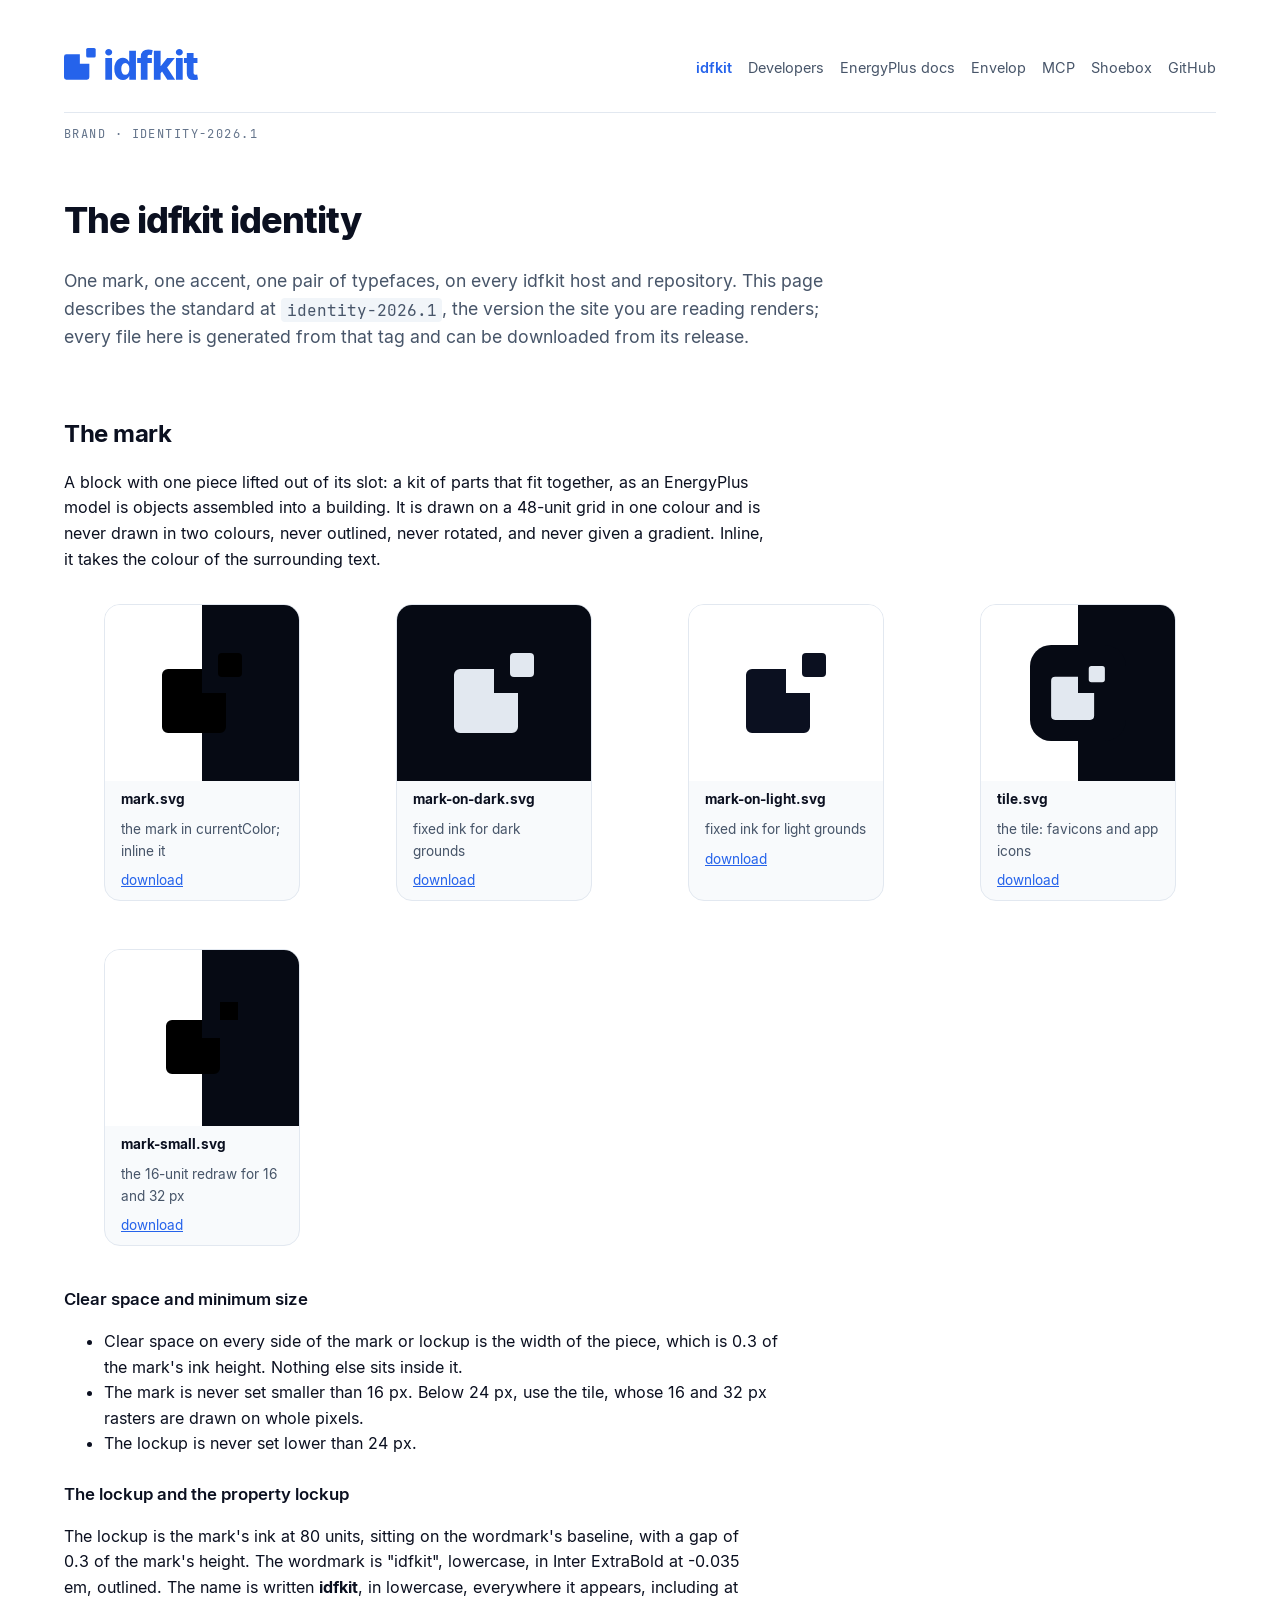
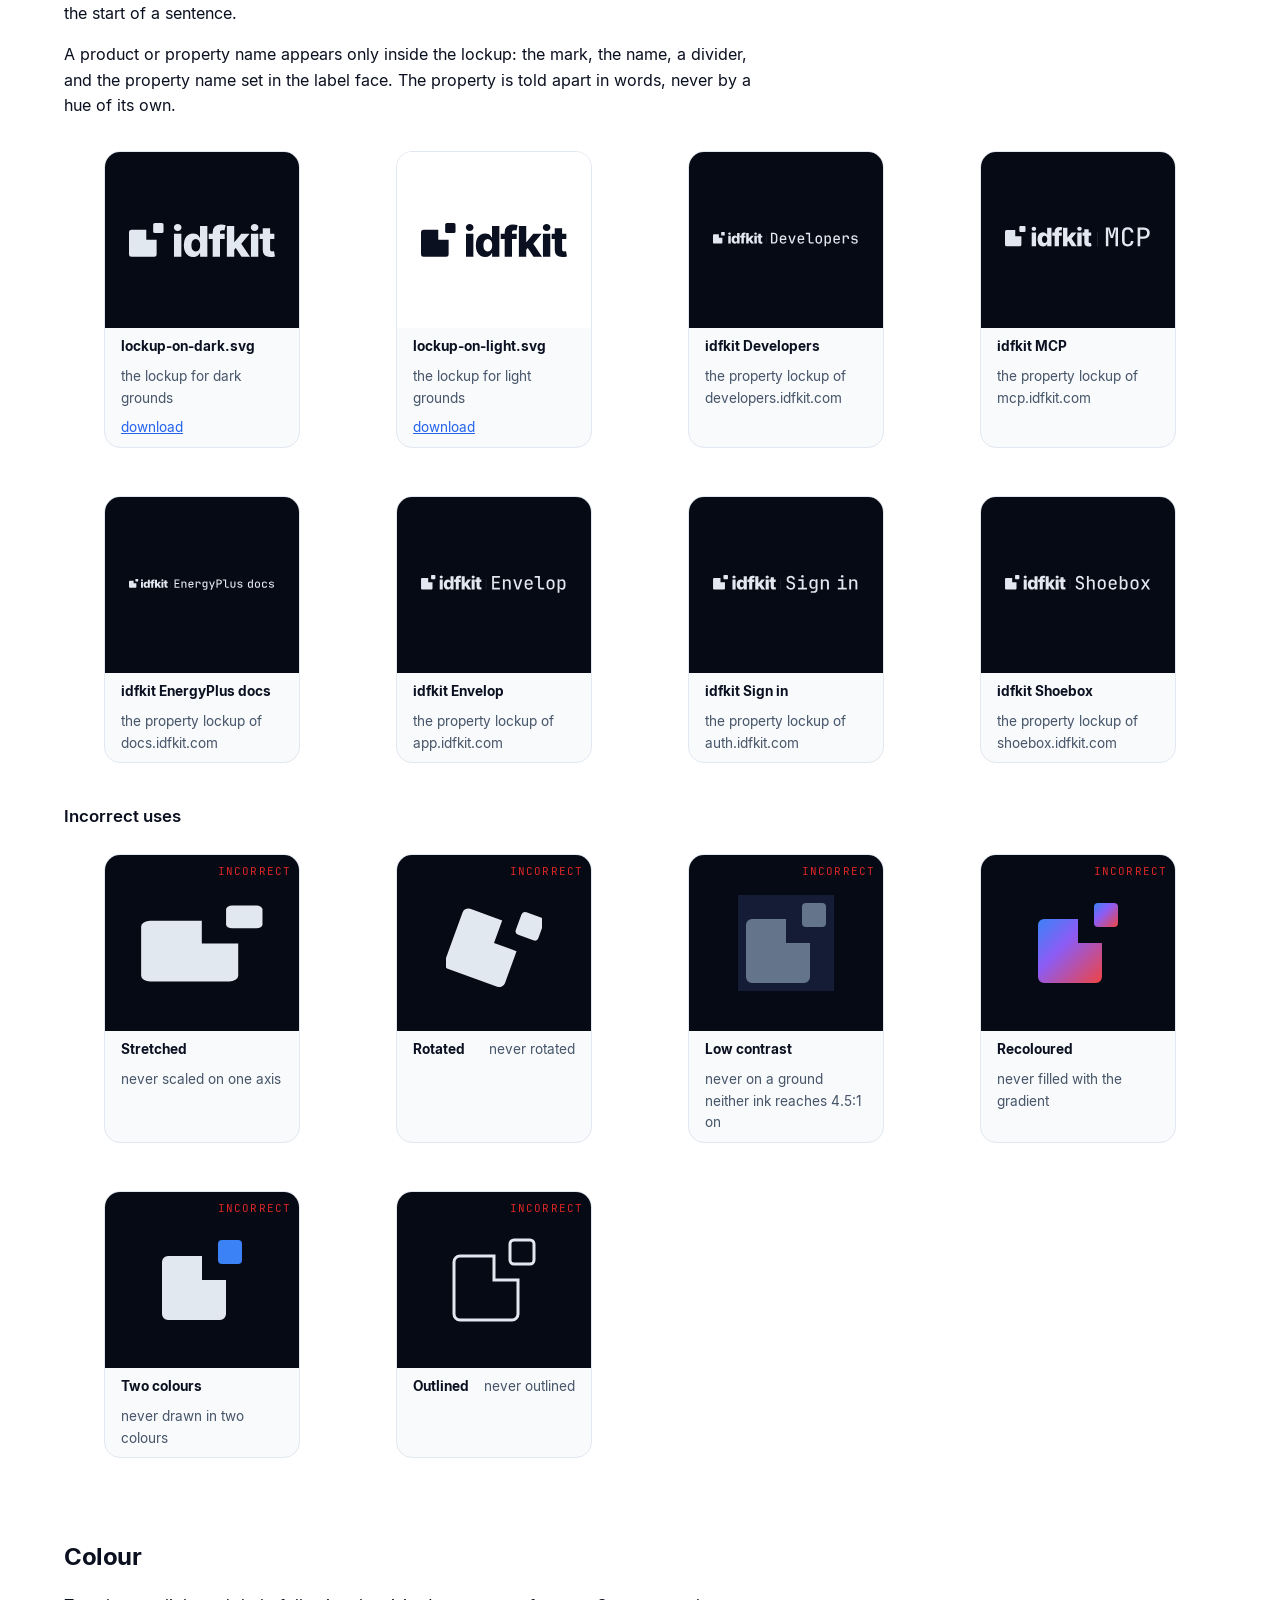
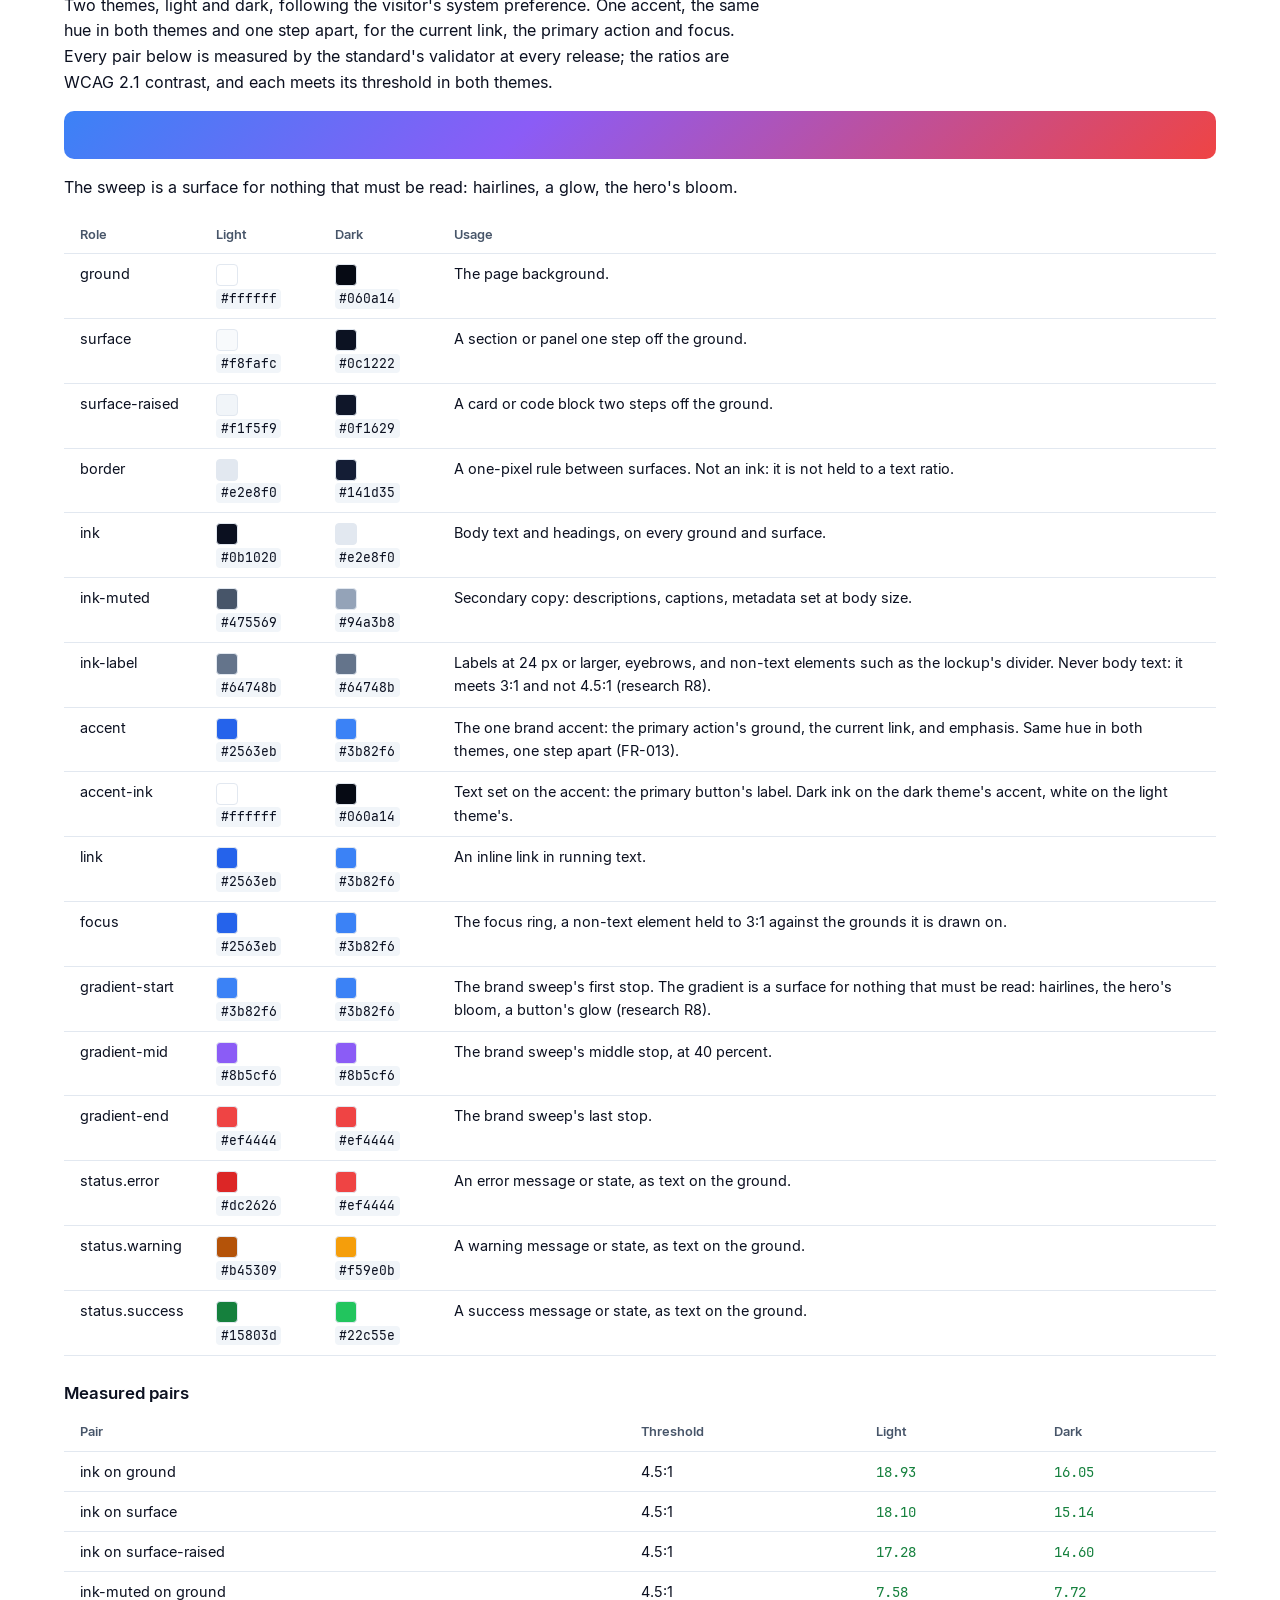
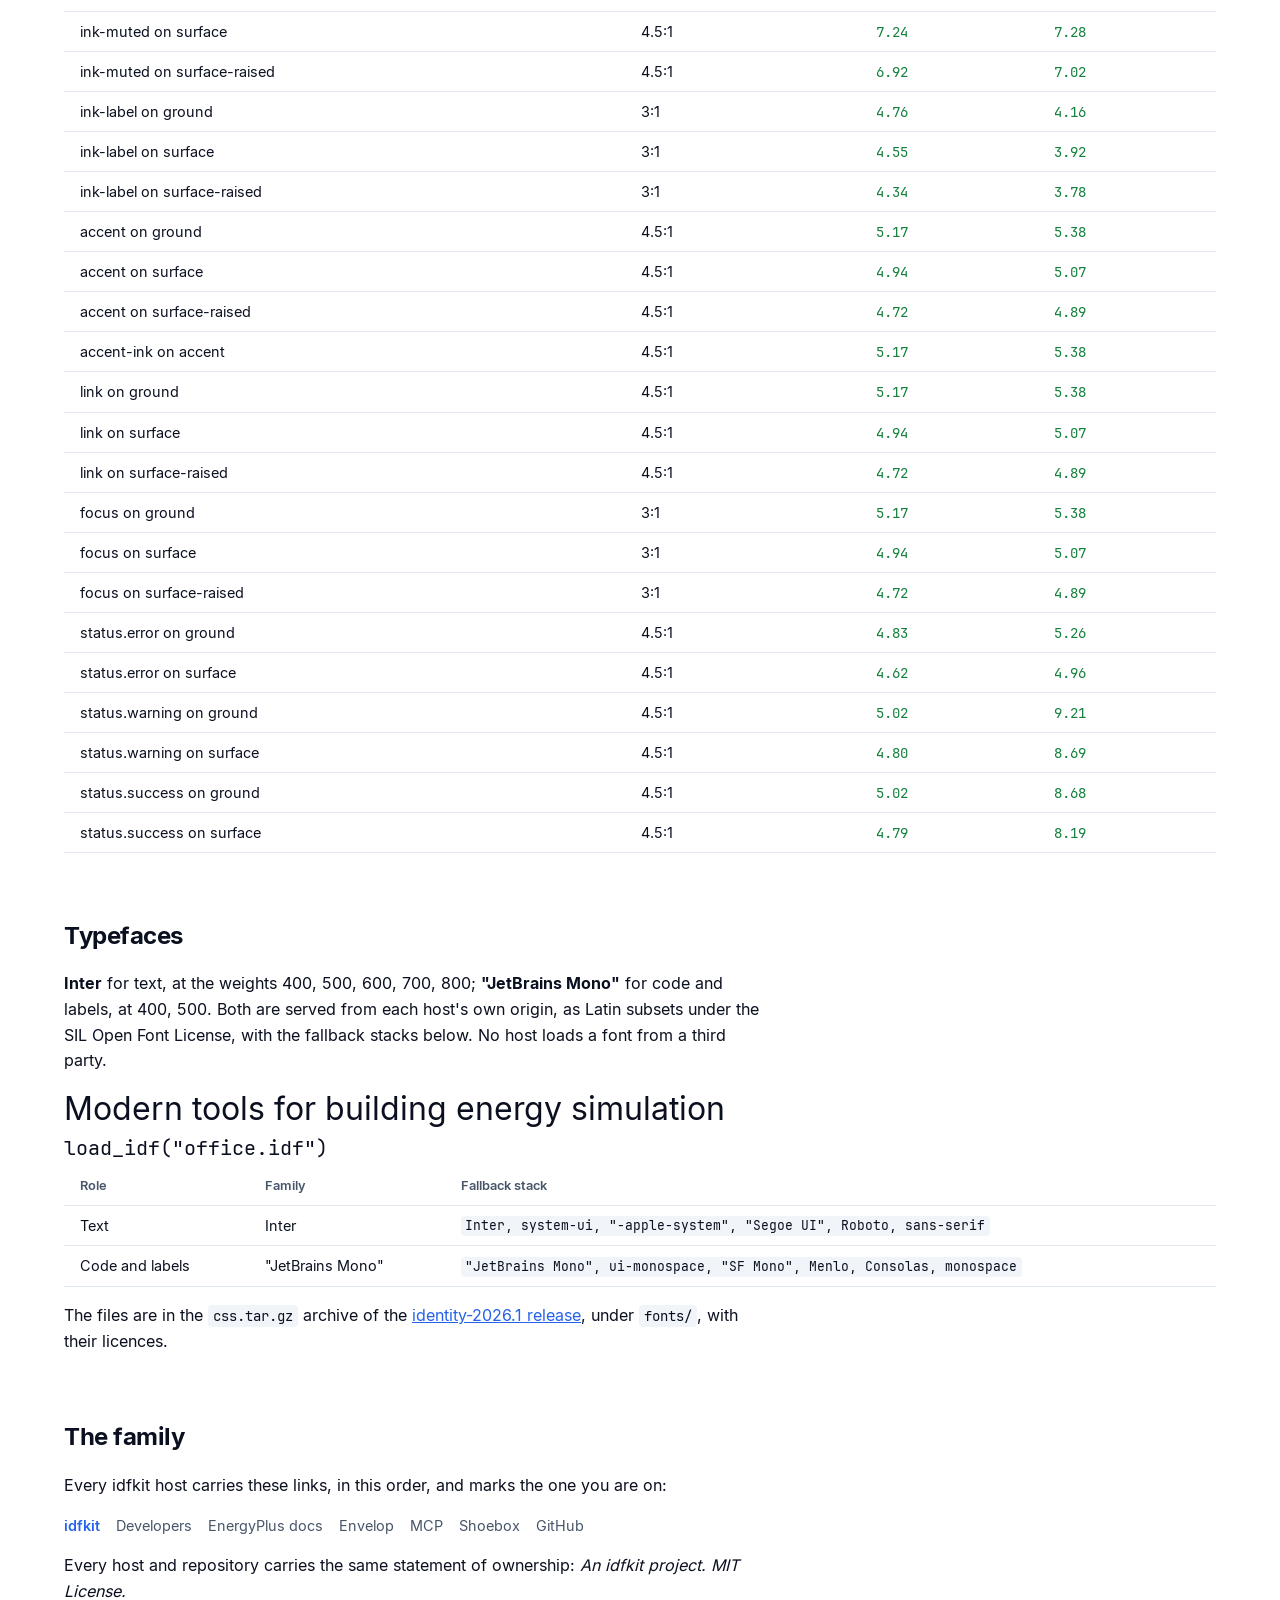
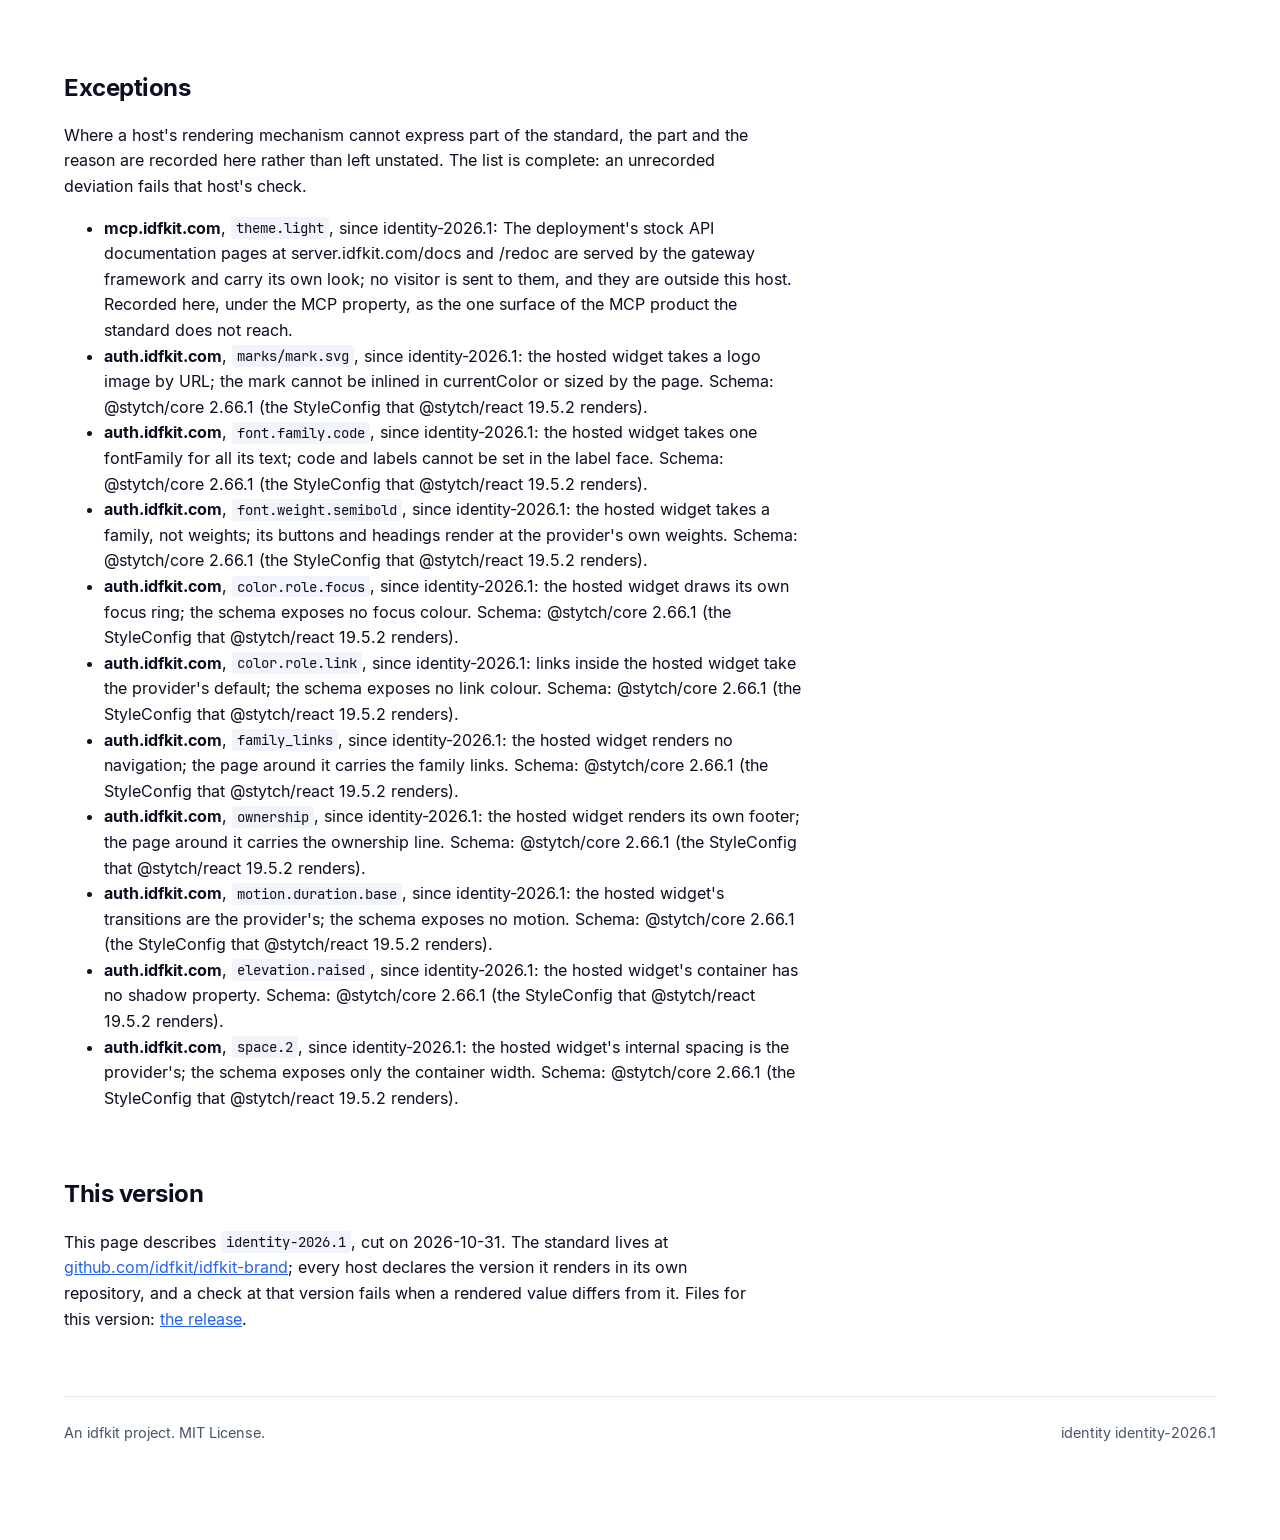
==== brand/index.html @ dd36b599 "Adopt the idfkit visual identity at identity-2026.1 Vendor the css, hero, hosts and brand-page deriv" ====
<!doctype html>
<html lang="en">
<head>
<meta charset="utf-8">
<meta name="viewport" content="width=device-width, initial-scale=1">
<title>idfkit brand</title>
<meta name="description" content="The idfkit visual identity: the mark, its rules, the colours in both themes, the typefaces, and the exceptions, at identity-2026.1.">
<!--
  The brand page (FR-034, research R16). build.py renders it from the standard at the tag; the
  marketing site vendors it unchanged and serves it at /brand/. It expects the css derivation
  beside it at css/ and its own images at brand-page/assets/, which is where the identity-adopt
  skill places them on idfkit.com. Every value here is a token name or a build variable.
-->
<link rel="stylesheet" href="css/tokens.css">
<link rel="stylesheet" href="css/fonts.css">
<link rel="stylesheet" href="css/motion.css">
<link rel="stylesheet" href="css/forced-colors.css">
<!-- idfkit identity identity-2026.1: the favicon set, both theme colours and the social image of https://idfkit.com. Paths are relative to the host's root; the identity-adopt skill rewrites the prefix where a host serves this directory elsewhere. -->
<link rel="icon" href="/brand/hosts/idfkit.com/favicon.svg" type="image/svg+xml">
<link rel="icon" href="/brand/hosts/idfkit.com/favicon.ico" sizes="16x16 32x32 48x48">
<link rel="apple-touch-icon" href="/brand/hosts/idfkit.com/apple-touch-icon.png">
<link rel="manifest" href="/brand/hosts/idfkit.com/manifest.webmanifest">
<meta name="theme-color" media="(prefers-color-scheme: light)" content="#ffffff">
<meta name="theme-color" media="(prefers-color-scheme: dark)" content="#060a14">
<meta property="og:image" content="https://idfkit.com/brand/hosts/idfkit.com/og.png">
<meta property="og:image:width" content="1200">
<meta property="og:image:height" content="630">
<meta name="twitter:card" content="summary_large_image">
<meta name="twitter:image" content="https://idfkit.com/brand/hosts/idfkit.com/og.png">

<style>
  body { margin: 0; background: var(--idfkit-color-ground); color: var(--idfkit-color-ink); font-family: var(--idfkit-font-text); line-height: 1.6; }
  main { max-width: 72rem; margin: 0 auto; padding: var(--idfkit-space-6) var(--idfkit-space-3) var(--idfkit-space-12); }
  header.page { display: flex; align-items: center; justify-content: space-between; gap: var(--idfkit-space-3); flex-wrap: wrap; padding-bottom: var(--idfkit-space-3); border-bottom: 1px solid var(--idfkit-color-border); }
  header.page svg { height: 2rem; width: auto; }
  h1 { font-size: 2.25rem; font-weight: var(--idfkit-font-weight-extrabold); letter-spacing: -0.03em; margin: var(--idfkit-space-6) 0 var(--idfkit-space-1); }
  h2 { font-size: 1.5rem; font-weight: var(--idfkit-font-weight-bold); letter-spacing: -0.02em; margin: var(--idfkit-space-8) 0 var(--idfkit-space-2); }
  h3 { font-size: 1.05rem; font-weight: var(--idfkit-font-weight-semibold); margin: var(--idfkit-space-3) 0 var(--idfkit-space-1); }
  p, li { max-width: 70ch; }
  .lede { color: var(--idfkit-color-ink-muted); font-size: 1.1rem; }
  .eyebrow { font-family: var(--idfkit-font-code); font-size: 0.75rem; letter-spacing: 0.12em; text-transform: uppercase; color: var(--idfkit-color-ink-label); }
  a { color: var(--idfkit-color-link); }
  a:focus-visible { outline: 2px solid var(--idfkit-color-focus); outline-offset: 2px; border-radius: var(--idfkit-radius-sm); }
  code { font-family: var(--idfkit-font-code); font-size: 0.9em; background: var(--idfkit-color-surface-raised); padding: 0.1em 0.35em; border-radius: var(--idfkit-radius-sm); }
  .grid { display: grid; grid-template-columns: repeat(auto-fill, minmax(14rem, 1fr)); gap: var(--idfkit-space-2); }
  .specimen { border: 1px solid var(--idfkit-color-border); border-radius: var(--idfkit-radius-lg); overflow: hidden; background: var(--idfkit-color-surface); }
  .specimen .ground { display: flex; align-items: center; justify-content: center; height: 9rem; padding: var(--idfkit-space-2); }
  .specimen .ground.dark { background: var(--idfkit-color-primitive-navy-950); }
  .specimen .ground.light { background: var(--idfkit-color-primitive-white); }
  .specimen .ground.split { background: linear-gradient(90deg, var(--idfkit-color-primitive-white) 50%, var(--idfkit-color-primitive-navy-950) 50%); }
  .specimen img, .specimen svg { max-height: 6rem; max-width: 90%; }
  .specimen .caption { padding: var(--idfkit-space-1) var(--idfkit-space-2); font-size: 0.85rem; display: flex; justify-content: space-between; gap: var(--idfkit-space-1); flex-wrap: wrap; }
  .specimen .caption span { color: var(--idfkit-color-ink-muted); }
  .no { position: relative; }
  .no .ground::after { content: "incorrect"; position: absolute; top: var(--idfkit-space-1); right: var(--idfkit-space-1); font-family: var(--idfkit-font-code); font-size: 0.7rem; letter-spacing: 0.1em; text-transform: uppercase; color: var(--idfkit-color-status-error); }
  table { border-collapse: collapse; width: 100%; font-size: 0.9rem; }
  th, td { text-align: left; padding: var(--idfkit-space-1) var(--idfkit-space-2); border-bottom: 1px solid var(--idfkit-color-border); vertical-align: top; }
  th { font-weight: var(--idfkit-font-weight-semibold); color: var(--idfkit-color-ink-muted); font-size: 0.8rem; }
  .swatch { display: inline-block; width: 1.25rem; height: 1.25rem; border-radius: var(--idfkit-radius-sm); border: 1px solid var(--idfkit-color-border); vertical-align: middle; margin-right: var(--idfkit-space-1); }
  .type-specimen { font-size: 2rem; line-height: 1.2; margin: var(--idfkit-space-1) 0; }
  .type-specimen.code { font-family: var(--idfkit-font-code); font-size: 1.25rem; }
  .idfkit-family { display: flex; gap: var(--idfkit-space-2); flex-wrap: wrap; font-size: 0.9rem; }
  .idfkit-family a { color: var(--idfkit-color-ink-muted); text-decoration: none; }
  .idfkit-family a[aria-current="page"] { color: var(--idfkit-color-accent); font-weight: var(--idfkit-font-weight-semibold); }
  footer.page { margin-top: var(--idfkit-space-8); padding-top: var(--idfkit-space-3); border-top: 1px solid var(--idfkit-color-border); display: flex; flex-wrap: wrap; gap: var(--idfkit-space-2); justify-content: space-between; color: var(--idfkit-color-ink-muted); font-size: 0.9rem; }
  .gradient { height: 3rem; border-radius: var(--idfkit-radius-md); background: linear-gradient(135deg, var(--idfkit-color-gradient-start) 0%, var(--idfkit-color-gradient-mid) 40%, var(--idfkit-color-gradient-end) 100%); }
  .ratio-pass { color: var(--idfkit-color-status-success); font-family: var(--idfkit-font-code); }
</style>
</head>
<body>
<main>
  <header class="page">
    <a href="/" aria-label="idfkit"><svg class="idfkit-mark" xmlns="http://www.w3.org/2000/svg" viewBox="0 0 338.36 80.78" role="img" aria-label="idfkit"><g transform="translate(-8.00 -8.00) scale(2.0000)"><path fill="currentColor" d="M4 15a3 3 0 0 1 3-3h17v12h12v17a3 3 0 0 1-3 3H7a3 3 0 0 1-3-3Z"/><path fill="currentColor" d="M34 4h8a2 2 0 0 1 2 2v8a2 2 0 0 1-2 2h-8a2 2 0 0 1-2-2V6a2 2 0 0 1 2-2Z"/></g><g transform="translate(104.00 2.61)"><path fill="currentColor" transform="translate(-5.32 77.39)" d="M5.62 0.00V-54.59H22.66V0.00ZM14.11 -60.99Q10.50 -60.99 7.91 -63.38Q5.32 -65.77 5.32 -69.19Q5.32 -72.61 7.91 -75.00Q10.50 -77.39 14.11 -77.39Q17.77 -77.39 20.36 -75.00Q22.95 -72.61 22.95 -69.19Q22.95 -65.77 20.36 -63.38Q17.77 -60.99 14.11 -60.99ZM50.21 0.78Q44.16 0.78 39.18 -2.37Q34.20 -5.52 31.27 -11.74Q28.34 -17.97 28.34 -27.25Q28.34 -36.82 31.39 -43.02Q34.44 -49.22 39.40 -52.25Q44.35 -55.27 50.06 -55.27Q54.41 -55.27 57.49 -53.78Q60.56 -52.29 62.54 -49.98Q64.52 -47.66 65.54 -45.21H65.93V-72.75H82.93V0.00H66.13V-8.84H65.54Q63.93 -5.13 60.20 -2.17Q56.46 0.78 50.21 0.78ZM56.02 -12.50Q60.86 -12.50 63.59 -16.53Q66.32 -20.56 66.32 -27.25Q66.32 -34.03 63.61 -37.99Q60.90 -41.94 56.02 -41.94Q51.09 -41.94 48.48 -37.92Q45.87 -33.89 45.87 -27.25Q45.87 -20.61 48.48 -16.55Q51.09 -12.50 56.02 -12.50ZM123.13 -54.59V-41.94H112.19V0.00H95.25V-41.94H86.07V-54.59H95.25V-57.52Q95.25 -66.89 100.42 -71.53Q105.60 -76.17 113.80 -76.17Q117.41 -76.17 120.59 -75.61Q123.76 -75.05 125.28 -74.61L122.54 -62.16Q121.56 -62.40 120.25 -62.62Q118.93 -62.84 117.61 -62.84Q114.58 -62.84 113.39 -61.45Q112.19 -60.06 112.19 -57.67V-54.59ZM128.17 0.00V-72.75H145.21V-34.86H145.99L161.62 -54.59H181.00L161.52 -30.76L181.79 0.00H162.11L148.83 -20.85L145.21 -16.55V0.00ZM183.95 0.00V-54.59H200.99V0.00ZM192.45 -60.99Q188.83 -60.99 186.24 -63.38Q183.66 -65.77 183.66 -69.19Q183.66 -72.61 186.24 -75.00Q188.83 -77.39 192.45 -77.39Q196.11 -77.39 198.70 -75.00Q201.28 -72.61 201.28 -69.19Q201.28 -65.77 198.70 -63.38Q196.11 -60.99 192.45 -60.99ZM238.21 -54.59V-41.94H228.40V-16.70Q228.40 -12.45 232.74 -12.45Q233.62 -12.45 235.21 -12.67Q236.80 -12.89 237.48 -13.04L239.68 -0.63Q236.80 0.20 234.11 0.49Q231.43 0.78 229.03 0.78Q220.34 0.78 215.85 -3.30Q211.36 -7.37 211.36 -15.19V-41.94H204.13V-54.59H211.36V-67.58H228.40V-54.59Z"/></g></svg></a>
    <nav aria-label="idfkit" class="idfkit-family">
    <a href="https://idfkit.com" aria-current="page">idfkit</a>
    <a href="https://developers.idfkit.com">Developers</a>
    <a href="https://docs.idfkit.com">EnergyPlus docs</a>
    <a href="https://app.idfkit.com">Envelop</a>
    <a href="https://mcp.idfkit.com">MCP</a>
    <a href="https://shoebox.idfkit.com">Shoebox</a>
    <a href="https://github.com/idfkit">GitHub</a>
  </nav>
  </header>

  <p class="eyebrow">Brand · identity-2026.1</p>
  <h1>The idfkit identity</h1>
  <p class="lede">One mark, one accent, one pair of typefaces, on every idfkit host and repository. This page describes the standard at <code>identity-2026.1</code>, the version the site you are reading renders; every file here is generated from that tag and can be downloaded from its release.</p>

  <h2 id="mark">The mark</h2>
  <p>A block with one piece lifted out of its slot: a kit of parts that fit together, as an EnergyPlus model is objects assembled into a building. It is drawn on a 48-unit grid in one colour and is never drawn in two colours, never outlined, never rotated, and never given a gradient. Inline, it takes the colour of the surrounding text.</p>
  <div class="grid">
    <figure class="specimen"><div class="ground split"><img src="brand-page/assets/mark.svg" alt="mark.svg"></div><figcaption class="caption"><strong>mark.svg</strong><span>the mark in currentColor; inline it</span><a href="brand-page/assets/mark.svg" download>download</a></figcaption></figure>
    <figure class="specimen"><div class="ground dark"><img src="brand-page/assets/mark-on-dark.svg" alt="mark-on-dark.svg"></div><figcaption class="caption"><strong>mark-on-dark.svg</strong><span>fixed ink for dark grounds</span><a href="https://github.com/idfkit/idfkit-brand/releases/download/identity-2026.1/mark-on-dark.svg" download>download</a></figcaption></figure>
    <figure class="specimen"><div class="ground light"><img src="brand-page/assets/mark-on-light.svg" alt="mark-on-light.svg"></div><figcaption class="caption"><strong>mark-on-light.svg</strong><span>fixed ink for light grounds</span><a href="https://github.com/idfkit/idfkit-brand/releases/download/identity-2026.1/mark-on-light.svg" download>download</a></figcaption></figure>
    <figure class="specimen"><div class="ground split"><img src="brand-page/assets/tile.svg" alt="tile.svg"></div><figcaption class="caption"><strong>tile.svg</strong><span>the tile: favicons and app icons</span><a href="https://github.com/idfkit/idfkit-brand/releases/download/identity-2026.1/tile.svg" download>download</a></figcaption></figure>
    <figure class="specimen"><div class="ground split"><img src="brand-page/assets/mark-small.svg" alt="mark-small.svg"></div><figcaption class="caption"><strong>mark-small.svg</strong><span>the 16-unit redraw for 16 and 32 px</span><a href="brand-page/assets/mark-small.svg" download>download</a></figcaption></figure>
  </div>

  <h3>Clear space and minimum size</h3>
  <ul>
    <li>Clear space on every side of the mark or lockup is the width of the piece, which is 0.3 of the mark's ink height. Nothing else sits inside it.</li>
    <li>The mark is never set smaller than 16 px. Below 24 px, use the tile, whose 16 and 32 px rasters are drawn on whole pixels.</li>
    <li>The lockup is never set lower than 24 px.</li>
  </ul>

  <h3>The lockup and the property lockup</h3>
  <p>The lockup is the mark's ink at 80 units, sitting on the wordmark's baseline, with a gap of 0.3 of the mark's height. The wordmark is "idfkit", lowercase, in Inter ExtraBold at -0.035 em, outlined. The name is written <strong>idfkit</strong>, in lowercase, everywhere it appears, including at the start of a sentence.</p>
  <p>A product or property name appears only inside the lockup: the mark, the name, a divider, and the property name set in the label face. The property is told apart in words, never by a hue of its own.</p>
  <div class="grid">
    <figure class="specimen"><div class="ground dark"><img src="brand-page/assets/lockup-on-dark.svg" alt="lockup-on-dark.svg"></div><figcaption class="caption"><strong>lockup-on-dark.svg</strong><span>the lockup for dark grounds</span><a href="https://github.com/idfkit/idfkit-brand/releases/download/identity-2026.1/lockup-on-dark.svg" download>download</a></figcaption></figure>
    <figure class="specimen"><div class="ground light"><img src="brand-page/assets/lockup-on-light.svg" alt="lockup-on-light.svg"></div><figcaption class="caption"><strong>lockup-on-light.svg</strong><span>the lockup for light grounds</span><a href="https://github.com/idfkit/idfkit-brand/releases/download/identity-2026.1/lockup-on-light.svg" download>download</a></figcaption></figure>
    <figure class="specimen"><div class="ground dark"><img src="brand-page/assets/lockup-developers.svg" alt="idfkit Developers"></div><figcaption class="caption"><strong>idfkit Developers</strong><span>the property lockup of developers.idfkit.com</span></figcaption></figure>
    <figure class="specimen"><div class="ground dark"><img src="brand-page/assets/lockup-mcp.svg" alt="idfkit MCP"></div><figcaption class="caption"><strong>idfkit MCP</strong><span>the property lockup of mcp.idfkit.com</span></figcaption></figure>
    <figure class="specimen"><div class="ground dark"><img src="brand-page/assets/lockup-docs.svg" alt="idfkit EnergyPlus docs"></div><figcaption class="caption"><strong>idfkit EnergyPlus docs</strong><span>the property lockup of docs.idfkit.com</span></figcaption></figure>
    <figure class="specimen"><div class="ground dark"><img src="brand-page/assets/lockup-app.svg" alt="idfkit Envelop"></div><figcaption class="caption"><strong>idfkit Envelop</strong><span>the property lockup of app.idfkit.com</span></figcaption></figure>
    <figure class="specimen"><div class="ground dark"><img src="brand-page/assets/lockup-auth.svg" alt="idfkit Sign in"></div><figcaption class="caption"><strong>idfkit Sign in</strong><span>the property lockup of auth.idfkit.com</span></figcaption></figure>
    <figure class="specimen"><div class="ground dark"><img src="brand-page/assets/lockup-shoebox.svg" alt="idfkit Shoebox"></div><figcaption class="caption"><strong>idfkit Shoebox</strong><span>the property lockup of shoebox.idfkit.com</span></figcaption></figure>
  </div>

  <h3>Incorrect uses</h3>
  <div class="grid">
    <figure class="specimen no"><div class="ground dark"><img src="brand-page/assets/incorrect-stretched.svg" alt="Stretched"></div><figcaption class="caption"><strong>Stretched</strong><span>never scaled on one axis</span></figcaption></figure>
    <figure class="specimen no"><div class="ground dark"><img src="brand-page/assets/incorrect-rotated.svg" alt="Rotated"></div><figcaption class="caption"><strong>Rotated</strong><span>never rotated</span></figcaption></figure>
    <figure class="specimen no"><div class="ground dark"><img src="brand-page/assets/incorrect-low-contrast.svg" alt="Low contrast"></div><figcaption class="caption"><strong>Low contrast</strong><span>never on a ground neither ink reaches 4.5:1 on</span></figcaption></figure>
    <figure class="specimen no"><div class="ground dark"><img src="brand-page/assets/incorrect-gradient.svg" alt="Recoloured"></div><figcaption class="caption"><strong>Recoloured</strong><span>never filled with the gradient</span></figcaption></figure>
    <figure class="specimen no"><div class="ground dark"><img src="brand-page/assets/incorrect-two-tone.svg" alt="Two colours"></div><figcaption class="caption"><strong>Two colours</strong><span>never drawn in two colours</span></figcaption></figure>
    <figure class="specimen no"><div class="ground dark"><img src="brand-page/assets/incorrect-outlined.svg" alt="Outlined"></div><figcaption class="caption"><strong>Outlined</strong><span>never outlined</span></figcaption></figure>
  </div>

  <h2 id="colour">Colour</h2>
  <p>Two themes, light and dark, following the visitor's system preference. One accent, the same hue in both themes and one step apart, for the current link, the primary action and focus. Every pair below is measured by the standard's validator at every release; the ratios are WCAG 2.1 contrast, and each meets its threshold in both themes.</p>
  <div class="gradient" role="img" aria-label="The brand sweep, blue to violet to red"></div>
  <p>The sweep is a surface for nothing that must be read: hairlines, a glow, the hero's bloom.</p>
  <table>
    <thead><tr><th>Role</th><th>Light</th><th>Dark</th><th>Usage</th></tr></thead>
    <tbody>
      <tr><td>ground</td><td><span class="swatch" style="background:#ffffff"></span><code>#ffffff</code></td><td><span class="swatch" style="background:#060a14"></span><code>#060a14</code></td><td>The page background.</td></tr>
      <tr><td>surface</td><td><span class="swatch" style="background:#f8fafc"></span><code>#f8fafc</code></td><td><span class="swatch" style="background:#0c1222"></span><code>#0c1222</code></td><td>A section or panel one step off the ground.</td></tr>
      <tr><td>surface-raised</td><td><span class="swatch" style="background:#f1f5f9"></span><code>#f1f5f9</code></td><td><span class="swatch" style="background:#0f1629"></span><code>#0f1629</code></td><td>A card or code block two steps off the ground.</td></tr>
      <tr><td>border</td><td><span class="swatch" style="background:#e2e8f0"></span><code>#e2e8f0</code></td><td><span class="swatch" style="background:#141d35"></span><code>#141d35</code></td><td>A one-pixel rule between surfaces. Not an ink: it is not held to a text ratio.</td></tr>
      <tr><td>ink</td><td><span class="swatch" style="background:#0b1020"></span><code>#0b1020</code></td><td><span class="swatch" style="background:#e2e8f0"></span><code>#e2e8f0</code></td><td>Body text and headings, on every ground and surface.</td></tr>
      <tr><td>ink-muted</td><td><span class="swatch" style="background:#475569"></span><code>#475569</code></td><td><span class="swatch" style="background:#94a3b8"></span><code>#94a3b8</code></td><td>Secondary copy: descriptions, captions, metadata set at body size.</td></tr>
      <tr><td>ink-label</td><td><span class="swatch" style="background:#64748b"></span><code>#64748b</code></td><td><span class="swatch" style="background:#64748b"></span><code>#64748b</code></td><td>Labels at 24 px or larger, eyebrows, and non-text elements such as the lockup&#x27;s divider. Never body text: it meets 3:1 and not 4.5:1 (research R8).</td></tr>
      <tr><td>accent</td><td><span class="swatch" style="background:#2563eb"></span><code>#2563eb</code></td><td><span class="swatch" style="background:#3b82f6"></span><code>#3b82f6</code></td><td>The one brand accent: the primary action&#x27;s ground, the current link, and emphasis. Same hue in both themes, one step apart (FR-013).</td></tr>
      <tr><td>accent-ink</td><td><span class="swatch" style="background:#ffffff"></span><code>#ffffff</code></td><td><span class="swatch" style="background:#060a14"></span><code>#060a14</code></td><td>Text set on the accent: the primary button&#x27;s label. Dark ink on the dark theme&#x27;s accent, white on the light theme&#x27;s.</td></tr>
      <tr><td>link</td><td><span class="swatch" style="background:#2563eb"></span><code>#2563eb</code></td><td><span class="swatch" style="background:#3b82f6"></span><code>#3b82f6</code></td><td>An inline link in running text.</td></tr>
      <tr><td>focus</td><td><span class="swatch" style="background:#2563eb"></span><code>#2563eb</code></td><td><span class="swatch" style="background:#3b82f6"></span><code>#3b82f6</code></td><td>The focus ring, a non-text element held to 3:1 against the grounds it is drawn on.</td></tr>
      <tr><td>gradient-start</td><td><span class="swatch" style="background:#3b82f6"></span><code>#3b82f6</code></td><td><span class="swatch" style="background:#3b82f6"></span><code>#3b82f6</code></td><td>The brand sweep&#x27;s first stop. The gradient is a surface for nothing that must be read: hairlines, the hero&#x27;s bloom, a button&#x27;s glow (research R8).</td></tr>
      <tr><td>gradient-mid</td><td><span class="swatch" style="background:#8b5cf6"></span><code>#8b5cf6</code></td><td><span class="swatch" style="background:#8b5cf6"></span><code>#8b5cf6</code></td><td>The brand sweep&#x27;s middle stop, at 40 percent.</td></tr>
      <tr><td>gradient-end</td><td><span class="swatch" style="background:#ef4444"></span><code>#ef4444</code></td><td><span class="swatch" style="background:#ef4444"></span><code>#ef4444</code></td><td>The brand sweep&#x27;s last stop.</td></tr>
      <tr><td>status.error</td><td><span class="swatch" style="background:#dc2626"></span><code>#dc2626</code></td><td><span class="swatch" style="background:#ef4444"></span><code>#ef4444</code></td><td>An error message or state, as text on the ground.</td></tr>
      <tr><td>status.warning</td><td><span class="swatch" style="background:#b45309"></span><code>#b45309</code></td><td><span class="swatch" style="background:#f59e0b"></span><code>#f59e0b</code></td><td>A warning message or state, as text on the ground.</td></tr>
      <tr><td>status.success</td><td><span class="swatch" style="background:#15803d"></span><code>#15803d</code></td><td><span class="swatch" style="background:#22c55e"></span><code>#22c55e</code></td><td>A success message or state, as text on the ground.</td></tr>
    </tbody>
  </table>
  <h3>Measured pairs</h3>
  <table>
    <thead><tr><th>Pair</th><th>Threshold</th><th>Light</th><th>Dark</th></tr></thead>
    <tbody>
      <tr><td>ink on ground</td><td>4.5:1</td><td><span class="ratio-pass">18.93</span></td><td><span class="ratio-pass">16.05</span></td></tr>
      <tr><td>ink on surface</td><td>4.5:1</td><td><span class="ratio-pass">18.10</span></td><td><span class="ratio-pass">15.14</span></td></tr>
      <tr><td>ink on surface-raised</td><td>4.5:1</td><td><span class="ratio-pass">17.28</span></td><td><span class="ratio-pass">14.60</span></td></tr>
      <tr><td>ink-muted on ground</td><td>4.5:1</td><td><span class="ratio-pass">7.58</span></td><td><span class="ratio-pass">7.72</span></td></tr>
      <tr><td>ink-muted on surface</td><td>4.5:1</td><td><span class="ratio-pass">7.24</span></td><td><span class="ratio-pass">7.28</span></td></tr>
      <tr><td>ink-muted on surface-raised</td><td>4.5:1</td><td><span class="ratio-pass">6.92</span></td><td><span class="ratio-pass">7.02</span></td></tr>
      <tr><td>ink-label on ground</td><td>3:1</td><td><span class="ratio-pass">4.76</span></td><td><span class="ratio-pass">4.16</span></td></tr>
      <tr><td>ink-label on surface</td><td>3:1</td><td><span class="ratio-pass">4.55</span></td><td><span class="ratio-pass">3.92</span></td></tr>
      <tr><td>ink-label on surface-raised</td><td>3:1</td><td><span class="ratio-pass">4.34</span></td><td><span class="ratio-pass">3.78</span></td></tr>
      <tr><td>accent on ground</td><td>4.5:1</td><td><span class="ratio-pass">5.17</span></td><td><span class="ratio-pass">5.38</span></td></tr>
      <tr><td>accent on surface</td><td>4.5:1</td><td><span class="ratio-pass">4.94</span></td><td><span class="ratio-pass">5.07</span></td></tr>
      <tr><td>accent on surface-raised</td><td>4.5:1</td><td><span class="ratio-pass">4.72</span></td><td><span class="ratio-pass">4.89</span></td></tr>
      <tr><td>accent-ink on accent</td><td>4.5:1</td><td><span class="ratio-pass">5.17</span></td><td><span class="ratio-pass">5.38</span></td></tr>
      <tr><td>link on ground</td><td>4.5:1</td><td><span class="ratio-pass">5.17</span></td><td><span class="ratio-pass">5.38</span></td></tr>
      <tr><td>link on surface</td><td>4.5:1</td><td><span class="ratio-pass">4.94</span></td><td><span class="ratio-pass">5.07</span></td></tr>
      <tr><td>link on surface-raised</td><td>4.5:1</td><td><span class="ratio-pass">4.72</span></td><td><span class="ratio-pass">4.89</span></td></tr>
      <tr><td>focus on ground</td><td>3:1</td><td><span class="ratio-pass">5.17</span></td><td><span class="ratio-pass">5.38</span></td></tr>
      <tr><td>focus on surface</td><td>3:1</td><td><span class="ratio-pass">4.94</span></td><td><span class="ratio-pass">5.07</span></td></tr>
      <tr><td>focus on surface-raised</td><td>3:1</td><td><span class="ratio-pass">4.72</span></td><td><span class="ratio-pass">4.89</span></td></tr>
      <tr><td>status.error on ground</td><td>4.5:1</td><td><span class="ratio-pass">4.83</span></td><td><span class="ratio-pass">5.26</span></td></tr>
      <tr><td>status.error on surface</td><td>4.5:1</td><td><span class="ratio-pass">4.62</span></td><td><span class="ratio-pass">4.96</span></td></tr>
      <tr><td>status.warning on ground</td><td>4.5:1</td><td><span class="ratio-pass">5.02</span></td><td><span class="ratio-pass">9.21</span></td></tr>
      <tr><td>status.warning on surface</td><td>4.5:1</td><td><span class="ratio-pass">4.80</span></td><td><span class="ratio-pass">8.69</span></td></tr>
      <tr><td>status.success on ground</td><td>4.5:1</td><td><span class="ratio-pass">5.02</span></td><td><span class="ratio-pass">8.68</span></td></tr>
      <tr><td>status.success on surface</td><td>4.5:1</td><td><span class="ratio-pass">4.79</span></td><td><span class="ratio-pass">8.19</span></td></tr>
    </tbody>
  </table>

  <h2 id="type">Typefaces</h2>
  <p><strong>Inter</strong> for text, at the weights 400, 500, 600, 700, 800; <strong>"JetBrains Mono"</strong> for code and labels, at 400, 500. Both are served from each host's own origin, as Latin subsets under the SIL Open Font License, with the fallback stacks below. No host loads a font from a third party.</p>
  <p class="type-specimen">Modern tools for building energy simulation</p>
  <p class="type-specimen code">load_idf("office.idf")</p>
  <table>
    <thead><tr><th>Role</th><th>Family</th><th>Fallback stack</th></tr></thead>
    <tbody>
      <tr><td>Text</td><td>Inter</td><td><code>Inter, system-ui, "-apple-system", "Segoe UI", Roboto, sans-serif</code></td></tr>
      <tr><td>Code and labels</td><td>"JetBrains Mono"</td><td><code>"JetBrains Mono", ui-monospace, "SF Mono", Menlo, Consolas, monospace</code></td></tr>
    </tbody>
  </table>
  <p>The files are in the <code>css.tar.gz</code> archive of the <a href="https://github.com/idfkit/idfkit-brand/releases/tag/identity-2026.1">identity-2026.1 release</a>, under <code>fonts/</code>, with their licences.</p>

  <h2 id="family">The family</h2>
  <p>Every idfkit host carries these links, in this order, and marks the one you are on:</p>
  <nav aria-label="idfkit" class="idfkit-family">
    <a href="https://idfkit.com" aria-current="page">idfkit</a>
    <a href="https://developers.idfkit.com">Developers</a>
    <a href="https://docs.idfkit.com">EnergyPlus docs</a>
    <a href="https://app.idfkit.com">Envelop</a>
    <a href="https://mcp.idfkit.com">MCP</a>
    <a href="https://shoebox.idfkit.com">Shoebox</a>
    <a href="https://github.com/idfkit">GitHub</a>
  </nav>
  <p>Every host and repository carries the same statement of ownership: <em>An idfkit project. MIT License.</em></p>

  <h2 id="exceptions">Exceptions</h2>
  <p>Where a host's rendering mechanism cannot express part of the standard, the part and the reason are recorded here rather than left unstated. The list is complete: an unrecorded deviation fails that host's check.</p>
  <ul>
    <li><strong>mcp.idfkit.com</strong>, <code>theme.light</code>, since identity-2026.1: The deployment&#x27;s stock API documentation pages at server.idfkit.com/docs and /redoc are served by the gateway framework and carry its own look; no visitor is sent to them, and they are outside this host. Recorded here, under the MCP property, as the one surface of the MCP product the standard does not reach.</li>
    <li><strong>auth.idfkit.com</strong>, <code>marks/mark.svg</code>, since identity-2026.1: the hosted widget takes a logo image by URL; the mark cannot be inlined in currentColor or sized by the page. Schema: @stytch/core 2.66.1 (the StyleConfig that @stytch/react 19.5.2 renders).</li>
    <li><strong>auth.idfkit.com</strong>, <code>font.family.code</code>, since identity-2026.1: the hosted widget takes one fontFamily for all its text; code and labels cannot be set in the label face. Schema: @stytch/core 2.66.1 (the StyleConfig that @stytch/react 19.5.2 renders).</li>
    <li><strong>auth.idfkit.com</strong>, <code>font.weight.semibold</code>, since identity-2026.1: the hosted widget takes a family, not weights; its buttons and headings render at the provider&#x27;s own weights. Schema: @stytch/core 2.66.1 (the StyleConfig that @stytch/react 19.5.2 renders).</li>
    <li><strong>auth.idfkit.com</strong>, <code>color.role.focus</code>, since identity-2026.1: the hosted widget draws its own focus ring; the schema exposes no focus colour. Schema: @stytch/core 2.66.1 (the StyleConfig that @stytch/react 19.5.2 renders).</li>
    <li><strong>auth.idfkit.com</strong>, <code>color.role.link</code>, since identity-2026.1: links inside the hosted widget take the provider&#x27;s default; the schema exposes no link colour. Schema: @stytch/core 2.66.1 (the StyleConfig that @stytch/react 19.5.2 renders).</li>
    <li><strong>auth.idfkit.com</strong>, <code>family_links</code>, since identity-2026.1: the hosted widget renders no navigation; the page around it carries the family links. Schema: @stytch/core 2.66.1 (the StyleConfig that @stytch/react 19.5.2 renders).</li>
    <li><strong>auth.idfkit.com</strong>, <code>ownership</code>, since identity-2026.1: the hosted widget renders its own footer; the page around it carries the ownership line. Schema: @stytch/core 2.66.1 (the StyleConfig that @stytch/react 19.5.2 renders).</li>
    <li><strong>auth.idfkit.com</strong>, <code>motion.duration.base</code>, since identity-2026.1: the hosted widget&#x27;s transitions are the provider&#x27;s; the schema exposes no motion. Schema: @stytch/core 2.66.1 (the StyleConfig that @stytch/react 19.5.2 renders).</li>
    <li><strong>auth.idfkit.com</strong>, <code>elevation.raised</code>, since identity-2026.1: the hosted widget&#x27;s container has no shadow property. Schema: @stytch/core 2.66.1 (the StyleConfig that @stytch/react 19.5.2 renders).</li>
    <li><strong>auth.idfkit.com</strong>, <code>space.2</code>, since identity-2026.1: the hosted widget&#x27;s internal spacing is the provider&#x27;s; the schema exposes only the container width. Schema: @stytch/core 2.66.1 (the StyleConfig that @stytch/react 19.5.2 renders).</li>
  </ul>

  <h2 id="version">This version</h2>
  <p>This page describes <code>identity-2026.1</code>, cut on 2026-10-31. The standard lives at <a href="https://github.com/idfkit/idfkit-brand">github.com/idfkit/idfkit-brand</a>; every host declares the version it renders in its own repository, and a check at that version fails when a rendered value differs from it. Files for this version: <a href="https://github.com/idfkit/idfkit-brand/releases/tag/identity-2026.1">the release</a>.</p>

  <footer class="page">
    <span>An idfkit project. MIT License.</span>
    <span>identity identity-2026.1</span>
  </footer>
</main>
</body>
</html>
---- brand/css/tokens.css ----
/* idfkit identity identity-2026.1. Generated by build.py from identity.tokens.json; do not edit. */

:root {
  color-scheme: light;
  --idfkit-color-primitive-navy-950: #060a14;
  --idfkit-color-primitive-navy-900: #0c1222;
  --idfkit-color-primitive-navy-850: #0f1629;
  --idfkit-color-primitive-navy-800: #141d35;
  --idfkit-color-primitive-slate-50: #f8fafc;
  --idfkit-color-primitive-slate-100: #f1f5f9;
  --idfkit-color-primitive-slate-200: #e2e8f0;
  --idfkit-color-primitive-slate-400: #94a3b8;
  --idfkit-color-primitive-slate-500: #64748b;
  --idfkit-color-primitive-slate-600: #475569;
  --idfkit-color-primitive-slate-950: #0b1020;
  --idfkit-color-primitive-white: #ffffff;
  --idfkit-color-primitive-blue-300: #93c5fd;
  --idfkit-color-primitive-blue-400: #60a5fa;
  --idfkit-color-primitive-blue-500: #3b82f6;
  --idfkit-color-primitive-blue-600: #2563eb;
  --idfkit-color-primitive-blue-700: #1d4ed8;
  --idfkit-color-primitive-violet-500: #8b5cf6;
  --idfkit-color-primitive-red-500: #ef4444;
  --idfkit-color-primitive-red-600: #dc2626;
  --idfkit-color-primitive-amber-500: #f59e0b;
  --idfkit-color-primitive-amber-700: #b45309;
  --idfkit-color-primitive-green-500: #22c55e;
  --idfkit-color-primitive-green-700: #15803d;
  --idfkit-color-ground: var(--idfkit-color-primitive-white);
  --idfkit-color-surface: var(--idfkit-color-primitive-slate-50);
  --idfkit-color-surface-raised: var(--idfkit-color-primitive-slate-100);
  --idfkit-color-border: var(--idfkit-color-primitive-slate-200);
  --idfkit-color-ink: var(--idfkit-color-primitive-slate-950);
  --idfkit-color-ink-muted: var(--idfkit-color-primitive-slate-600);
  --idfkit-color-ink-label: var(--idfkit-color-primitive-slate-500);
  --idfkit-color-accent: var(--idfkit-color-primitive-blue-600);
  --idfkit-color-accent-ink: var(--idfkit-color-primitive-white);
  --idfkit-color-link: var(--idfkit-color-primitive-blue-600);
  --idfkit-color-focus: var(--idfkit-color-primitive-blue-600);
  --idfkit-color-gradient-start: var(--idfkit-color-primitive-blue-500);
  --idfkit-color-gradient-mid: var(--idfkit-color-primitive-violet-500);
  --idfkit-color-gradient-end: var(--idfkit-color-primitive-red-500);
  --idfkit-color-status-error: var(--idfkit-color-primitive-red-600);
  --idfkit-color-status-warning: var(--idfkit-color-primitive-amber-700);
  --idfkit-color-status-success: var(--idfkit-color-primitive-green-700);
  --idfkit-font-family-text: Inter;
  --idfkit-font-family-code: "JetBrains Mono";
  --idfkit-font-stack-text: Inter, system-ui, "-apple-system", "Segoe UI", Roboto, sans-serif;
  --idfkit-font-stack-code: "JetBrains Mono", ui-monospace, "SF Mono", Menlo, Consolas, monospace;
  --idfkit-font-weight-regular: 400;
  --idfkit-font-weight-medium: 500;
  --idfkit-font-weight-semibold: 600;
  --idfkit-font-weight-bold: 700;
  --idfkit-font-weight-extrabold: 800;
  --idfkit-space-half: 4px;
  --idfkit-space-1: 8px;
  --idfkit-space-2: 16px;
  --idfkit-space-3: 24px;
  --idfkit-space-4: 32px;
  --idfkit-space-6: 48px;
  --idfkit-space-8: 64px;
  --idfkit-space-12: 96px;
  --idfkit-space-18: 144px;
  --idfkit-radius-sm: 4px;
  --idfkit-radius-md: 10px;
  --idfkit-radius-lg: 16px;
  --idfkit-radius-pill: 999px;
  --idfkit-elevation-raised: 0px 1px 2px 0px #0b102014;
  --idfkit-elevation-overlay: 0px 20px 60px 0px #0b102029;
  --idfkit-motion-ease-out-expo: cubic-bezier(0.16, 1, 0.3, 1);
  --idfkit-motion-ease-out-quart: cubic-bezier(0.25, 1, 0.5, 1);
  --idfkit-motion-duration-fast: 200ms;
  --idfkit-motion-duration-base: 350ms;
  --idfkit-motion-duration-slow: 700ms;
  --idfkit-gradient-brand: linear-gradient(135deg, var(--idfkit-color-gradient-start) 0%, var(--idfkit-color-gradient-mid) 40%, var(--idfkit-color-gradient-end) 100%);
}

@media (prefers-color-scheme: dark) {
  :root:not([data-theme="light"]) {
    color-scheme: dark;
    --idfkit-color-ground: var(--idfkit-color-primitive-navy-950);
    --idfkit-color-surface: var(--idfkit-color-primitive-navy-900);
    --idfkit-color-surface-raised: var(--idfkit-color-primitive-navy-850);
    --idfkit-color-border: var(--idfkit-color-primitive-navy-800);
    --idfkit-color-ink: var(--idfkit-color-primitive-slate-200);
    --idfkit-color-ink-muted: var(--idfkit-color-primitive-slate-400);
    --idfkit-color-ink-label: var(--idfkit-color-primitive-slate-500);
    --idfkit-color-accent: var(--idfkit-color-primitive-blue-500);
    --idfkit-color-accent-ink: var(--idfkit-color-primitive-navy-950);
    --idfkit-color-link: var(--idfkit-color-primitive-blue-500);
    --idfkit-color-focus: var(--idfkit-color-primitive-blue-500);
    --idfkit-color-gradient-start: var(--idfkit-color-primitive-blue-500);
    --idfkit-color-gradient-mid: var(--idfkit-color-primitive-violet-500);
    --idfkit-color-gradient-end: var(--idfkit-color-primitive-red-500);
    --idfkit-color-status-error: var(--idfkit-color-primitive-red-500);
    --idfkit-color-status-warning: var(--idfkit-color-primitive-amber-500);
    --idfkit-color-status-success: var(--idfkit-color-primitive-green-500);
    --idfkit-elevation-raised: 0px 1px 2px 0px #00000033;
    --idfkit-elevation-overlay: 0px 20px 60px 0px #0000004d;
  }
}

:root[data-theme="dark"] {
  color-scheme: dark;
  --idfkit-color-ground: var(--idfkit-color-primitive-navy-950);
  --idfkit-color-surface: var(--idfkit-color-primitive-navy-900);
  --idfkit-color-surface-raised: var(--idfkit-color-primitive-navy-850);
  --idfkit-color-border: var(--idfkit-color-primitive-navy-800);
  --idfkit-color-ink: var(--idfkit-color-primitive-slate-200);
  --idfkit-color-ink-muted: var(--idfkit-color-primitive-slate-400);
  --idfkit-color-ink-label: var(--idfkit-color-primitive-slate-500);
  --idfkit-color-accent: var(--idfkit-color-primitive-blue-500);
  --idfkit-color-accent-ink: var(--idfkit-color-primitive-navy-950);
  --idfkit-color-link: var(--idfkit-color-primitive-blue-500);
  --idfkit-color-focus: var(--idfkit-color-primitive-blue-500);
  --idfkit-color-gradient-start: var(--idfkit-color-primitive-blue-500);
  --idfkit-color-gradient-mid: var(--idfkit-color-primitive-violet-500);
  --idfkit-color-gradient-end: var(--idfkit-color-primitive-red-500);
  --idfkit-color-status-error: var(--idfkit-color-primitive-red-500);
  --idfkit-color-status-warning: var(--idfkit-color-primitive-amber-500);
  --idfkit-color-status-success: var(--idfkit-color-primitive-green-500);
  --idfkit-elevation-raised: 0px 1px 2px 0px #00000033;
  --idfkit-elevation-overlay: 0px 20px 60px 0px #0000004d;
}
---- brand/css/fonts.css ----
/* idfkit identity identity-2026.1. Generated by build.py from identity.tokens.json; do not edit. Self-hosted Latin subsets; the licences are beside the files. */

@font-face {
  font-family: "Inter";
  font-style: normal;
  font-weight: 400;
  font-display: swap;
  src: url("fonts/inter-400.woff2") format("woff2");
}

@font-face {
  font-family: "Inter";
  font-style: normal;
  font-weight: 500;
  font-display: swap;
  src: url("fonts/inter-500.woff2") format("woff2");
}

@font-face {
  font-family: "Inter";
  font-style: normal;
  font-weight: 600;
  font-display: swap;
  src: url("fonts/inter-600.woff2") format("woff2");
}

@font-face {
  font-family: "Inter";
  font-style: normal;
  font-weight: 700;
  font-display: swap;
  src: url("fonts/inter-700.woff2") format("woff2");
}

@font-face {
  font-family: "Inter";
  font-style: normal;
  font-weight: 800;
  font-display: swap;
  src: url("fonts/inter-800.woff2") format("woff2");
}

@font-face {
  font-family: "JetBrains Mono";
  font-style: normal;
  font-weight: 400;
  font-display: swap;
  src: url("fonts/jetbrains-mono-400.woff2") format("woff2");
}

@font-face {
  font-family: "JetBrains Mono";
  font-style: normal;
  font-weight: 500;
  font-display: swap;
  src: url("fonts/jetbrains-mono-500.woff2") format("woff2");
}

:root {
  --idfkit-font-text: Inter, system-ui, "-apple-system", "Segoe UI", Roboto, sans-serif;
  --idfkit-font-code: "JetBrains Mono", ui-monospace, "SF Mono", Menlo, Consolas, monospace;
}
---- brand/css/motion.css ----
/* idfkit identity identity-2026.1. Generated by build.py from identity.tokens.json; do not edit. Decorative motion stops when the visitor asks for reduced motion (FR-017). */

@media (prefers-reduced-motion: reduce) {
  :root {
    --idfkit-motion-duration-fast: 0ms;
    --idfkit-motion-duration-base: 0ms;
    --idfkit-motion-duration-slow: 0ms;
  }
  *, *::before, *::after {
    animation-duration: 0.01ms !important;
    animation-iteration-count: 1 !important;
    transition-duration: 0.01ms !important;
    scroll-behavior: auto !important;
  }
}
---- brand/css/forced-colors.css ----
/* idfkit identity identity-2026.1. Generated by build.py from identity.tokens.json; do not edit. The mark and the family links stay visible under forced colours (FR-018). */

@media (forced-colors: active) {
  .idfkit-mark, .idfkit-mark svg, svg.idfkit-mark {
    forced-color-adjust: auto;
    color: CanvasText;
    fill: CanvasText;
  }
  .idfkit-family a {
    forced-color-adjust: auto;
    color: LinkText;
    text-decoration: underline;
  }
  .idfkit-family a[aria-current="page"] {
    outline: 1px solid CanvasText;
    outline-offset: 2px;
  }
}
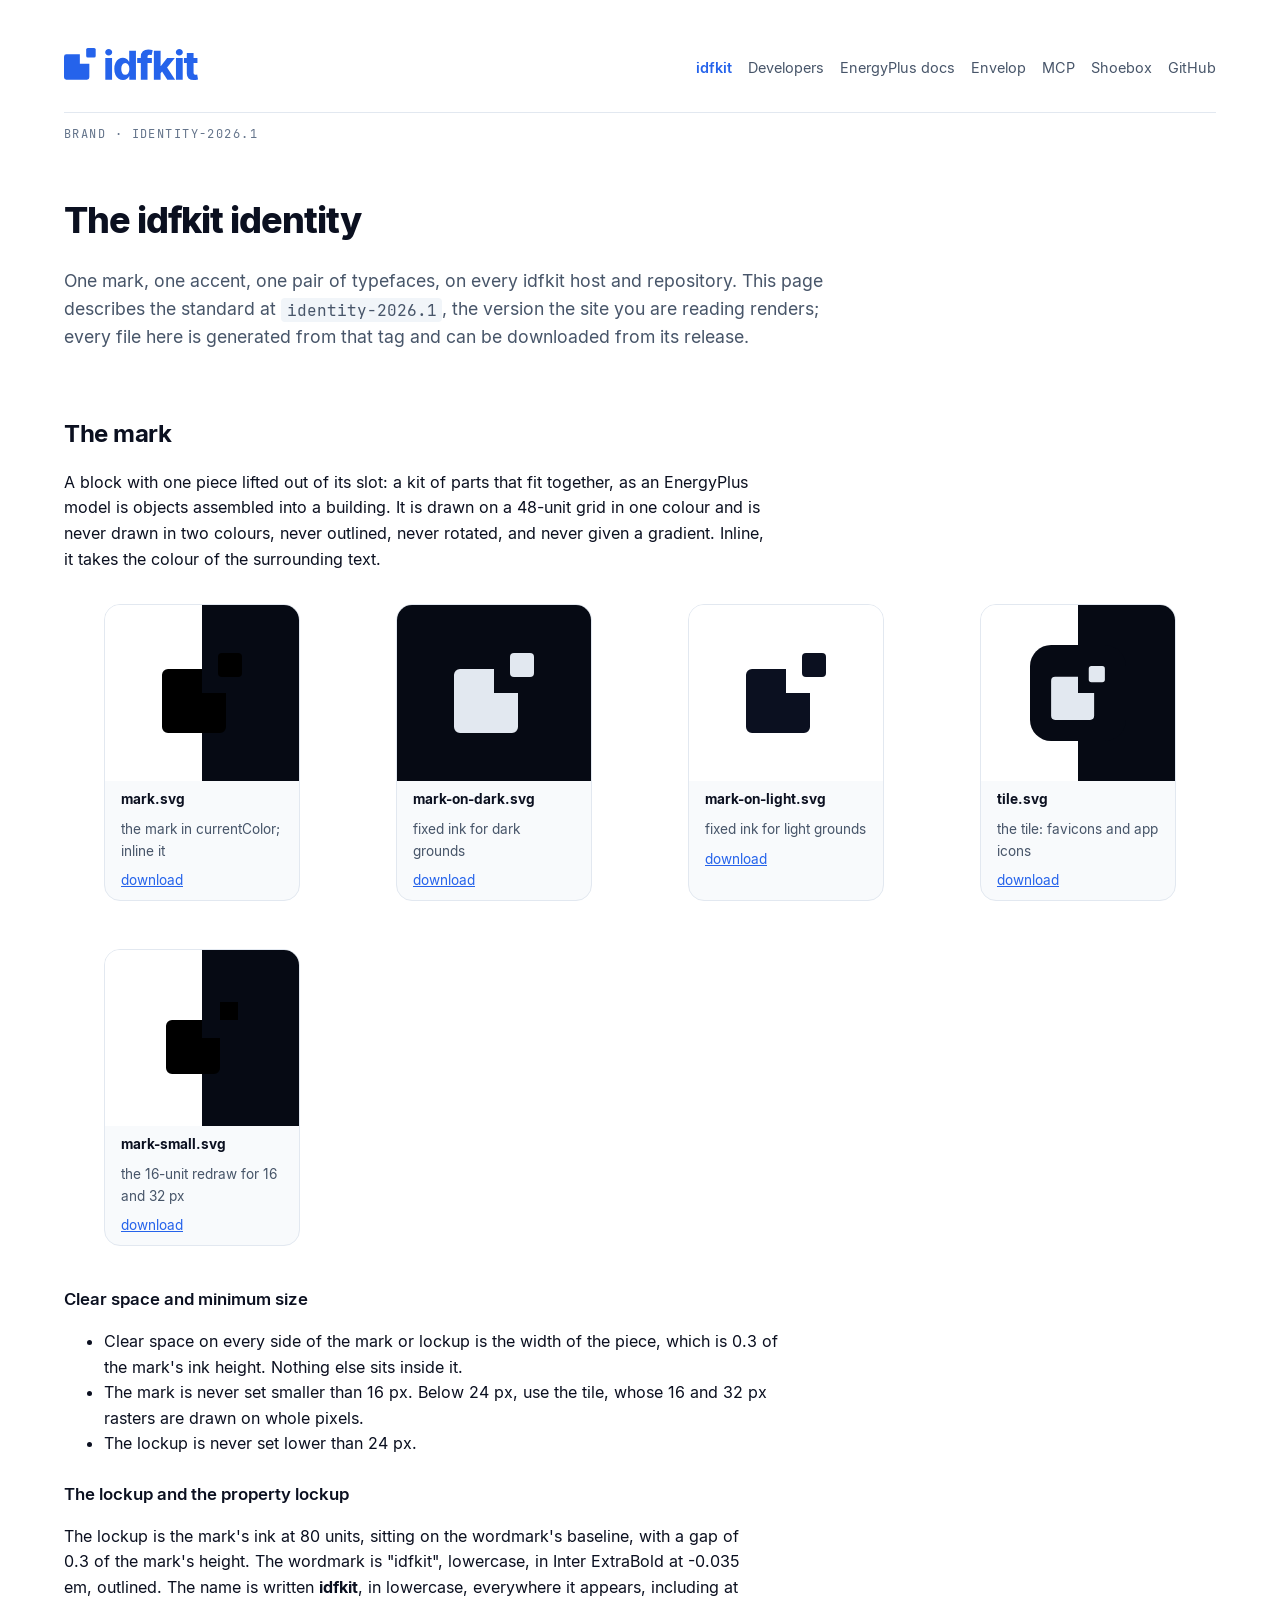
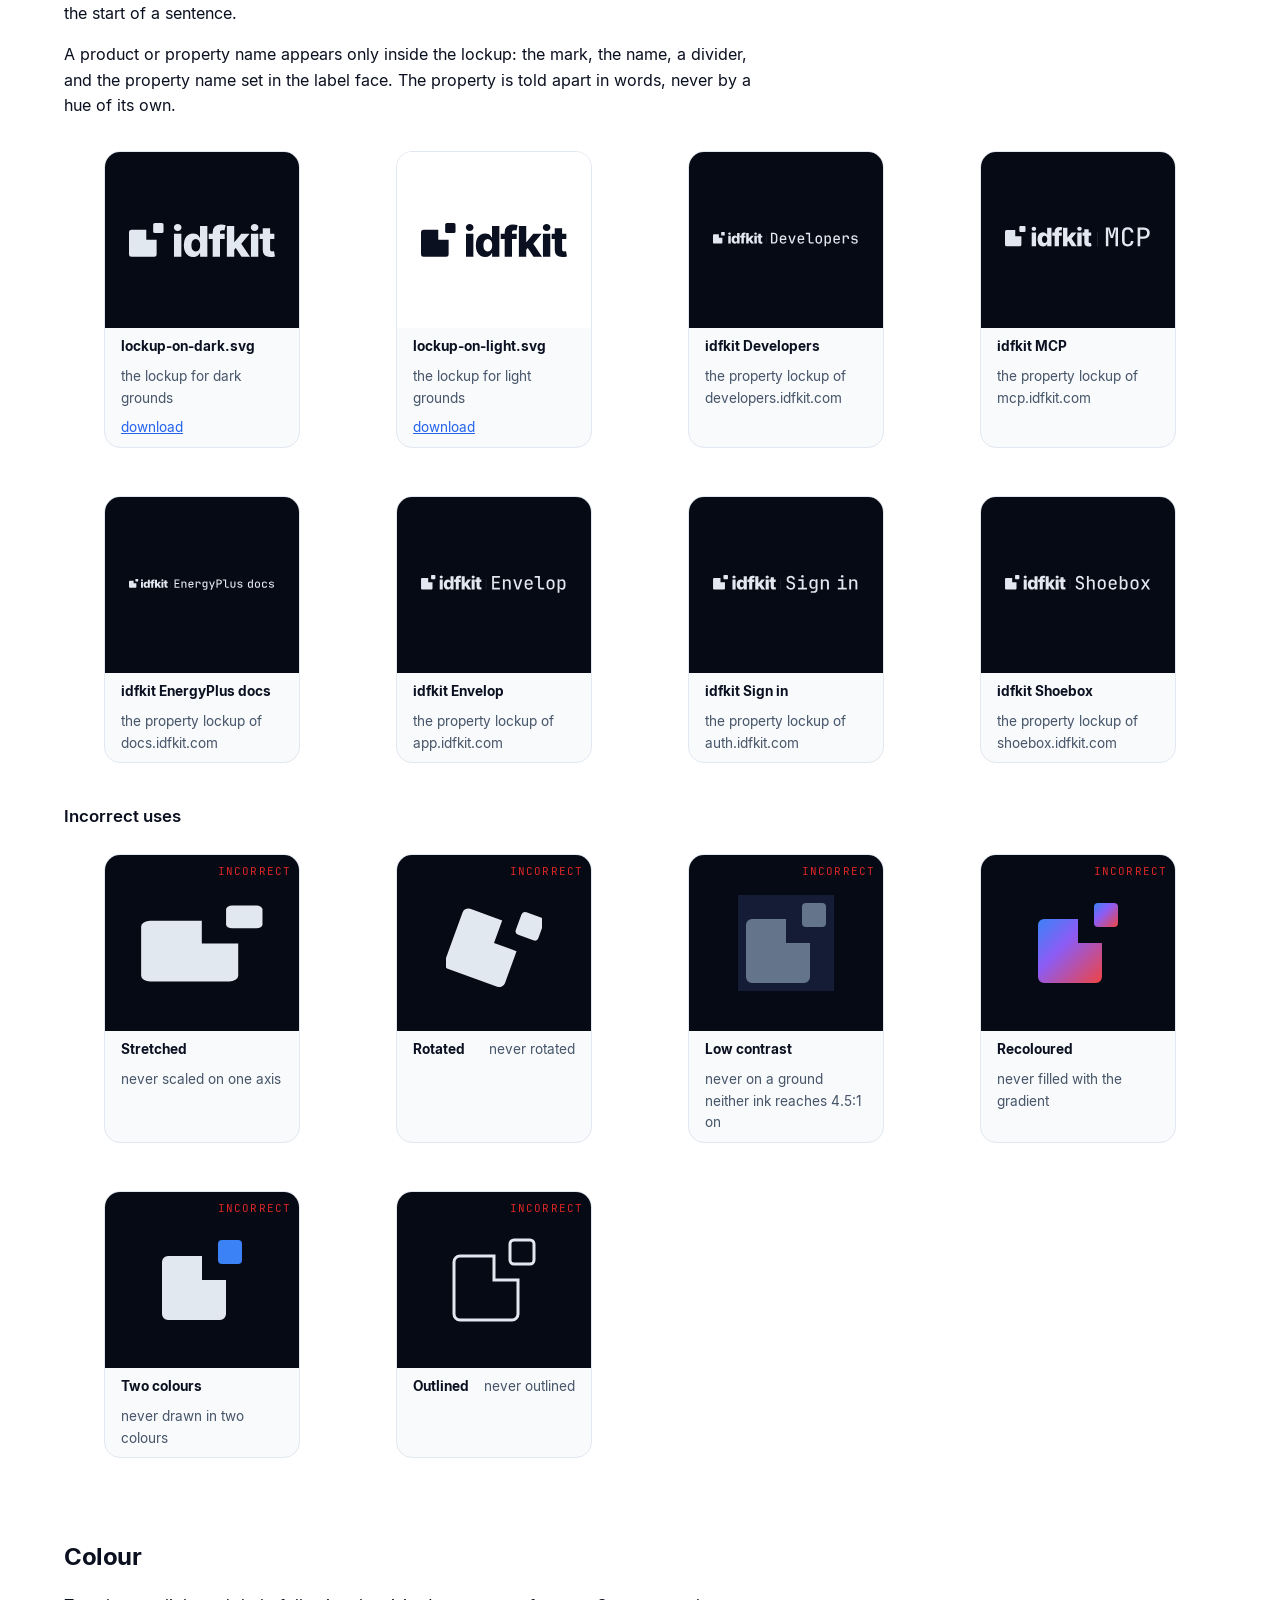
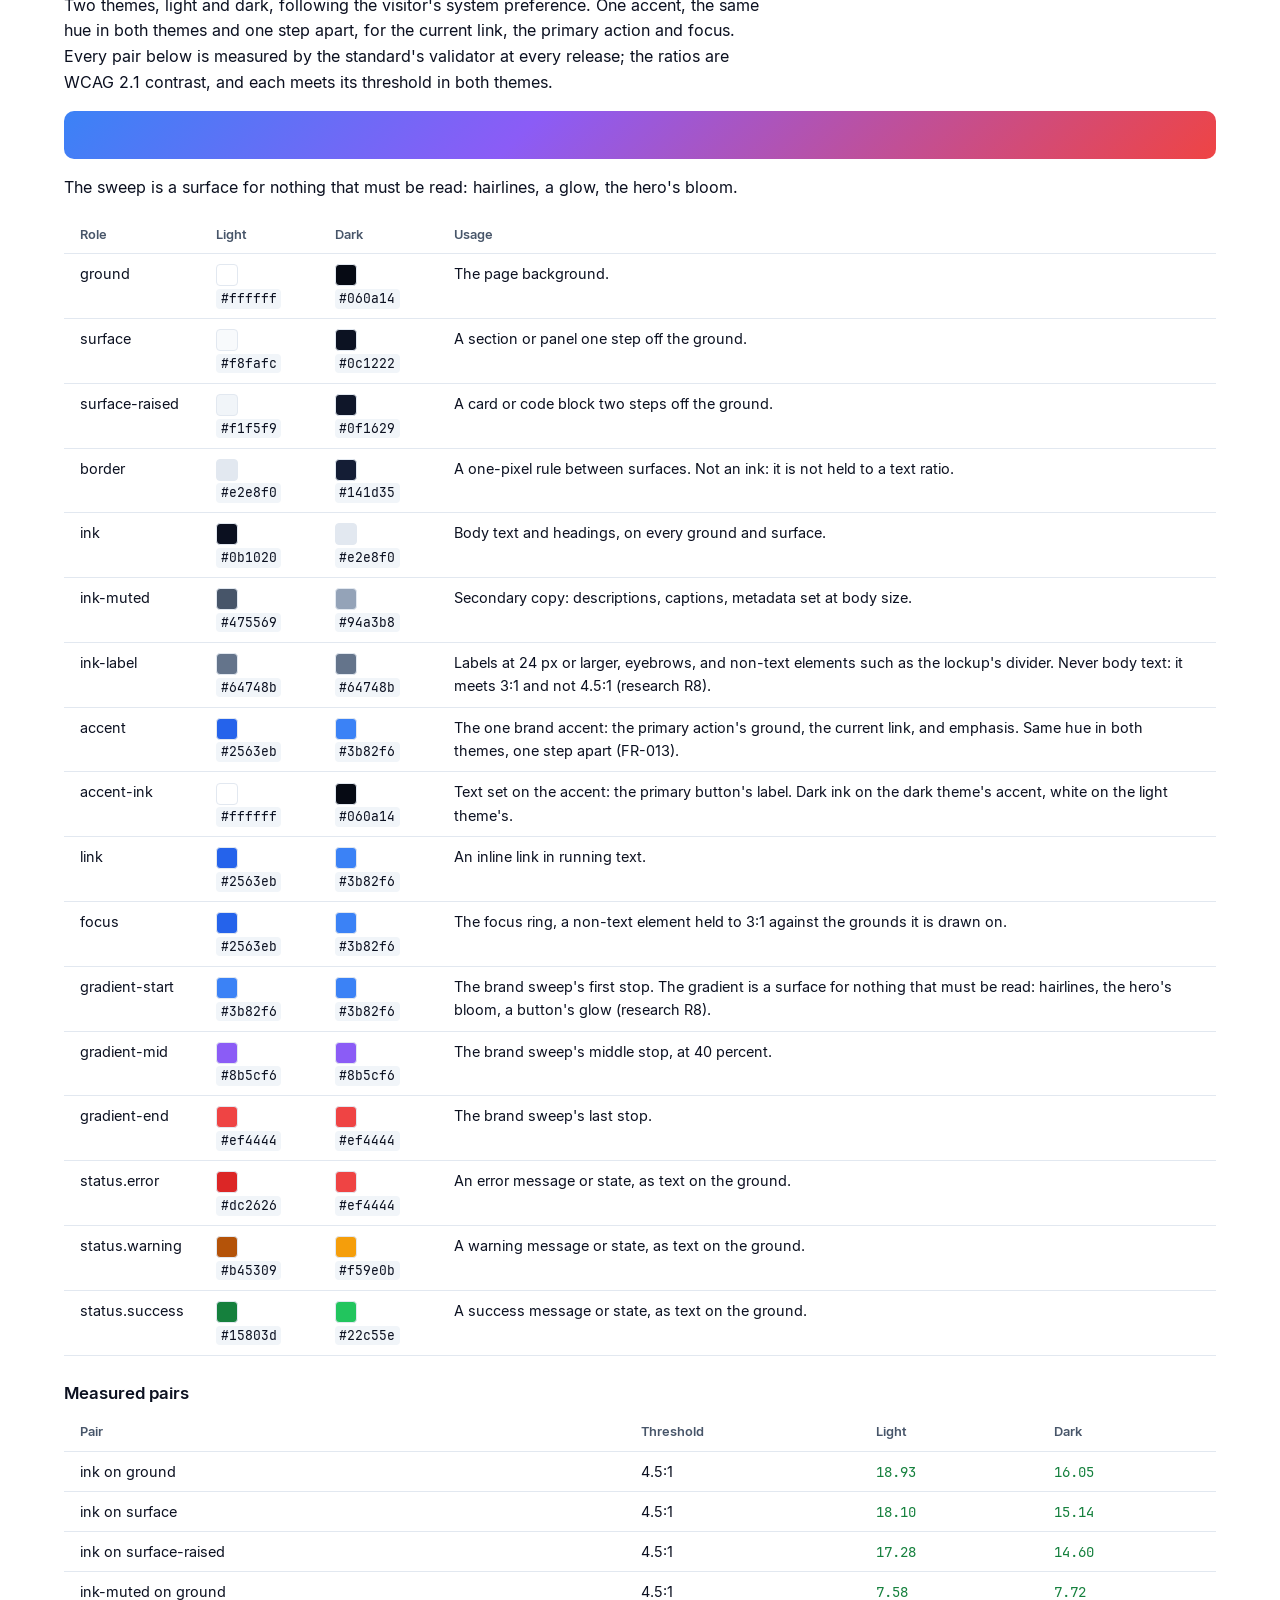
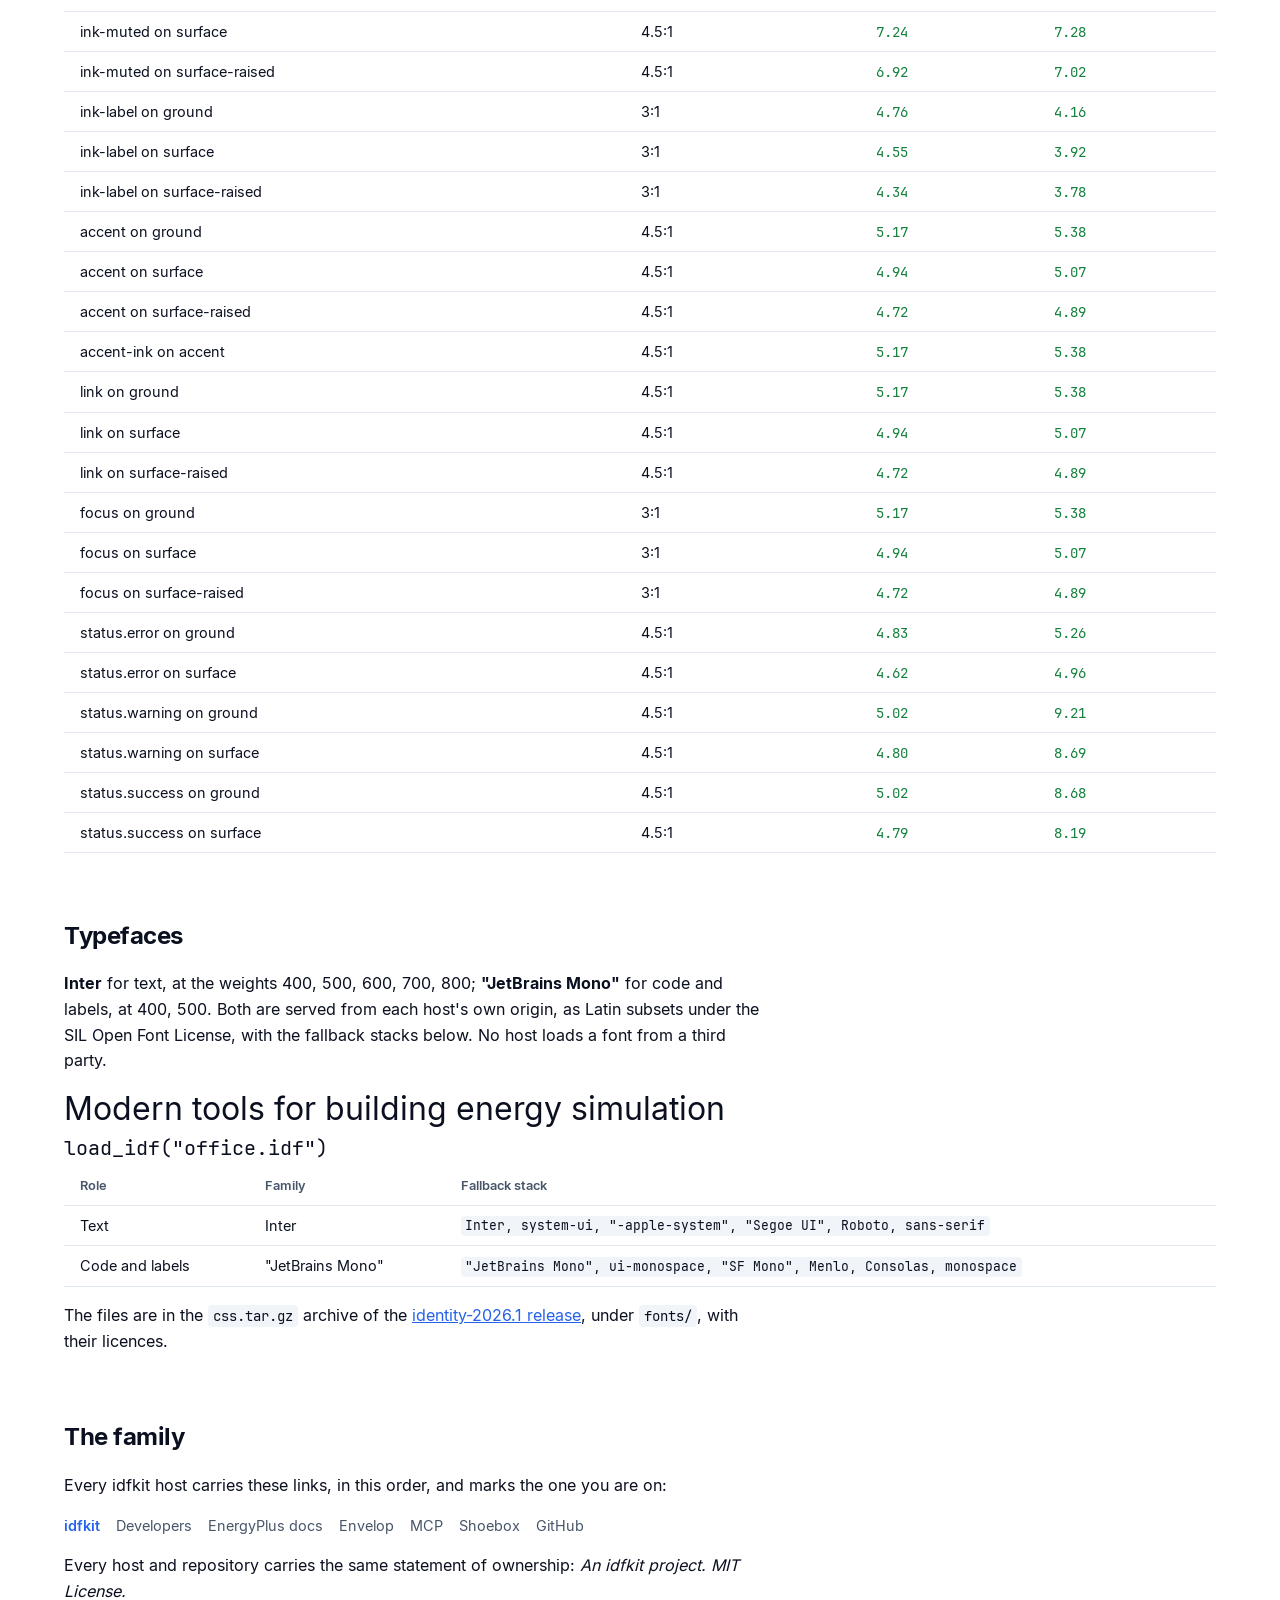
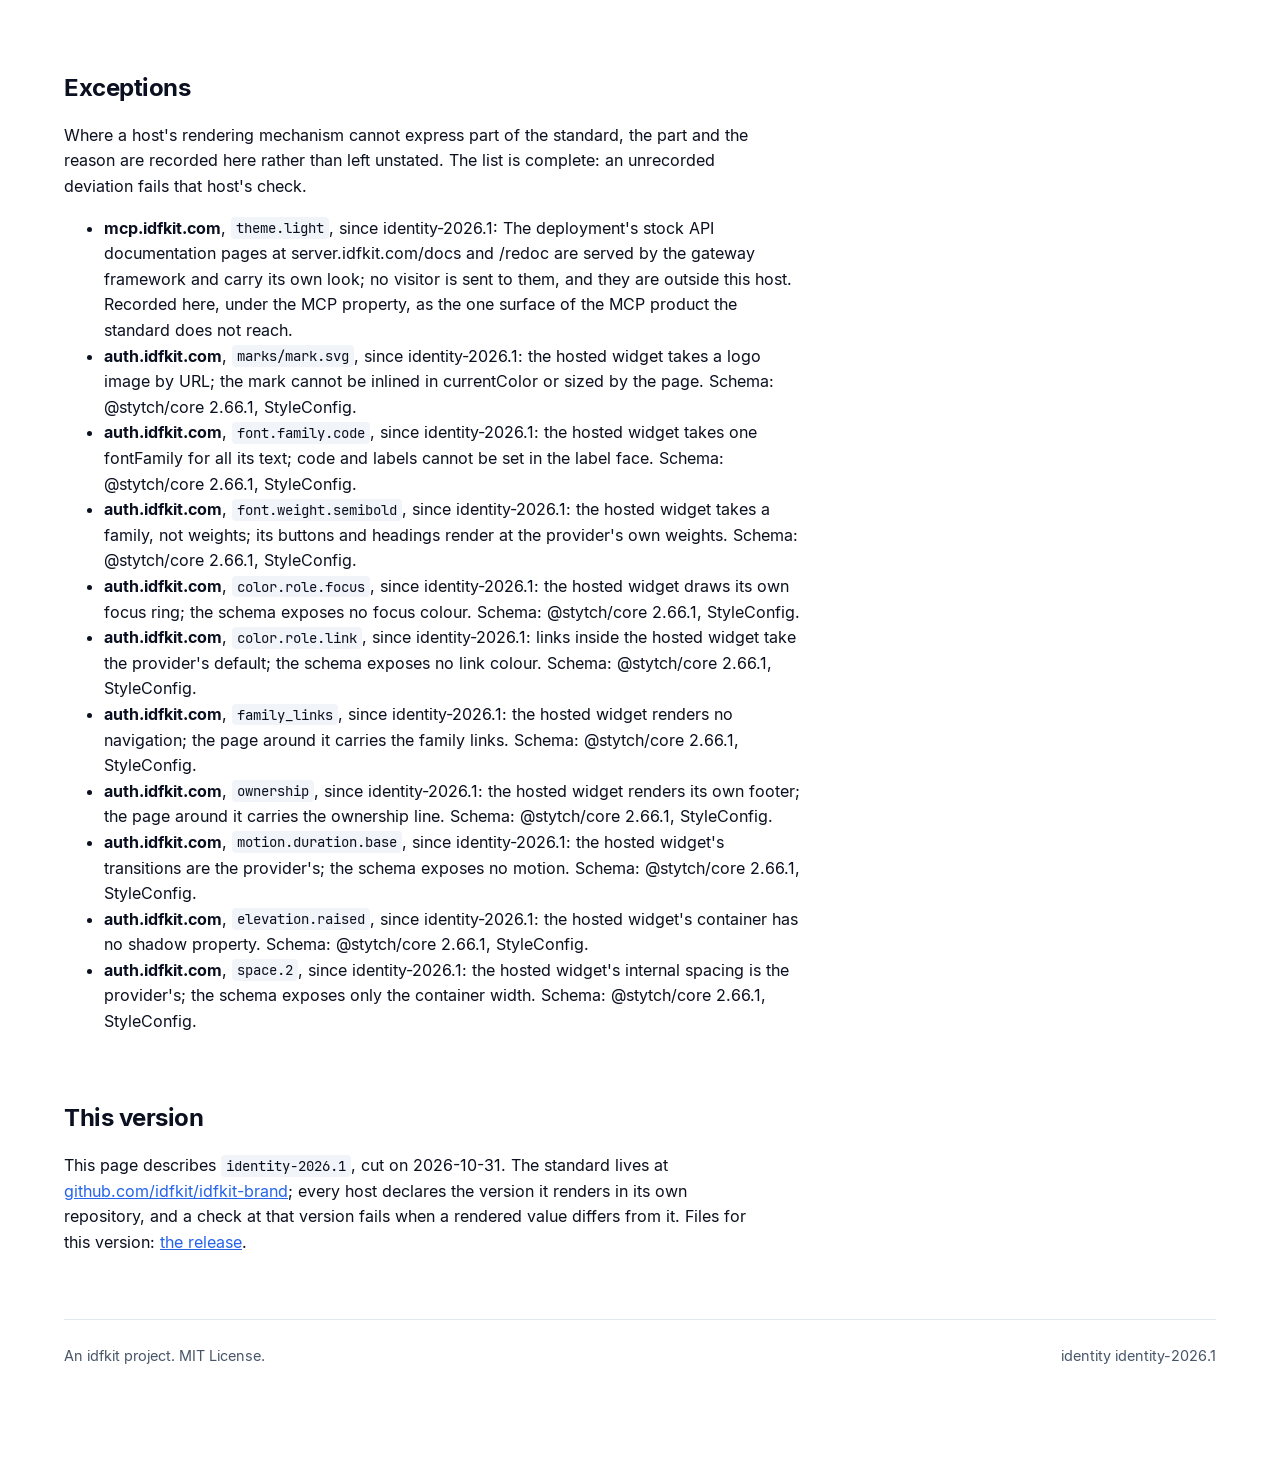
==== commit 2922da11: "Re-vendor identity-2026.1 after the standard's manifest and material logo corrections" ====
--- a/brand/index.html
+++ b/brand/index.html
@@ -215,16 +215,16 @@
   <p>Where a host's rendering mechanism cannot express part of the standard, the part and the reason are recorded here rather than left unstated. The list is complete: an unrecorded deviation fails that host's check.</p>
   <ul>
     <li><strong>mcp.idfkit.com</strong>, <code>theme.light</code>, since identity-2026.1: The deployment&#x27;s stock API documentation pages at server.idfkit.com/docs and /redoc are served by the gateway framework and carry its own look; no visitor is sent to them, and they are outside this host. Recorded here, under the MCP property, as the one surface of the MCP product the standard does not reach.</li>
-    <li><strong>auth.idfkit.com</strong>, <code>marks/mark.svg</code>, since identity-2026.1: the hosted widget takes a logo image by URL; the mark cannot be inlined in currentColor or sized by the page. Schema: @stytch/core 2.66.1 (the StyleConfig that @stytch/react 19.5.2 renders).</li>
-    <li><strong>auth.idfkit.com</strong>, <code>font.family.code</code>, since identity-2026.1: the hosted widget takes one fontFamily for all its text; code and labels cannot be set in the label face. Schema: @stytch/core 2.66.1 (the StyleConfig that @stytch/react 19.5.2 renders).</li>
-    <li><strong>auth.idfkit.com</strong>, <code>font.weight.semibold</code>, since identity-2026.1: the hosted widget takes a family, not weights; its buttons and headings render at the provider&#x27;s own weights. Schema: @stytch/core 2.66.1 (the StyleConfig that @stytch/react 19.5.2 renders).</li>
-    <li><strong>auth.idfkit.com</strong>, <code>color.role.focus</code>, since identity-2026.1: the hosted widget draws its own focus ring; the schema exposes no focus colour. Schema: @stytch/core 2.66.1 (the StyleConfig that @stytch/react 19.5.2 renders).</li>
-    <li><strong>auth.idfkit.com</strong>, <code>color.role.link</code>, since identity-2026.1: links inside the hosted widget take the provider&#x27;s default; the schema exposes no link colour. Schema: @stytch/core 2.66.1 (the StyleConfig that @stytch/react 19.5.2 renders).</li>
-    <li><strong>auth.idfkit.com</strong>, <code>family_links</code>, since identity-2026.1: the hosted widget renders no navigation; the page around it carries the family links. Schema: @stytch/core 2.66.1 (the StyleConfig that @stytch/react 19.5.2 renders).</li>
-    <li><strong>auth.idfkit.com</strong>, <code>ownership</code>, since identity-2026.1: the hosted widget renders its own footer; the page around it carries the ownership line. Schema: @stytch/core 2.66.1 (the StyleConfig that @stytch/react 19.5.2 renders).</li>
-    <li><strong>auth.idfkit.com</strong>, <code>motion.duration.base</code>, since identity-2026.1: the hosted widget&#x27;s transitions are the provider&#x27;s; the schema exposes no motion. Schema: @stytch/core 2.66.1 (the StyleConfig that @stytch/react 19.5.2 renders).</li>
-    <li><strong>auth.idfkit.com</strong>, <code>elevation.raised</code>, since identity-2026.1: the hosted widget&#x27;s container has no shadow property. Schema: @stytch/core 2.66.1 (the StyleConfig that @stytch/react 19.5.2 renders).</li>
-    <li><strong>auth.idfkit.com</strong>, <code>space.2</code>, since identity-2026.1: the hosted widget&#x27;s internal spacing is the provider&#x27;s; the schema exposes only the container width. Schema: @stytch/core 2.66.1 (the StyleConfig that @stytch/react 19.5.2 renders).</li>
+    <li><strong>auth.idfkit.com</strong>, <code>marks/mark.svg</code>, since identity-2026.1: the hosted widget takes a logo image by URL; the mark cannot be inlined in currentColor or sized by the page. Schema: @stytch/core 2.66.1, StyleConfig.</li>
+    <li><strong>auth.idfkit.com</strong>, <code>font.family.code</code>, since identity-2026.1: the hosted widget takes one fontFamily for all its text; code and labels cannot be set in the label face. Schema: @stytch/core 2.66.1, StyleConfig.</li>
+    <li><strong>auth.idfkit.com</strong>, <code>font.weight.semibold</code>, since identity-2026.1: the hosted widget takes a family, not weights; its buttons and headings render at the provider&#x27;s own weights. Schema: @stytch/core 2.66.1, StyleConfig.</li>
+    <li><strong>auth.idfkit.com</strong>, <code>color.role.focus</code>, since identity-2026.1: the hosted widget draws its own focus ring; the schema exposes no focus colour. Schema: @stytch/core 2.66.1, StyleConfig.</li>
+    <li><strong>auth.idfkit.com</strong>, <code>color.role.link</code>, since identity-2026.1: links inside the hosted widget take the provider&#x27;s default; the schema exposes no link colour. Schema: @stytch/core 2.66.1, StyleConfig.</li>
+    <li><strong>auth.idfkit.com</strong>, <code>family_links</code>, since identity-2026.1: the hosted widget renders no navigation; the page around it carries the family links. Schema: @stytch/core 2.66.1, StyleConfig.</li>
+    <li><strong>auth.idfkit.com</strong>, <code>ownership</code>, since identity-2026.1: the hosted widget renders its own footer; the page around it carries the ownership line. Schema: @stytch/core 2.66.1, StyleConfig.</li>
+    <li><strong>auth.idfkit.com</strong>, <code>motion.duration.base</code>, since identity-2026.1: the hosted widget&#x27;s transitions are the provider&#x27;s; the schema exposes no motion. Schema: @stytch/core 2.66.1, StyleConfig.</li>
+    <li><strong>auth.idfkit.com</strong>, <code>elevation.raised</code>, since identity-2026.1: the hosted widget&#x27;s container has no shadow property. Schema: @stytch/core 2.66.1, StyleConfig.</li>
+    <li><strong>auth.idfkit.com</strong>, <code>space.2</code>, since identity-2026.1: the hosted widget&#x27;s internal spacing is the provider&#x27;s; the schema exposes only the container width. Schema: @stytch/core 2.66.1, StyleConfig.</li>
   </ul>
 
   <h2 id="version">This version</h2>
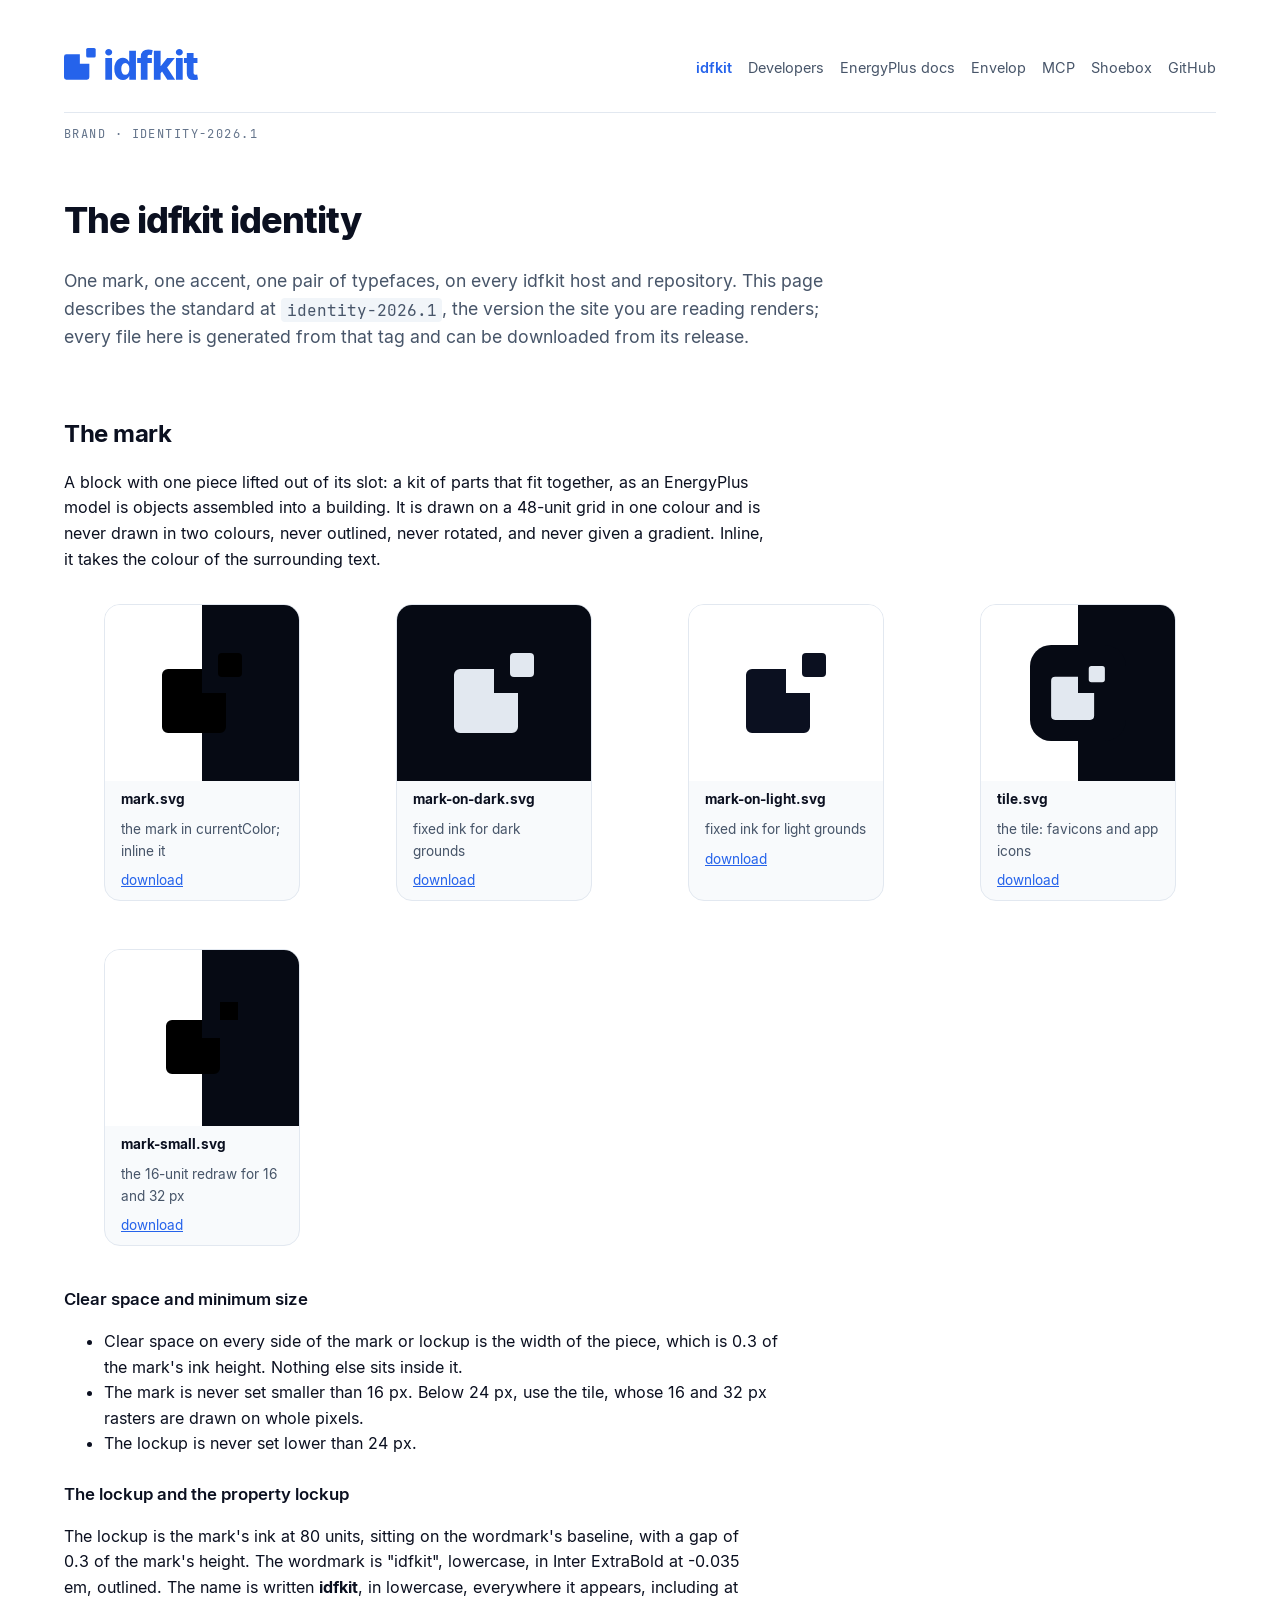
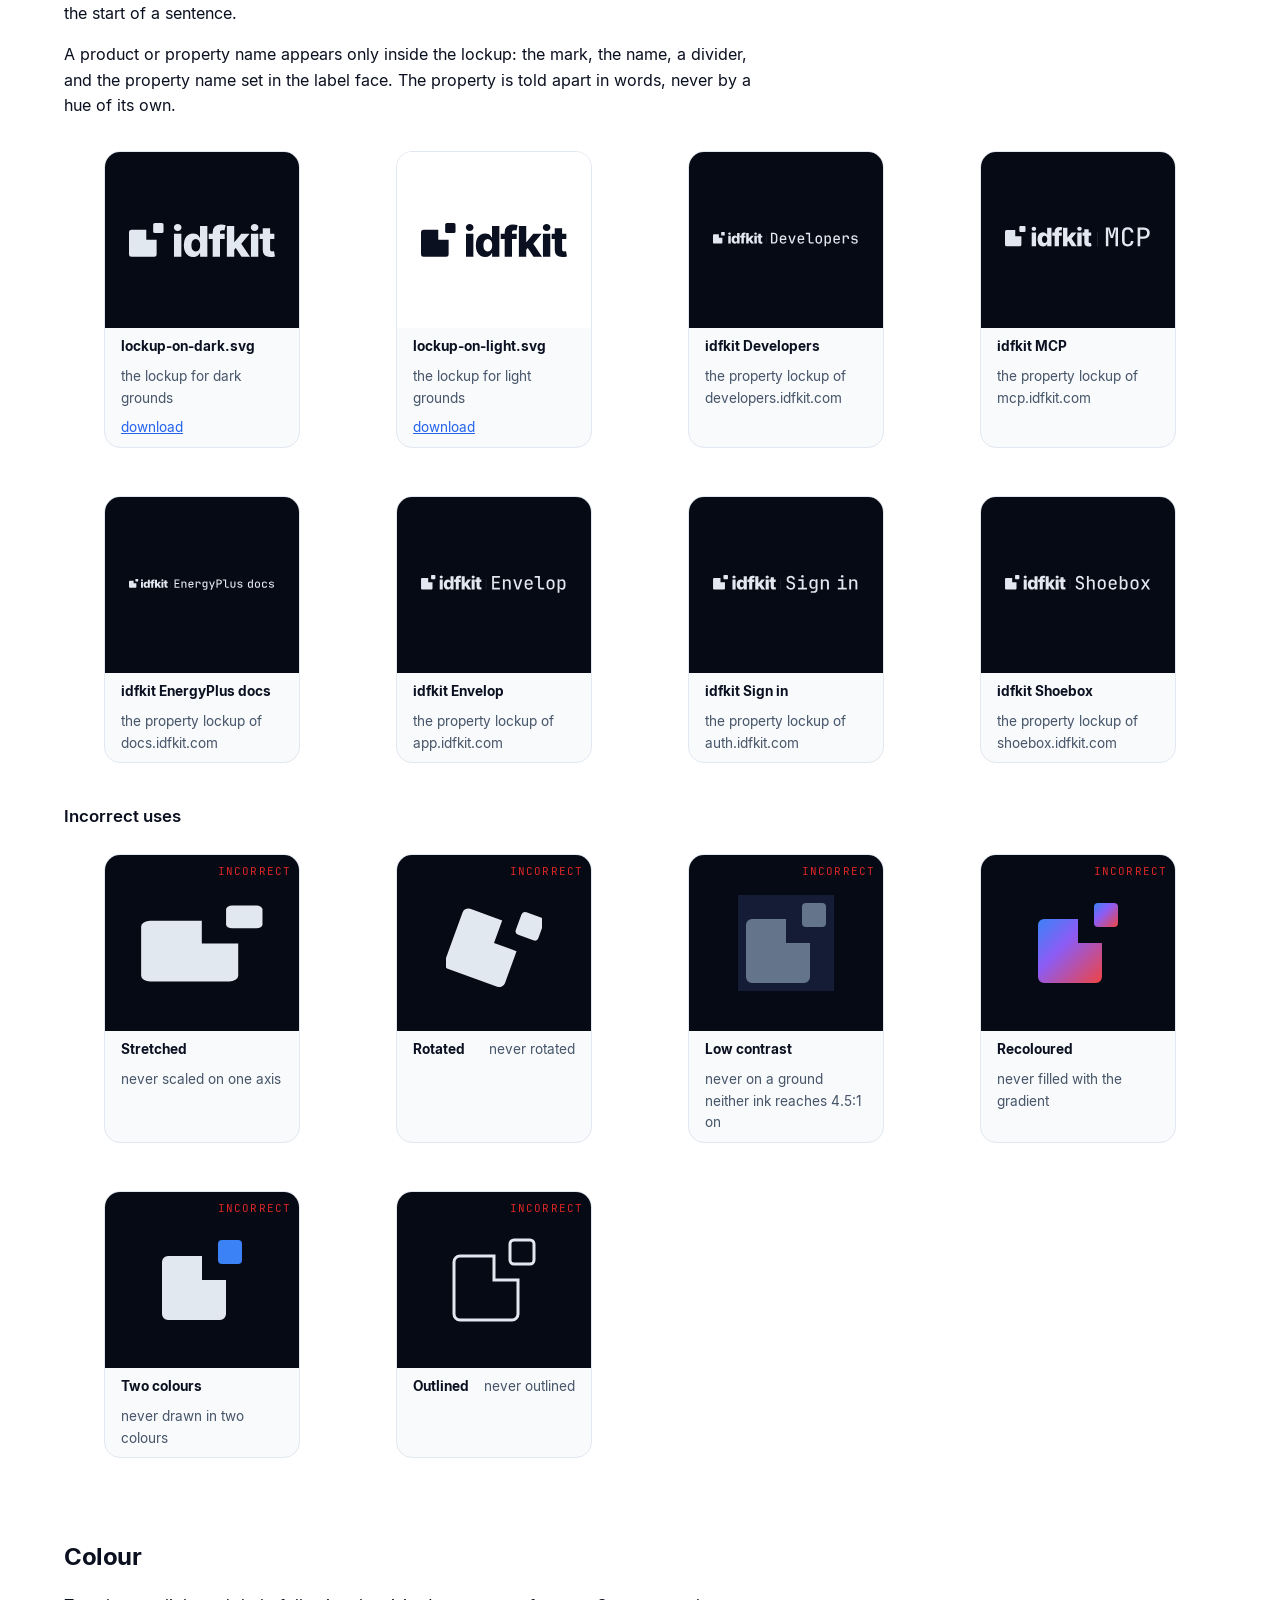
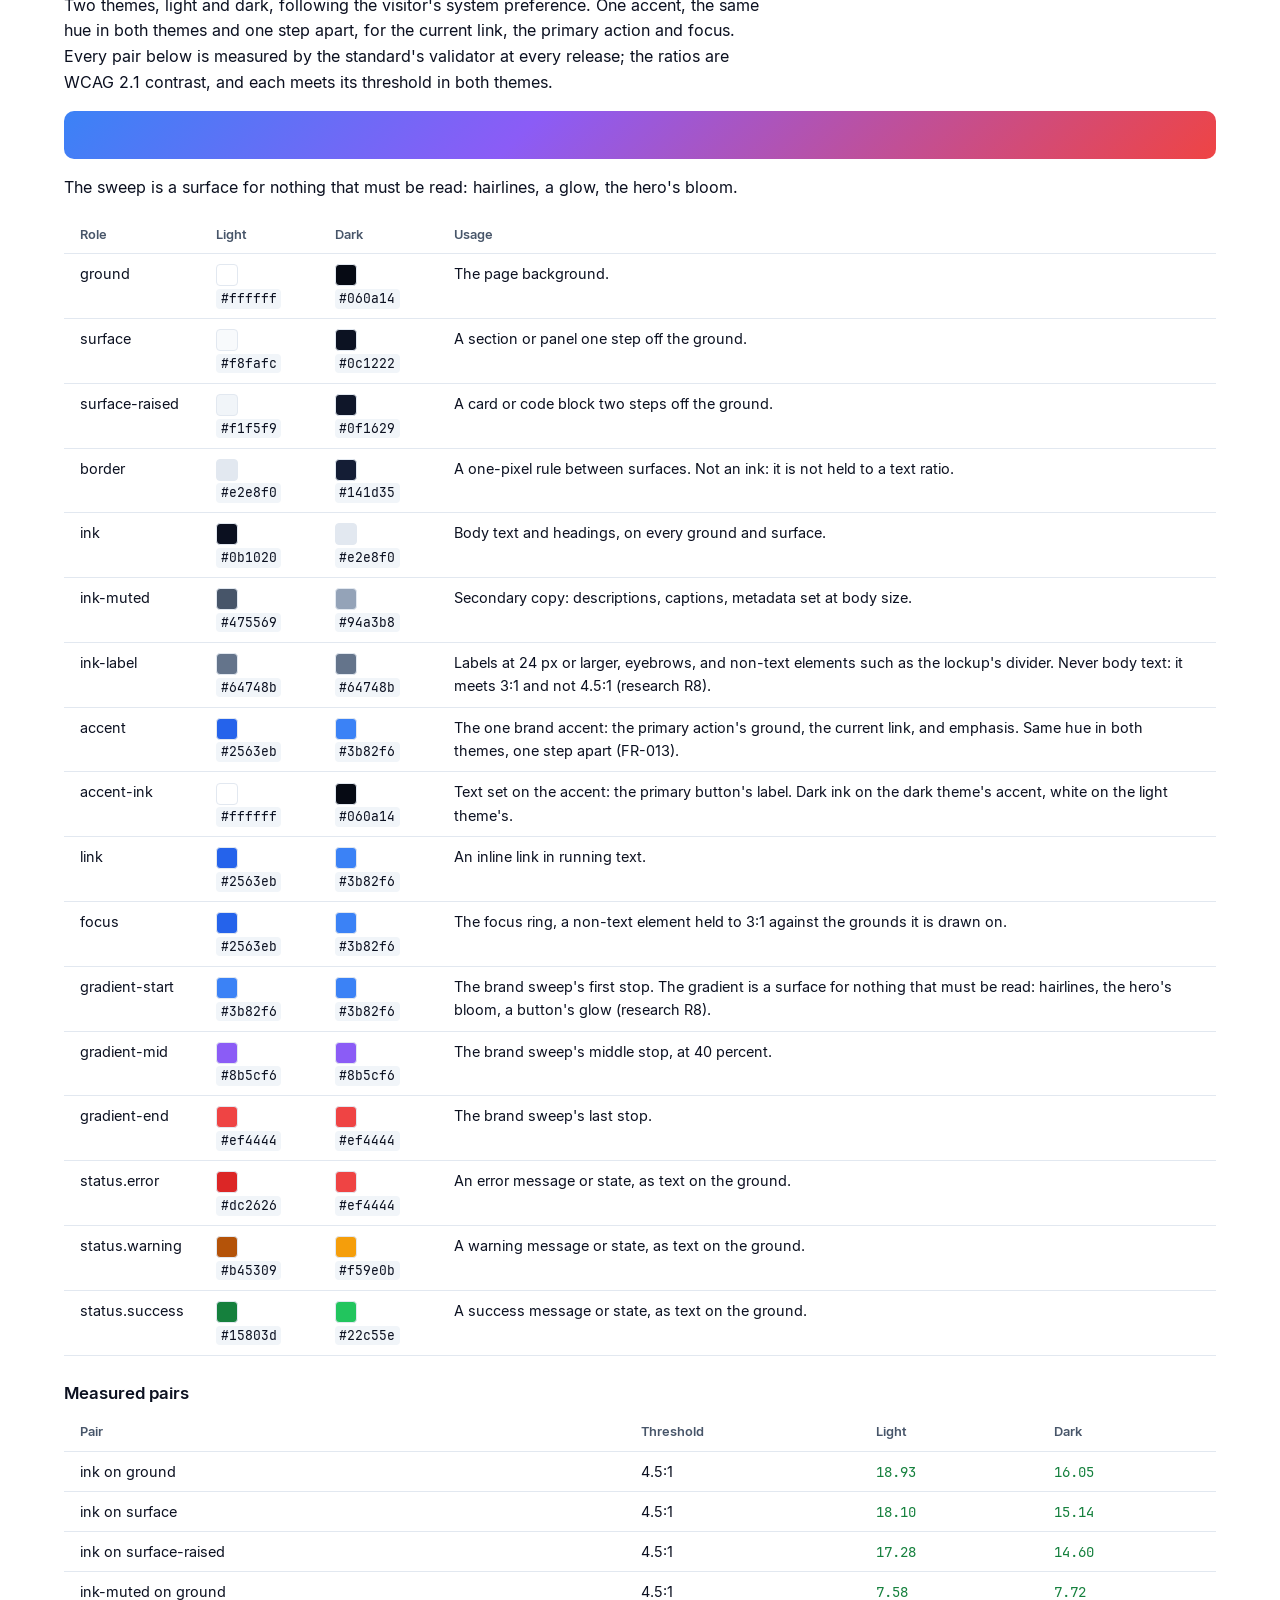
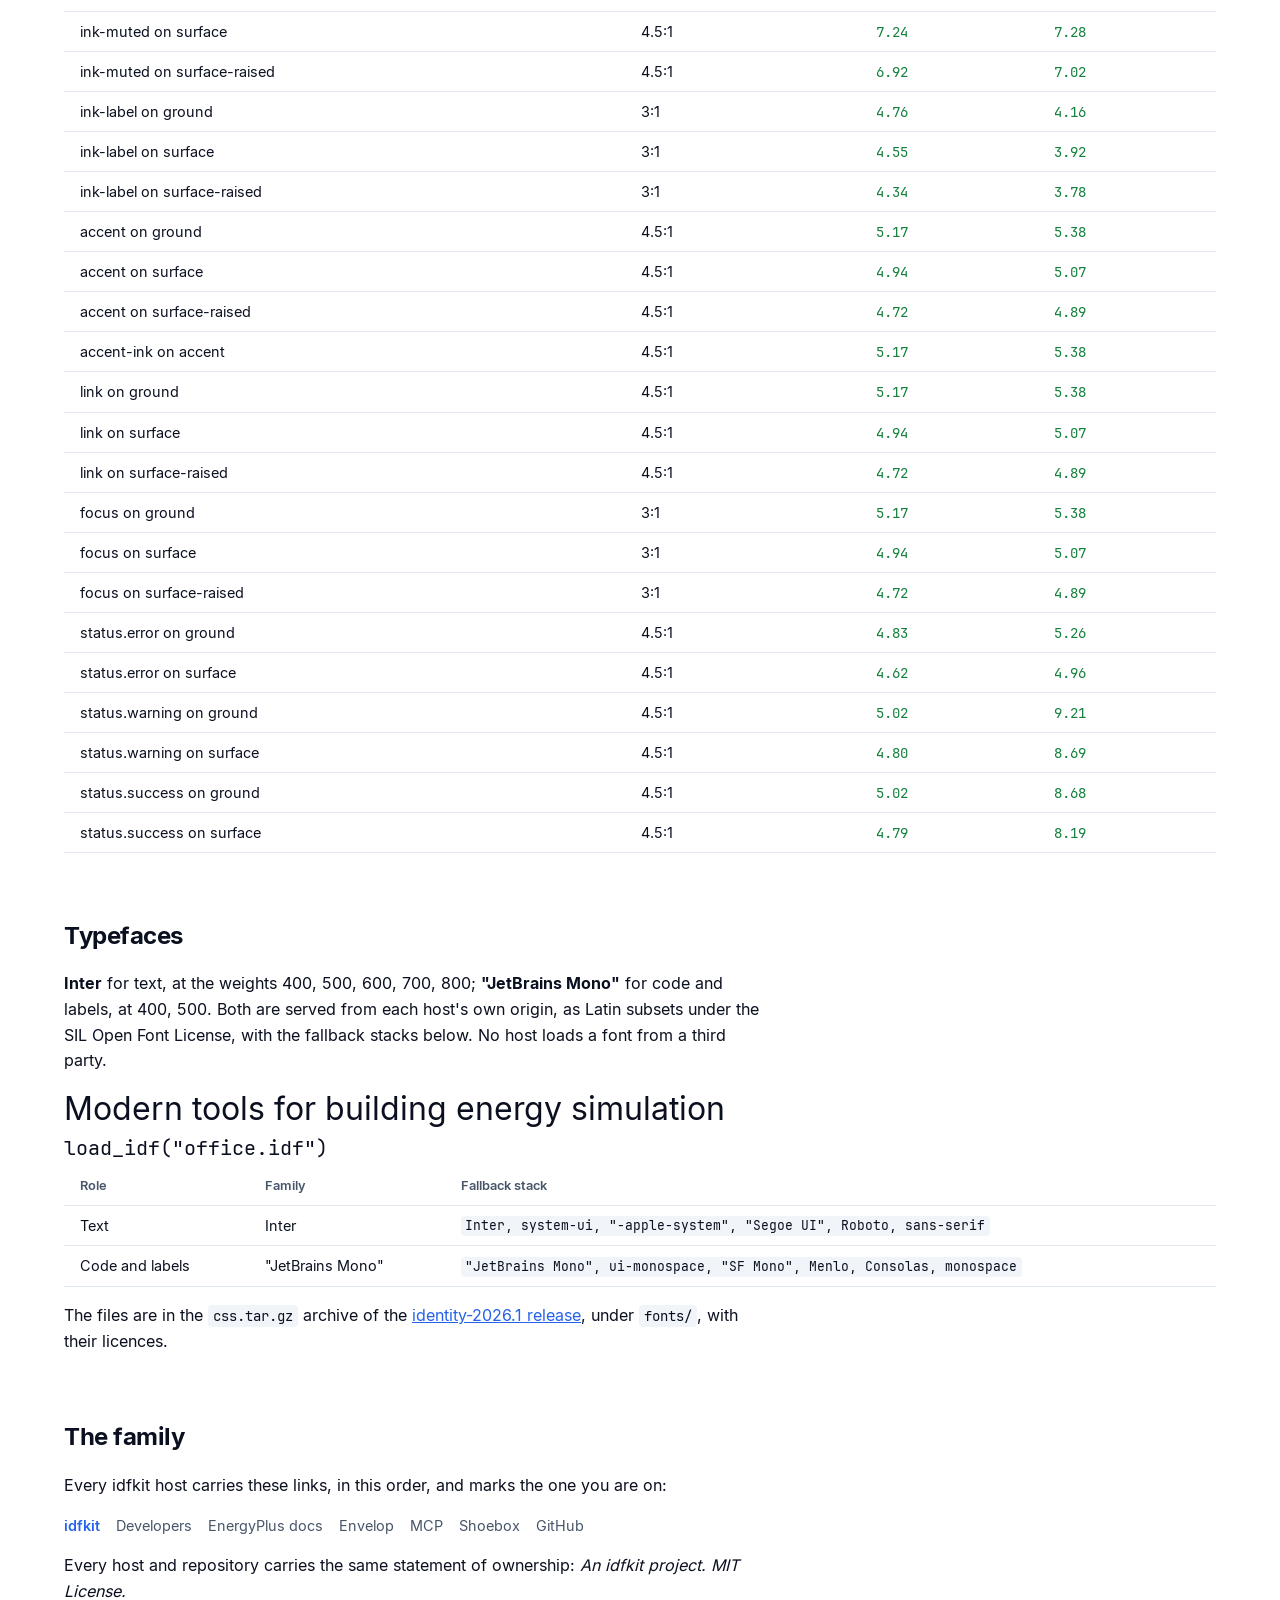
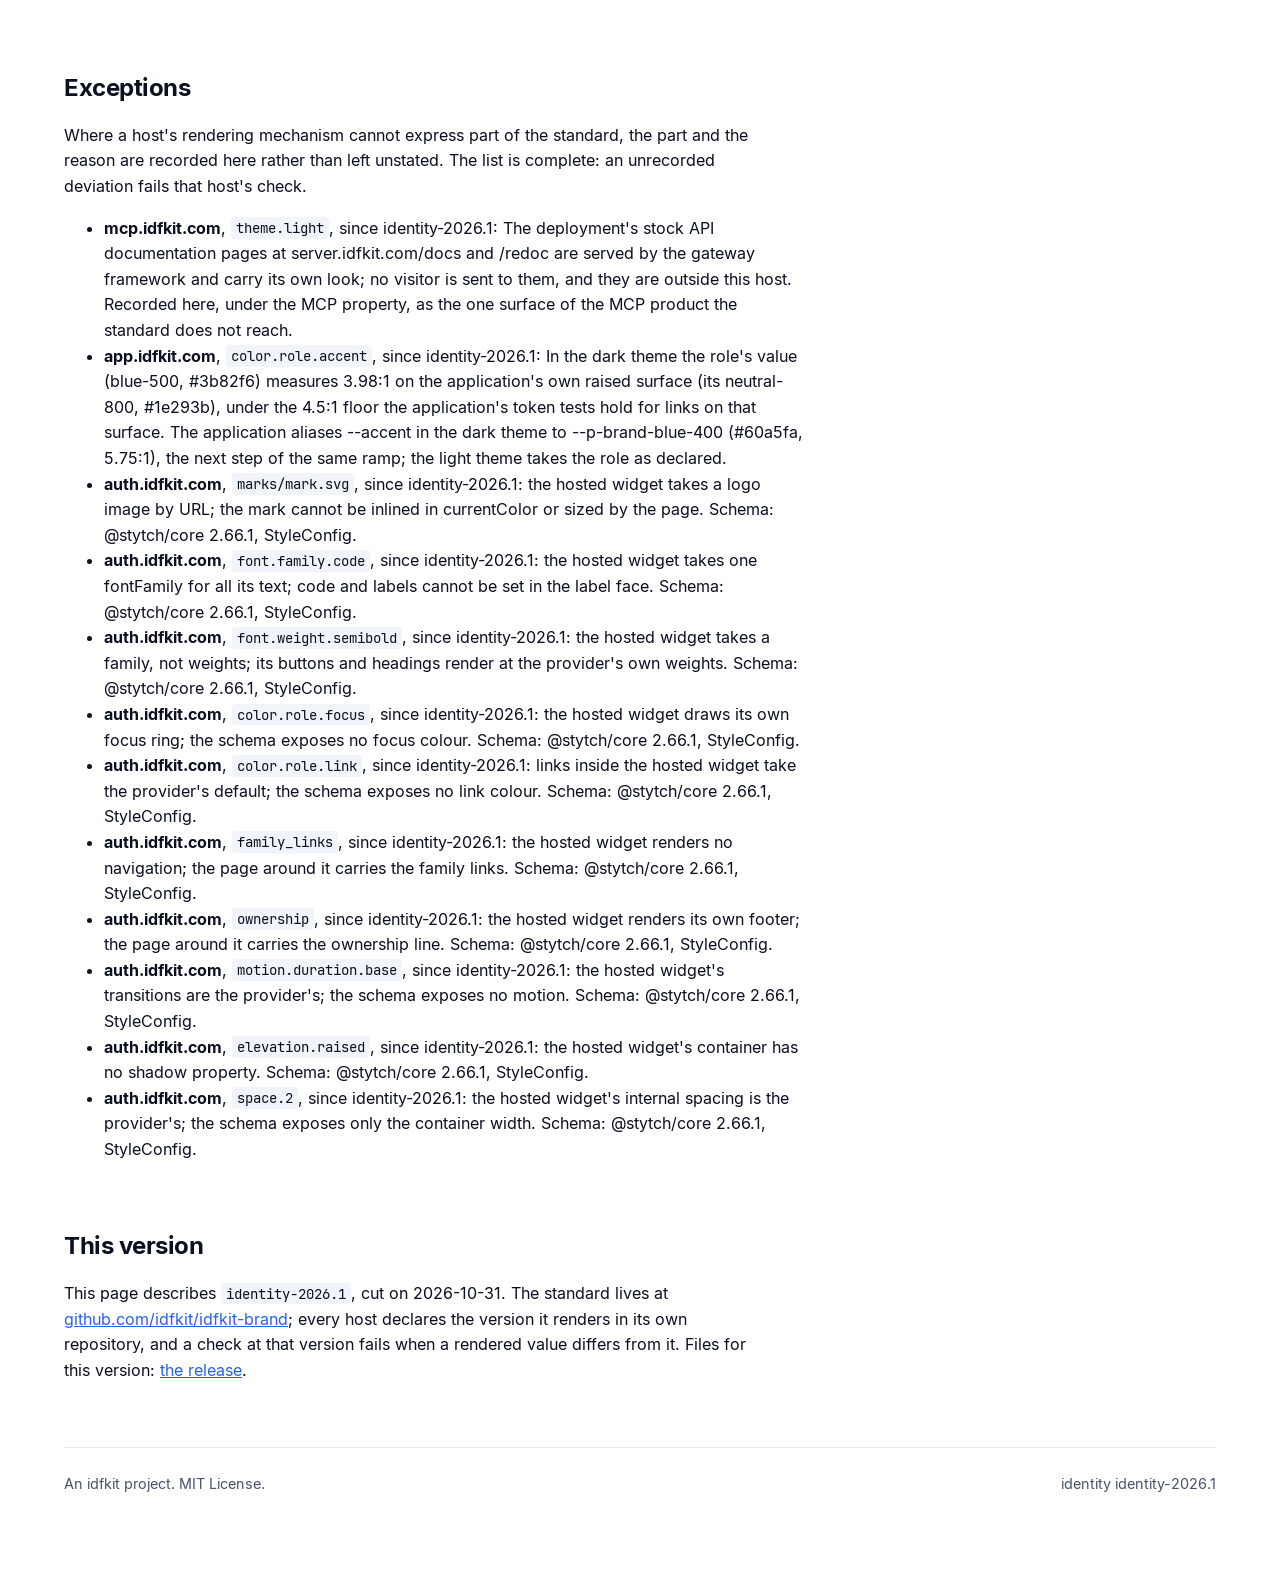
==== commit 3e0d4912: "Re-vendor the brand page: the roster records the application's dark accent exception" ====
--- a/brand/index.html
+++ b/brand/index.html
@@ -215,6 +215,7 @@
   <p>Where a host's rendering mechanism cannot express part of the standard, the part and the reason are recorded here rather than left unstated. The list is complete: an unrecorded deviation fails that host's check.</p>
   <ul>
     <li><strong>mcp.idfkit.com</strong>, <code>theme.light</code>, since identity-2026.1: The deployment&#x27;s stock API documentation pages at server.idfkit.com/docs and /redoc are served by the gateway framework and carry its own look; no visitor is sent to them, and they are outside this host. Recorded here, under the MCP property, as the one surface of the MCP product the standard does not reach.</li>
+    <li><strong>app.idfkit.com</strong>, <code>color.role.accent</code>, since identity-2026.1: In the dark theme the role&#x27;s value (blue-500, #3b82f6) measures 3.98:1 on the application&#x27;s own raised surface (its neutral-800, #1e293b), under the 4.5:1 floor the application&#x27;s token tests hold for links on that surface. The application aliases --accent in the dark theme to --p-brand-blue-400 (#60a5fa, 5.75:1), the next step of the same ramp; the light theme takes the role as declared.</li>
     <li><strong>auth.idfkit.com</strong>, <code>marks/mark.svg</code>, since identity-2026.1: the hosted widget takes a logo image by URL; the mark cannot be inlined in currentColor or sized by the page. Schema: @stytch/core 2.66.1, StyleConfig.</li>
     <li><strong>auth.idfkit.com</strong>, <code>font.family.code</code>, since identity-2026.1: the hosted widget takes one fontFamily for all its text; code and labels cannot be set in the label face. Schema: @stytch/core 2.66.1, StyleConfig.</li>
     <li><strong>auth.idfkit.com</strong>, <code>font.weight.semibold</code>, since identity-2026.1: the hosted widget takes a family, not weights; its buttons and headings render at the provider&#x27;s own weights. Schema: @stytch/core 2.66.1, StyleConfig.</li>
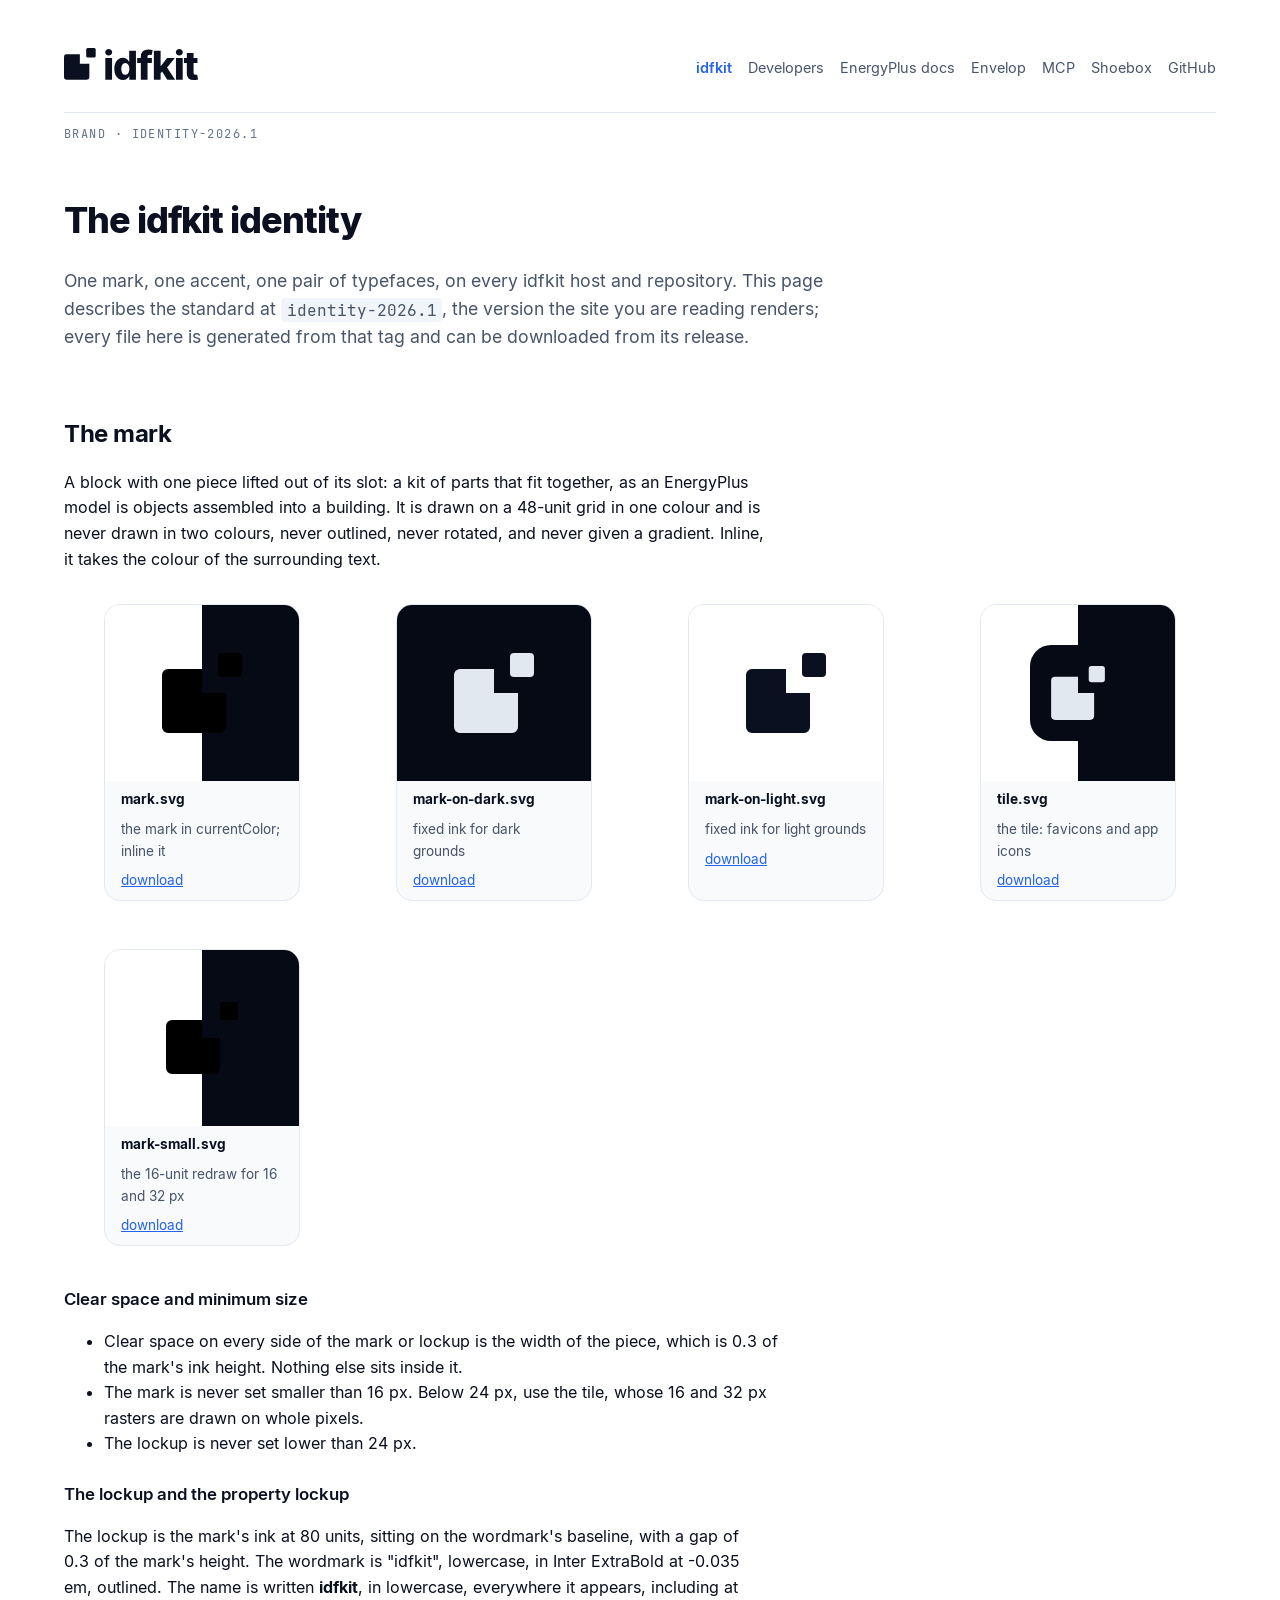
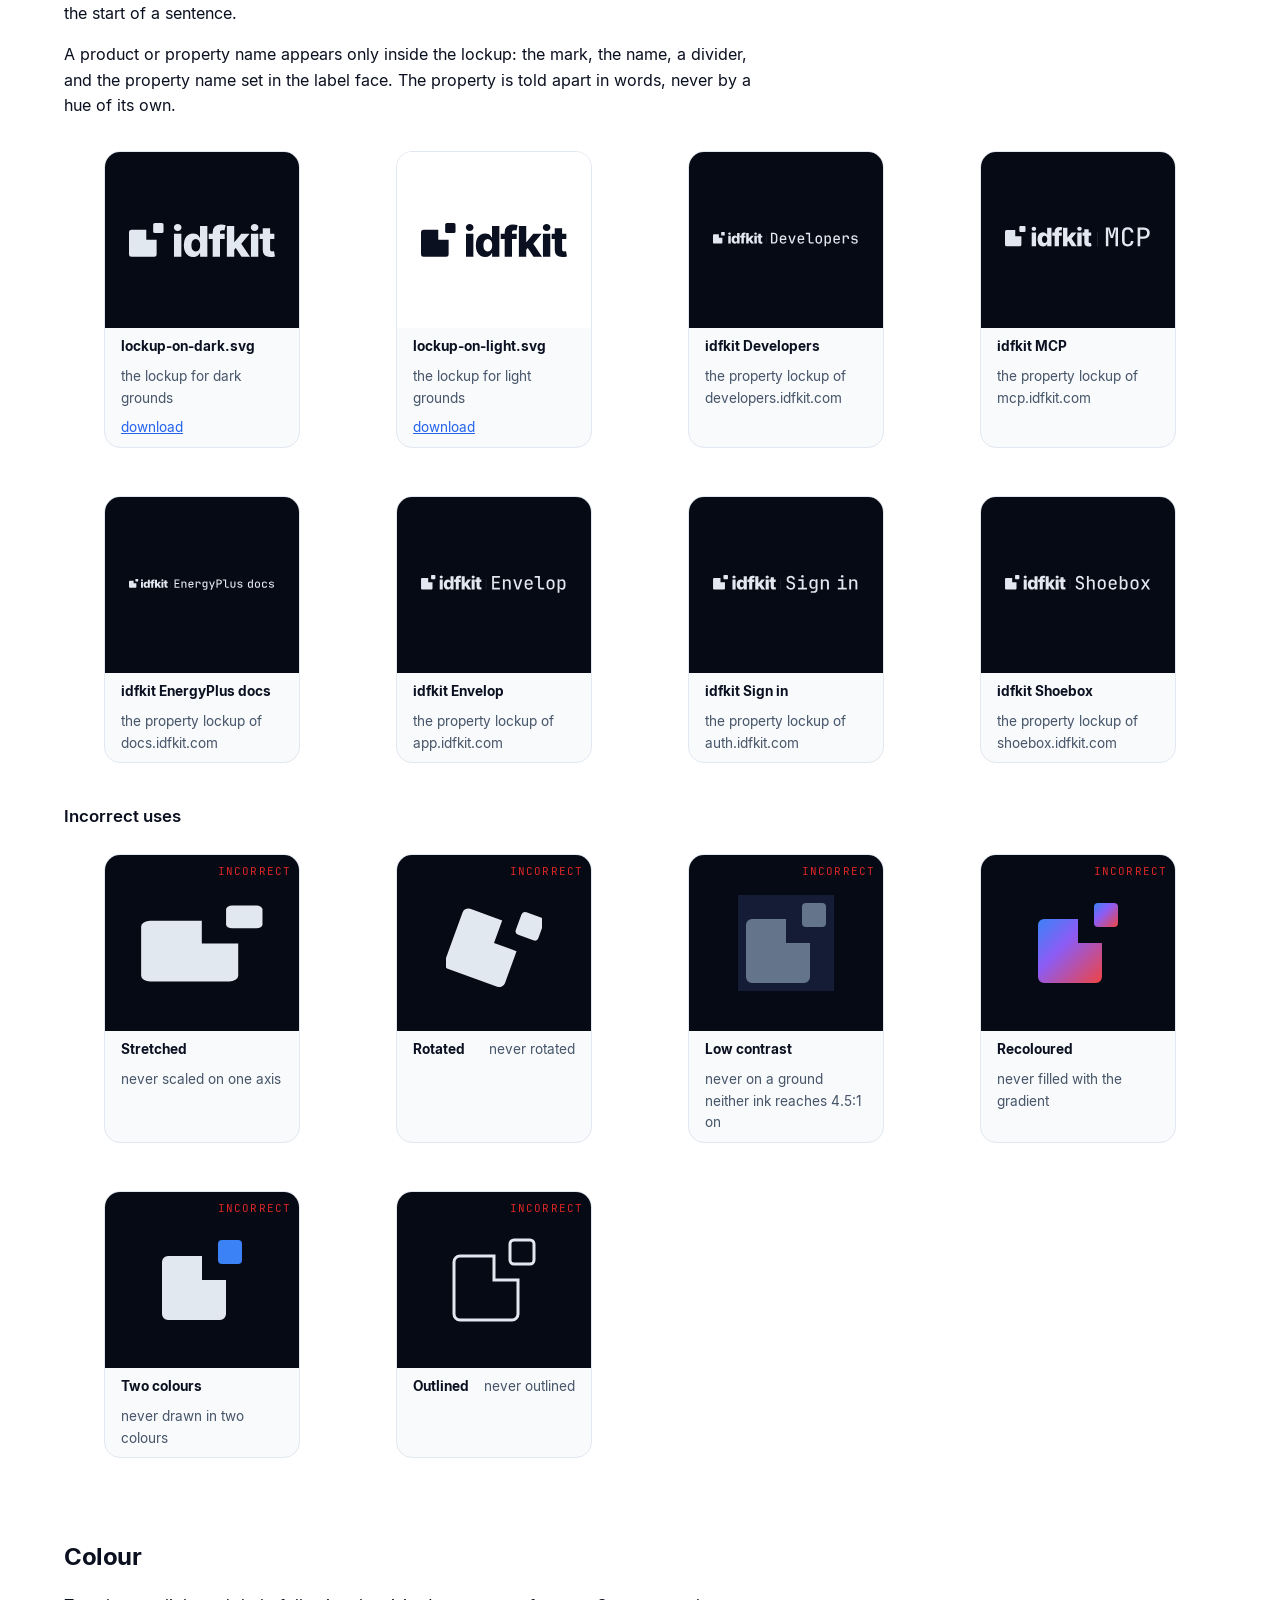
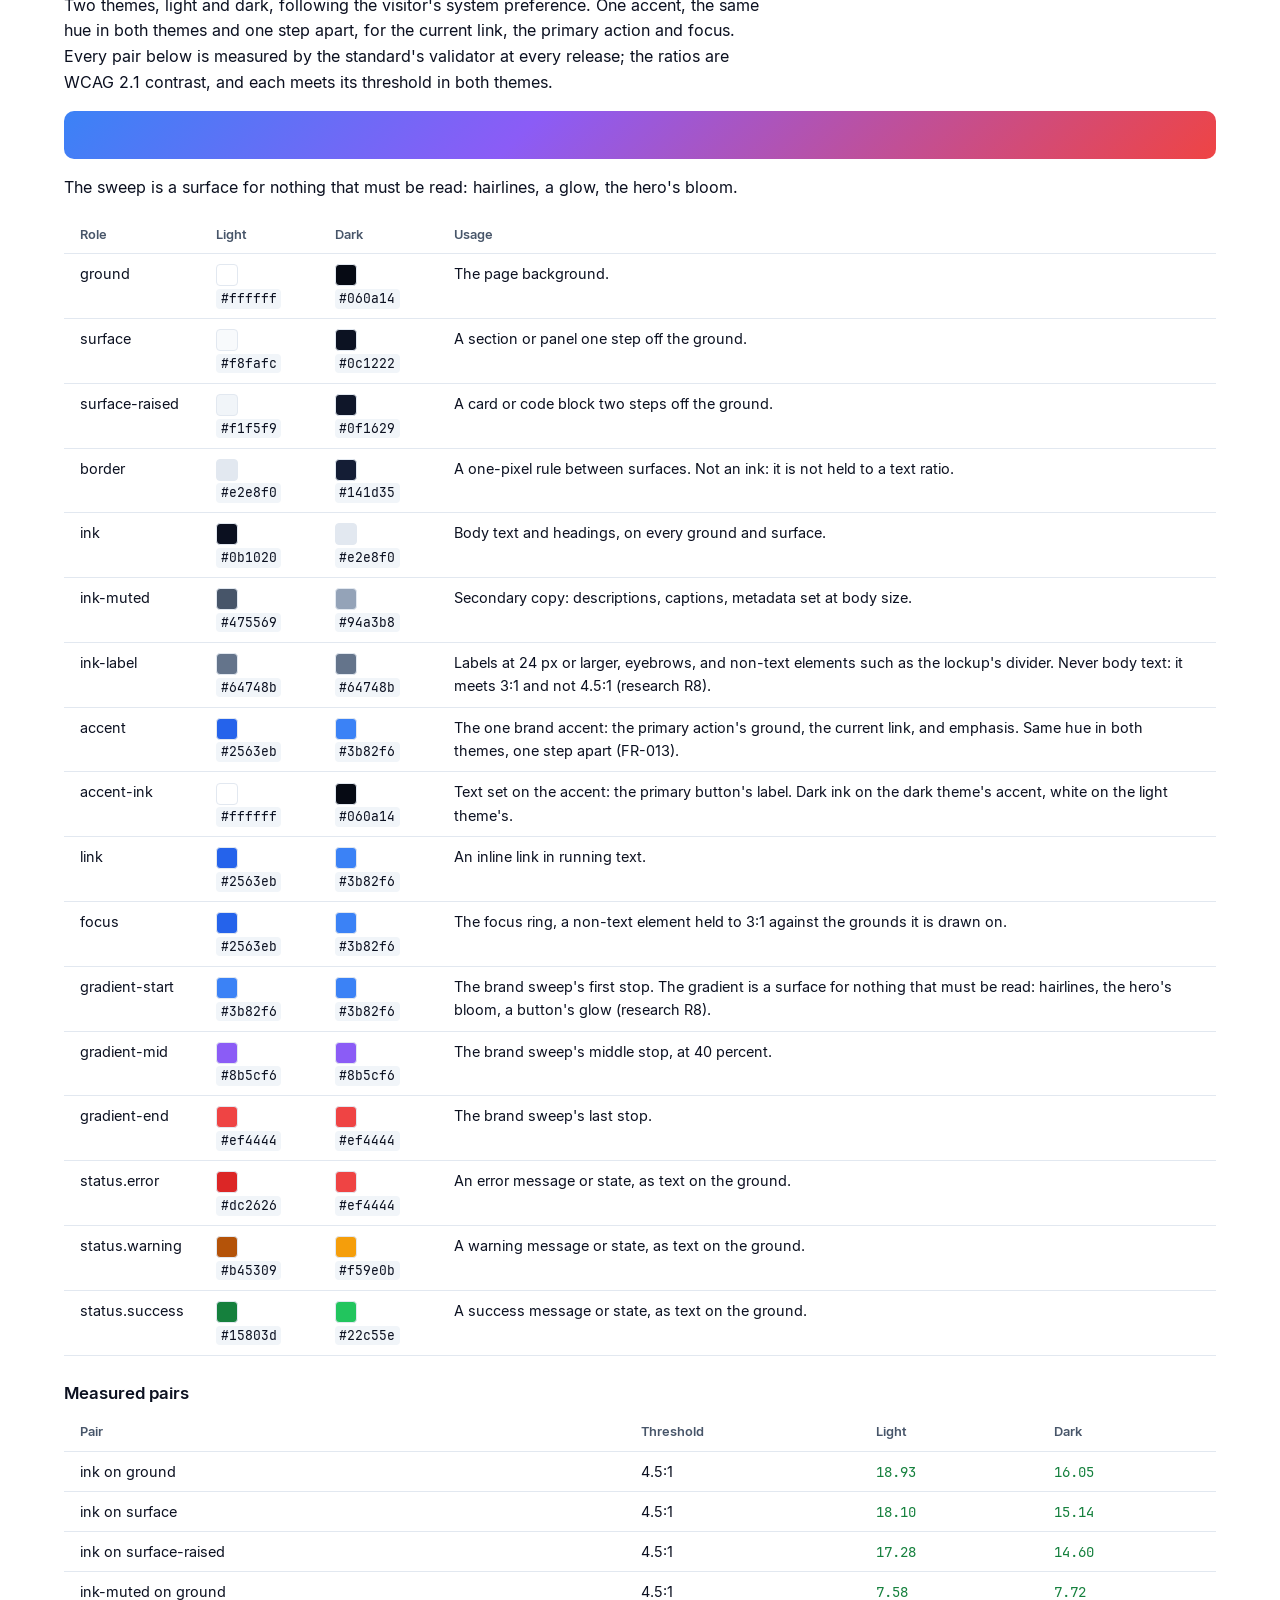
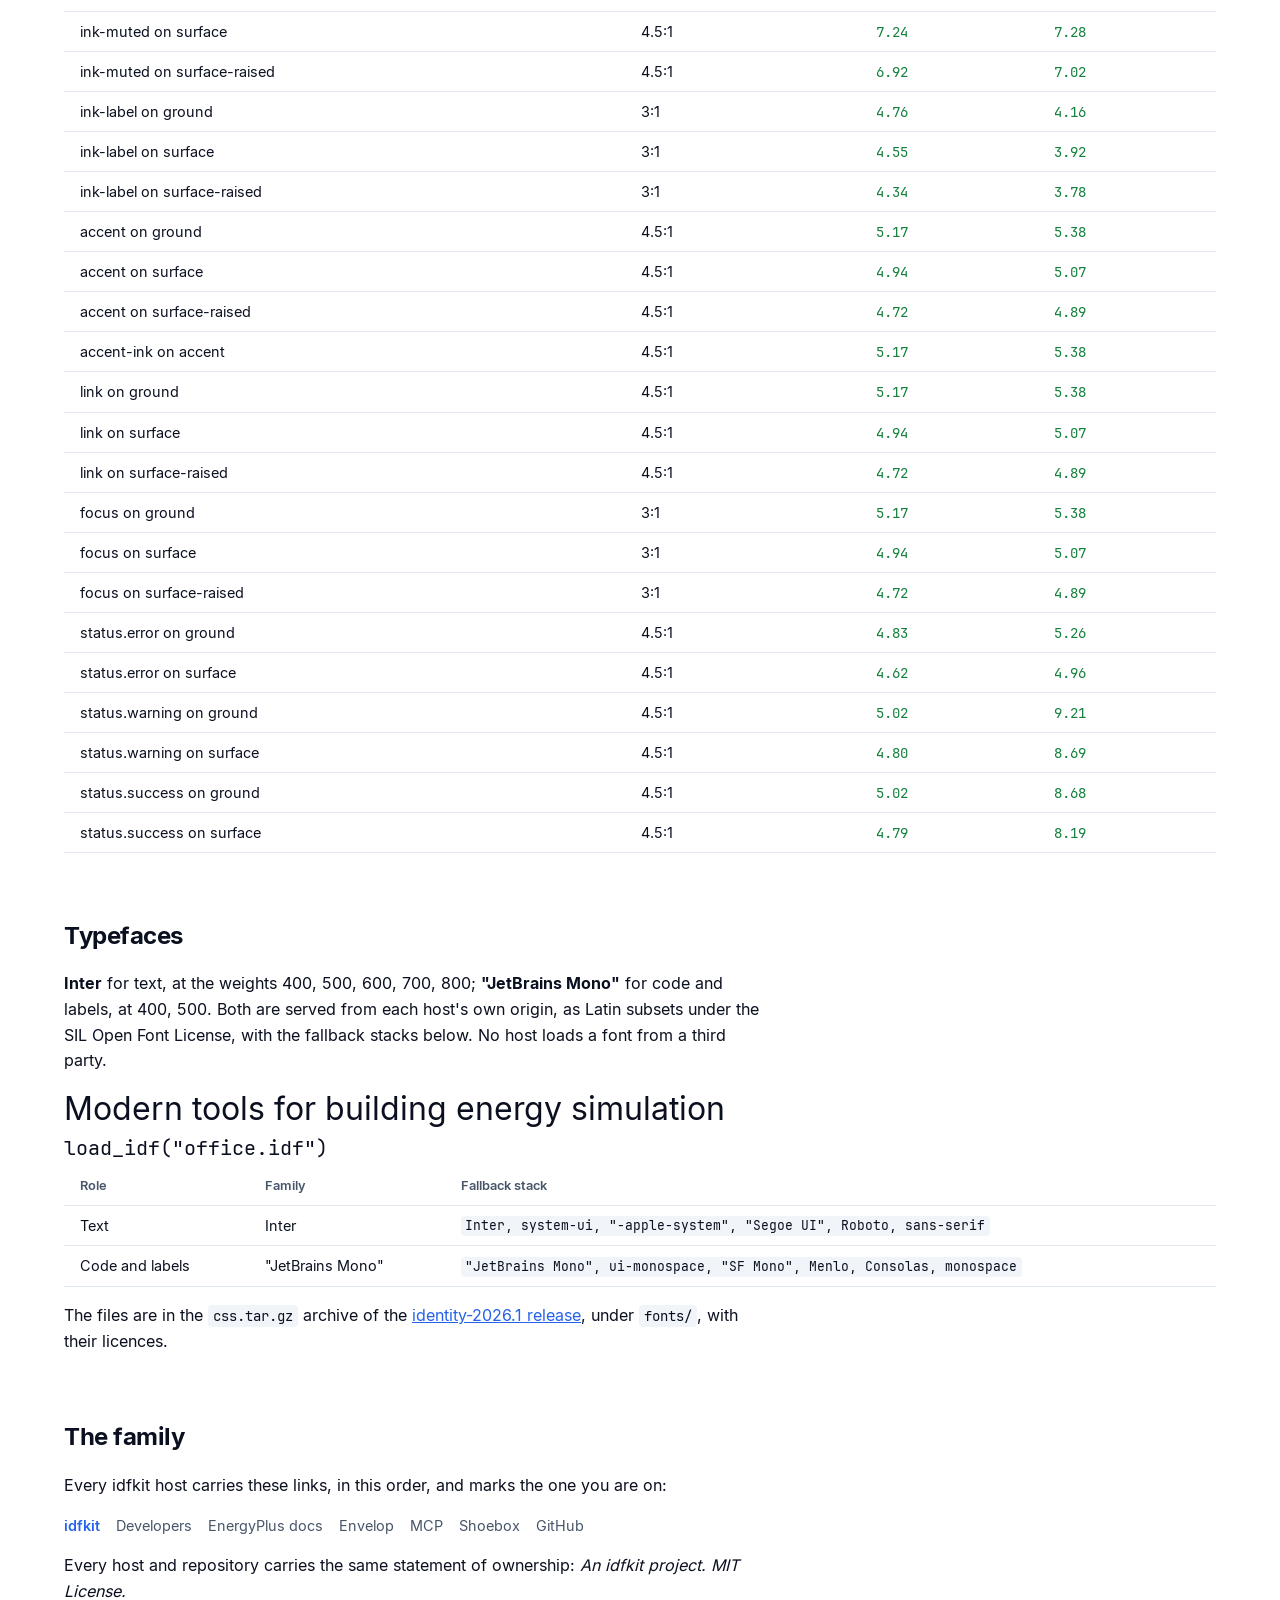
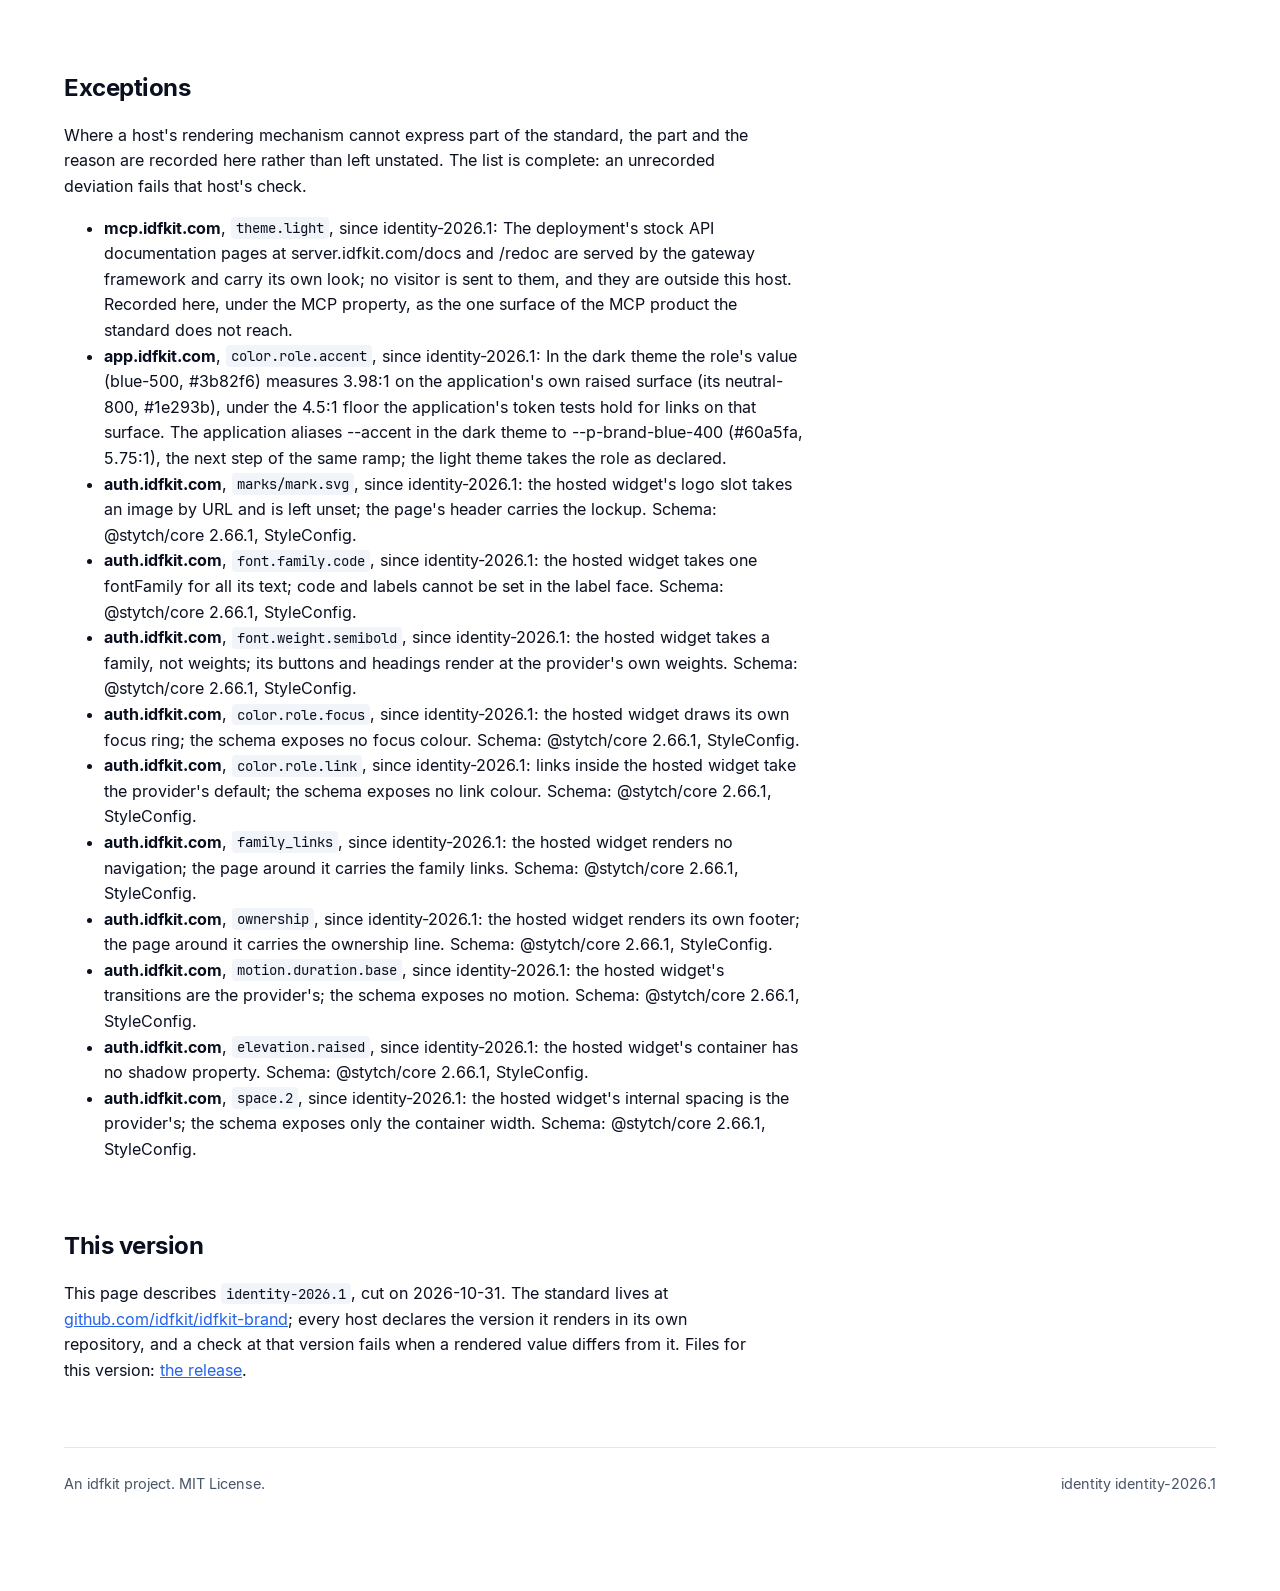
==== commit 2731572e: "Use the lockup the standard generates for this host" ====
--- a/brand/index.html
+++ b/brand/index.html
@@ -33,6 +33,7 @@
   main { max-width: 72rem; margin: 0 auto; padding: var(--idfkit-space-6) var(--idfkit-space-3) var(--idfkit-space-12); }
   header.page { display: flex; align-items: center; justify-content: space-between; gap: var(--idfkit-space-3); flex-wrap: wrap; padding-bottom: var(--idfkit-space-3); border-bottom: 1px solid var(--idfkit-color-border); }
   header.page svg { height: 2rem; width: auto; }
+  header.page > a { color: var(--idfkit-color-ink); }
   h1 { font-size: 2.25rem; font-weight: var(--idfkit-font-weight-extrabold); letter-spacing: -0.03em; margin: var(--idfkit-space-6) 0 var(--idfkit-space-1); }
   h2 { font-size: 1.5rem; font-weight: var(--idfkit-font-weight-bold); letter-spacing: -0.02em; margin: var(--idfkit-space-8) 0 var(--idfkit-space-2); }
   h3 { font-size: 1.05rem; font-weight: var(--idfkit-font-weight-semibold); margin: var(--idfkit-space-3) 0 var(--idfkit-space-1); }
@@ -216,7 +217,7 @@
   <ul>
     <li><strong>mcp.idfkit.com</strong>, <code>theme.light</code>, since identity-2026.1: The deployment&#x27;s stock API documentation pages at server.idfkit.com/docs and /redoc are served by the gateway framework and carry its own look; no visitor is sent to them, and they are outside this host. Recorded here, under the MCP property, as the one surface of the MCP product the standard does not reach.</li>
     <li><strong>app.idfkit.com</strong>, <code>color.role.accent</code>, since identity-2026.1: In the dark theme the role&#x27;s value (blue-500, #3b82f6) measures 3.98:1 on the application&#x27;s own raised surface (its neutral-800, #1e293b), under the 4.5:1 floor the application&#x27;s token tests hold for links on that surface. The application aliases --accent in the dark theme to --p-brand-blue-400 (#60a5fa, 5.75:1), the next step of the same ramp; the light theme takes the role as declared.</li>
-    <li><strong>auth.idfkit.com</strong>, <code>marks/mark.svg</code>, since identity-2026.1: the hosted widget takes a logo image by URL; the mark cannot be inlined in currentColor or sized by the page. Schema: @stytch/core 2.66.1, StyleConfig.</li>
+    <li><strong>auth.idfkit.com</strong>, <code>marks/mark.svg</code>, since identity-2026.1: the hosted widget&#x27;s logo slot takes an image by URL and is left unset; the page&#x27;s header carries the lockup. Schema: @stytch/core 2.66.1, StyleConfig.</li>
     <li><strong>auth.idfkit.com</strong>, <code>font.family.code</code>, since identity-2026.1: the hosted widget takes one fontFamily for all its text; code and labels cannot be set in the label face. Schema: @stytch/core 2.66.1, StyleConfig.</li>
     <li><strong>auth.idfkit.com</strong>, <code>font.weight.semibold</code>, since identity-2026.1: the hosted widget takes a family, not weights; its buttons and headings render at the provider&#x27;s own weights. Schema: @stytch/core 2.66.1, StyleConfig.</li>
     <li><strong>auth.idfkit.com</strong>, <code>color.role.focus</code>, since identity-2026.1: the hosted widget draws its own focus ring; the schema exposes no focus colour. Schema: @stytch/core 2.66.1, StyleConfig.</li>
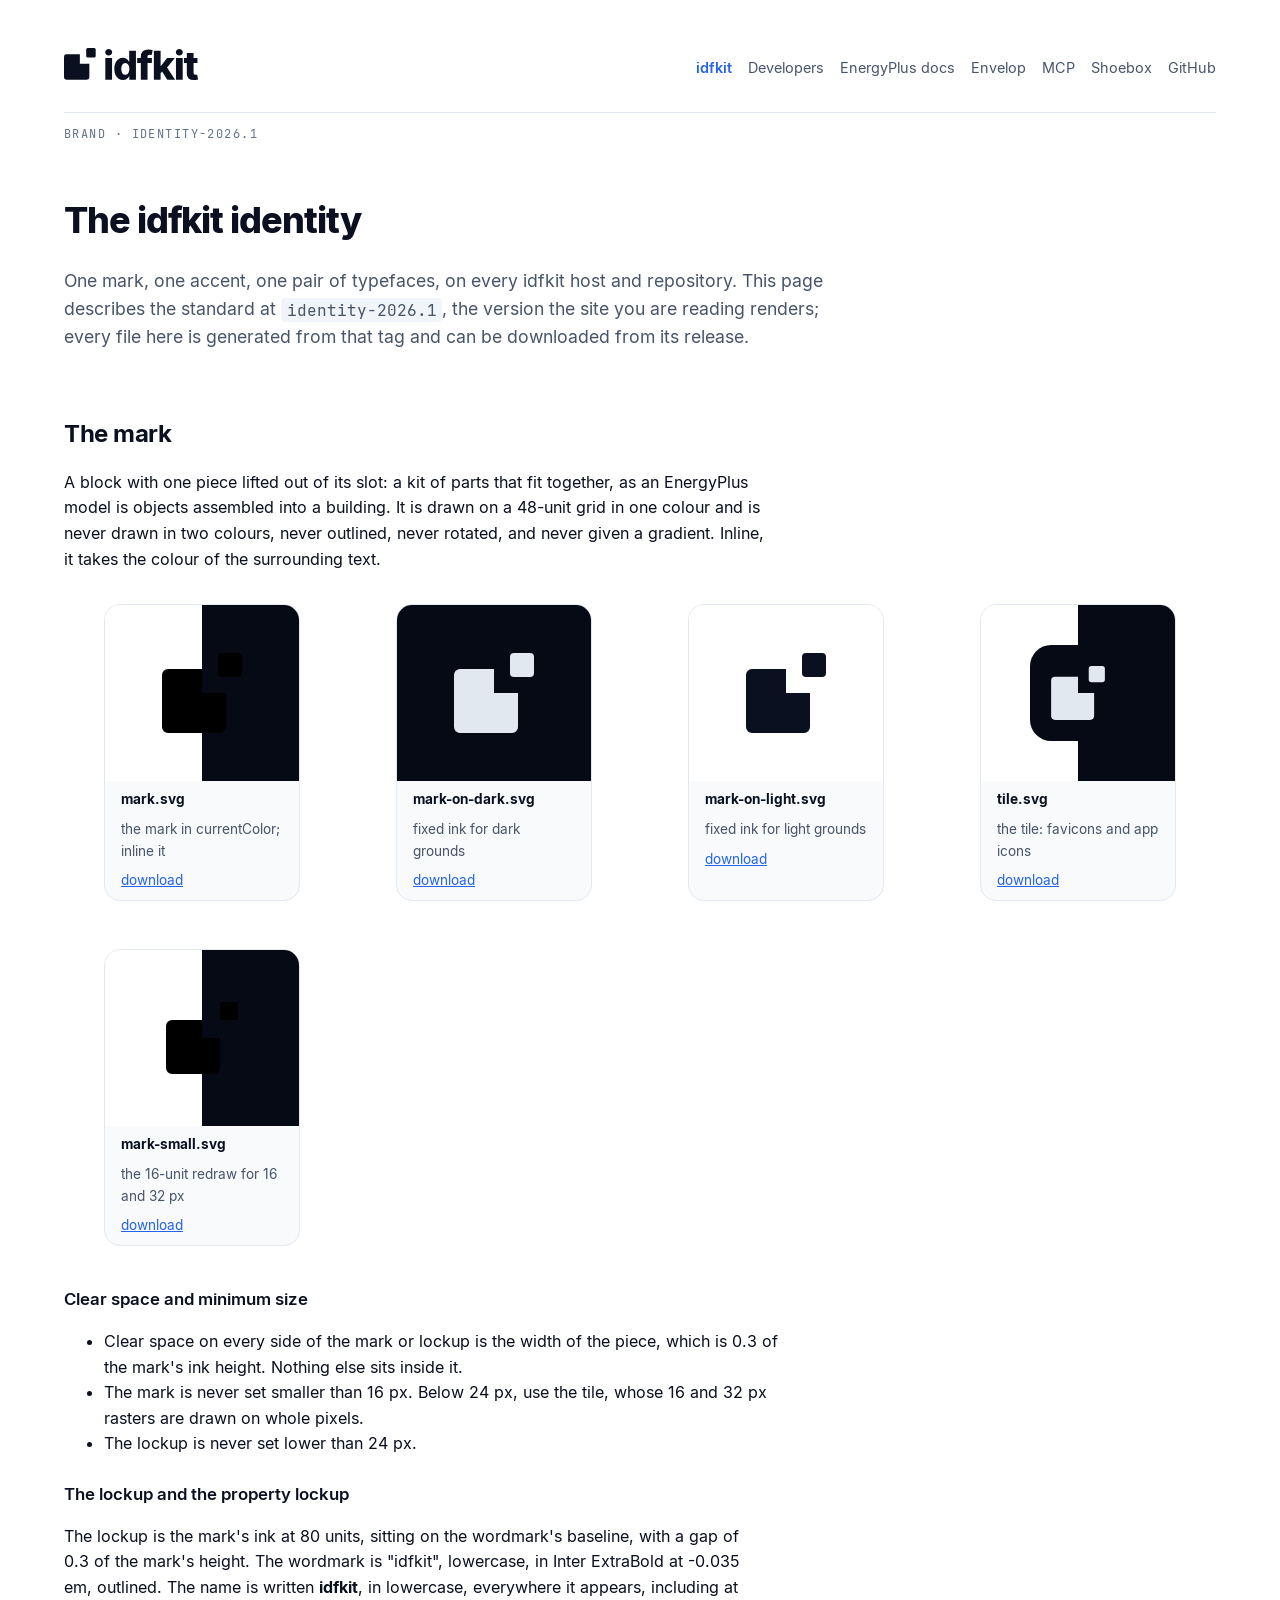
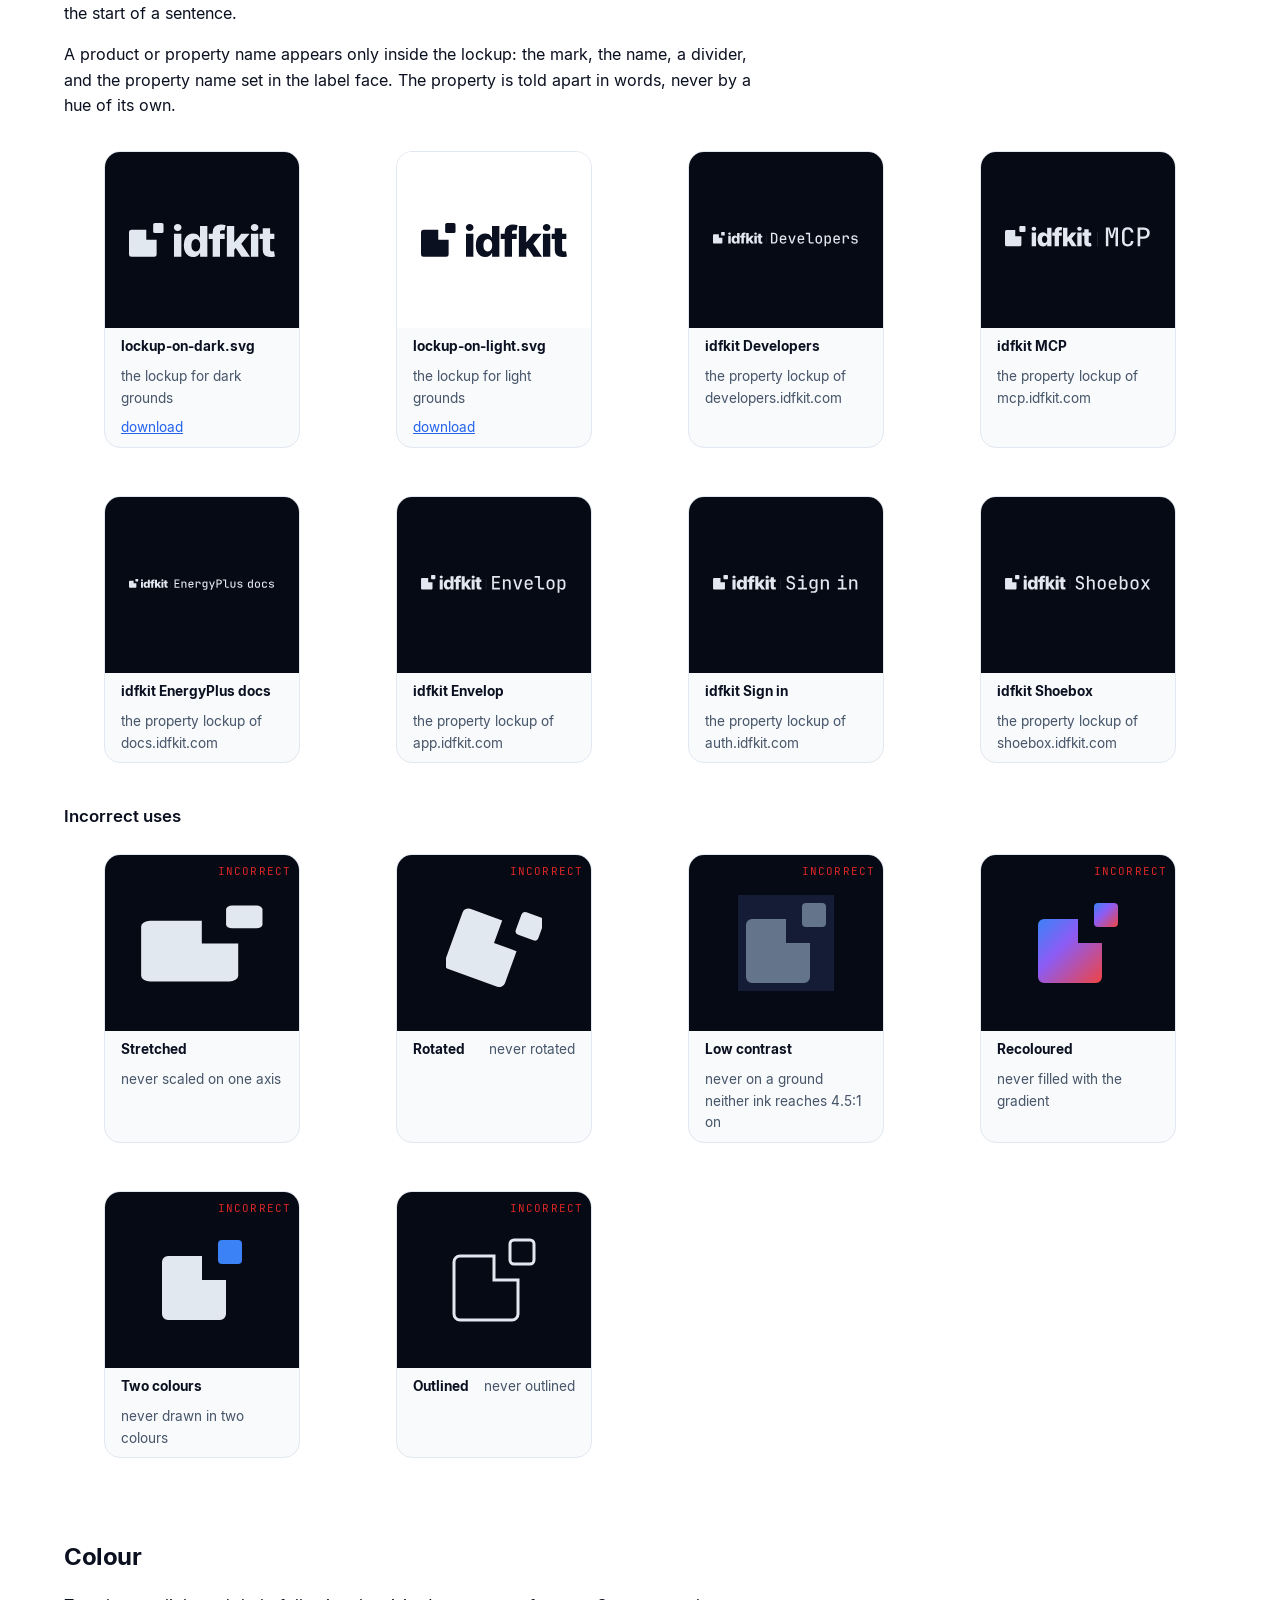
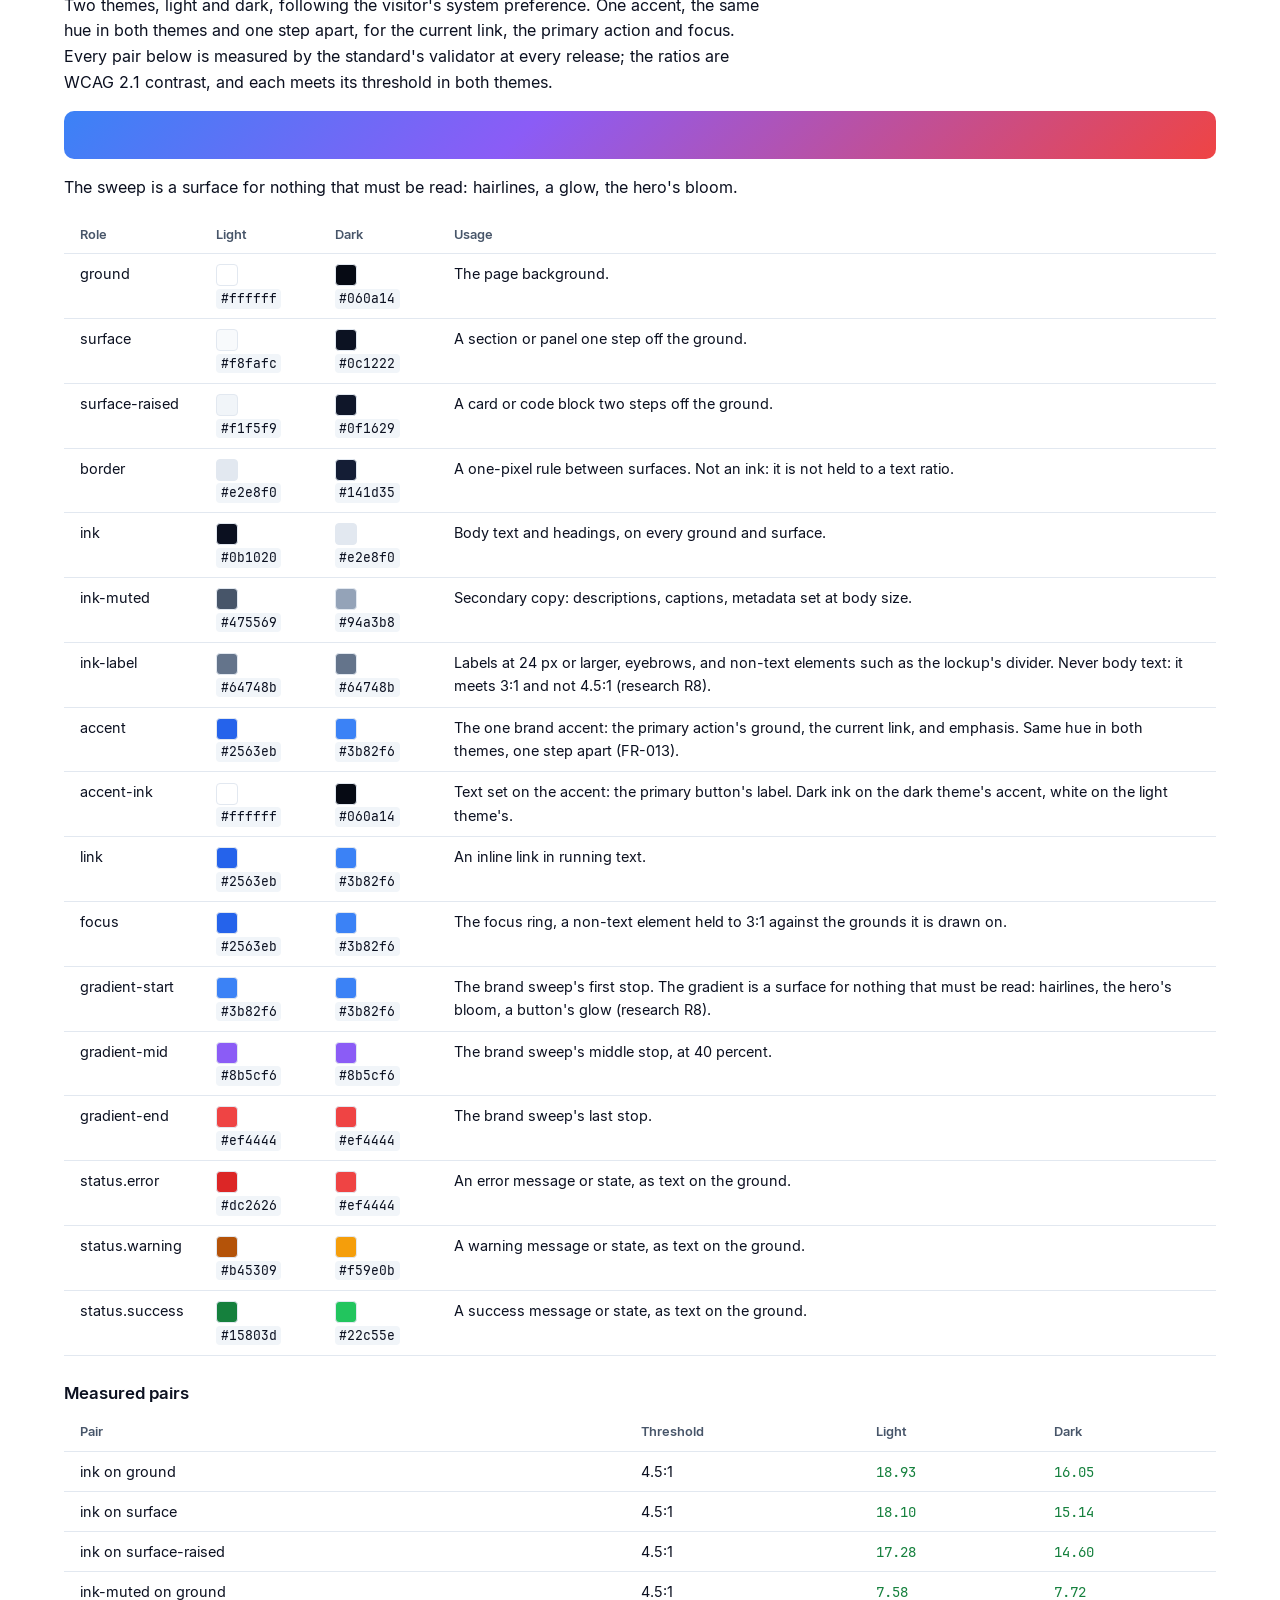
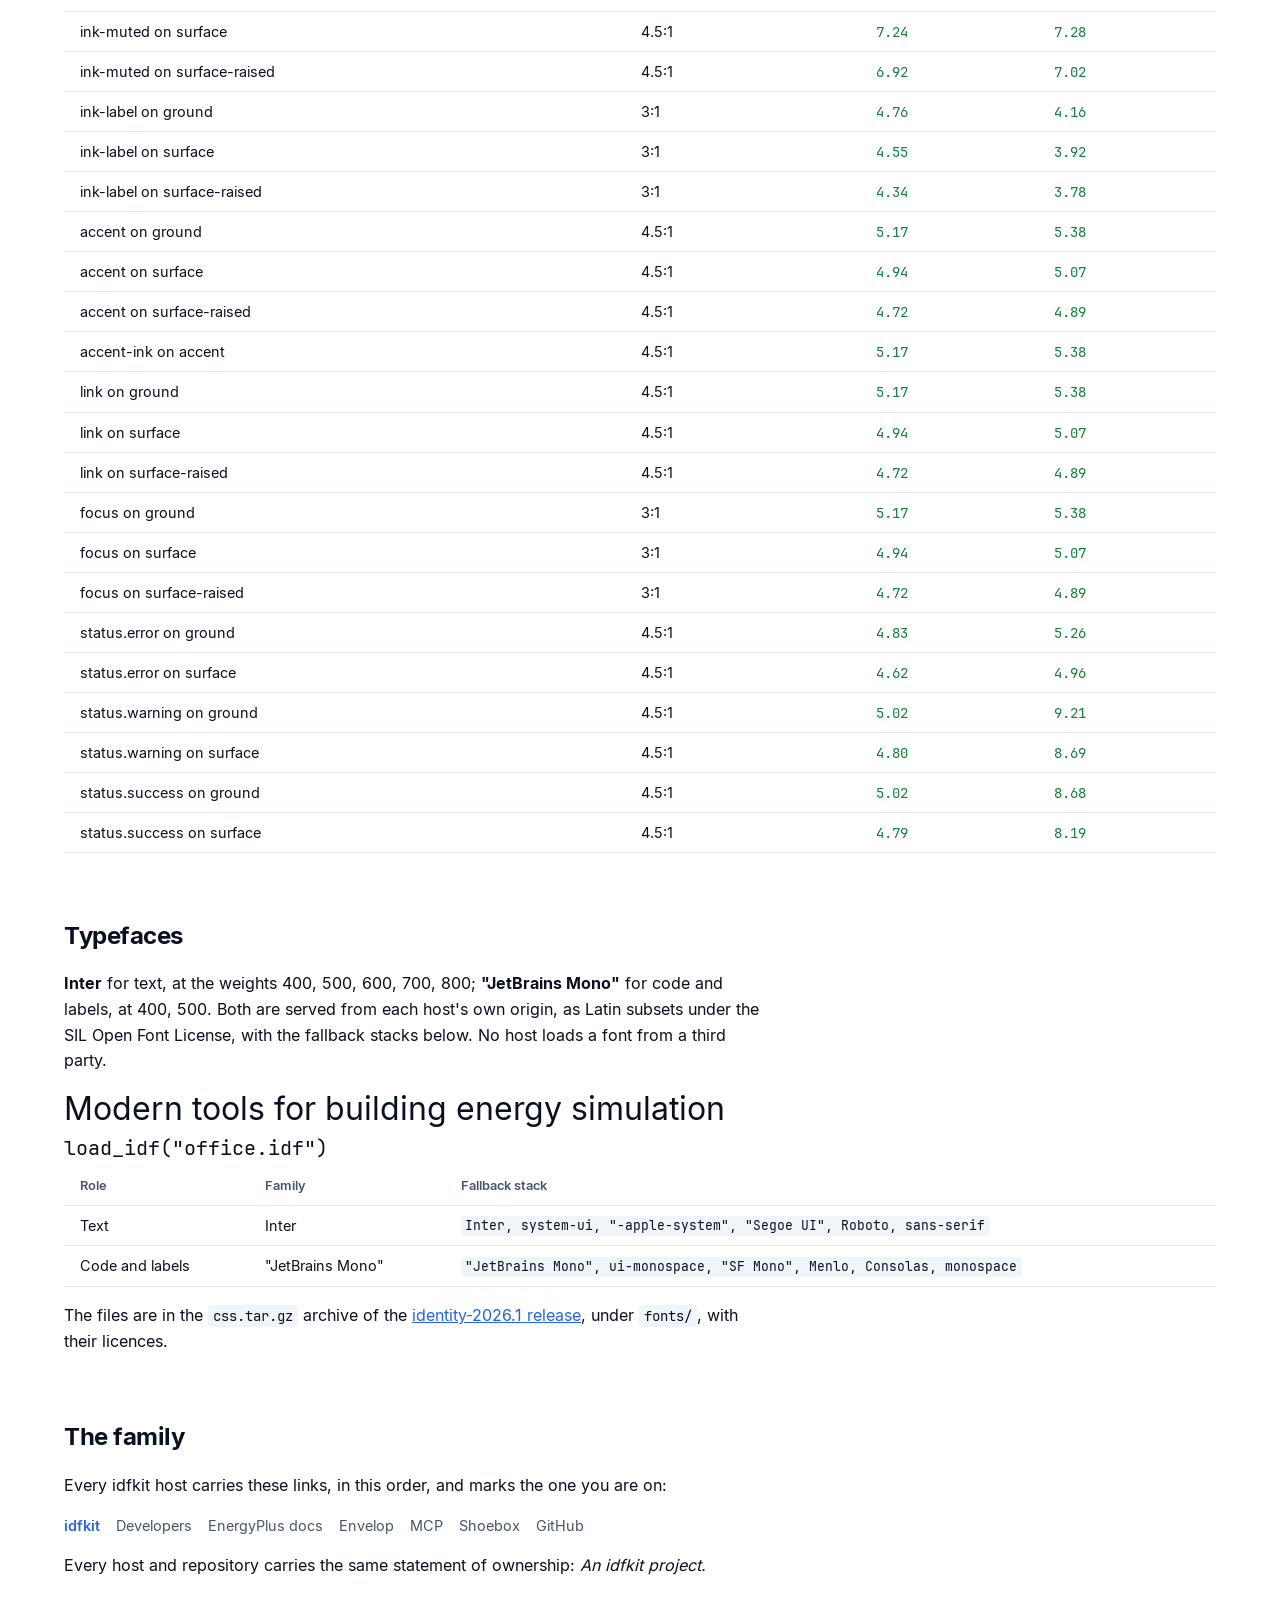
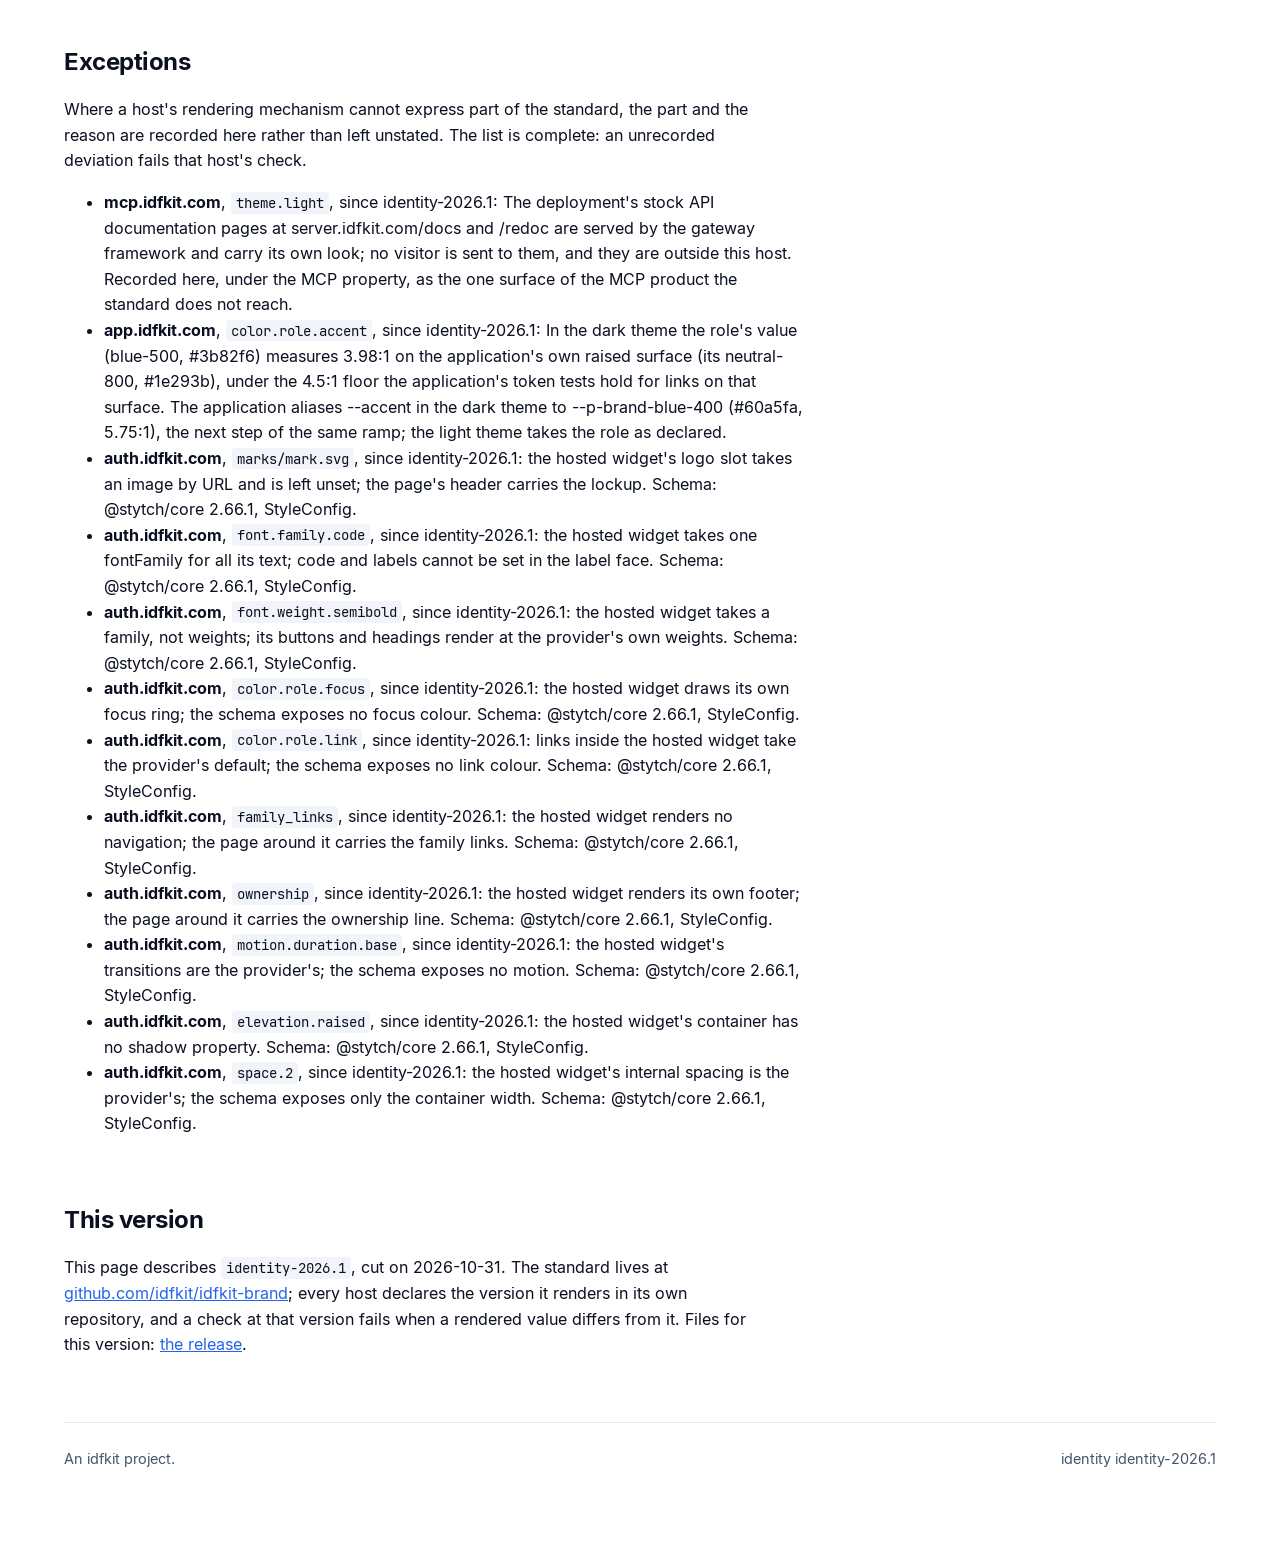
==== commit 0b214105: "Shorten the ownership line to name the organisation alone" ====
--- a/brand/index.html
+++ b/brand/index.html
@@ -210,7 +210,7 @@
     <a href="https://shoebox.idfkit.com">Shoebox</a>
     <a href="https://github.com/idfkit">GitHub</a>
   </nav>
-  <p>Every host and repository carries the same statement of ownership: <em>An idfkit project. MIT License.</em></p>
+  <p>Every host and repository carries the same statement of ownership: <em>An idfkit project.</em></p>
 
   <h2 id="exceptions">Exceptions</h2>
   <p>Where a host's rendering mechanism cannot express part of the standard, the part and the reason are recorded here rather than left unstated. The list is complete: an unrecorded deviation fails that host's check.</p>
@@ -233,7 +233,7 @@
   <p>This page describes <code>identity-2026.1</code>, cut on 2026-10-31. The standard lives at <a href="https://github.com/idfkit/idfkit-brand">github.com/idfkit/idfkit-brand</a>; every host declares the version it renders in its own repository, and a check at that version fails when a rendered value differs from it. Files for this version: <a href="https://github.com/idfkit/idfkit-brand/releases/tag/identity-2026.1">the release</a>.</p>
 
   <footer class="page">
-    <span>An idfkit project. MIT License.</span>
+    <span>An idfkit project.</span>
     <span>identity identity-2026.1</span>
   </footer>
 </main>
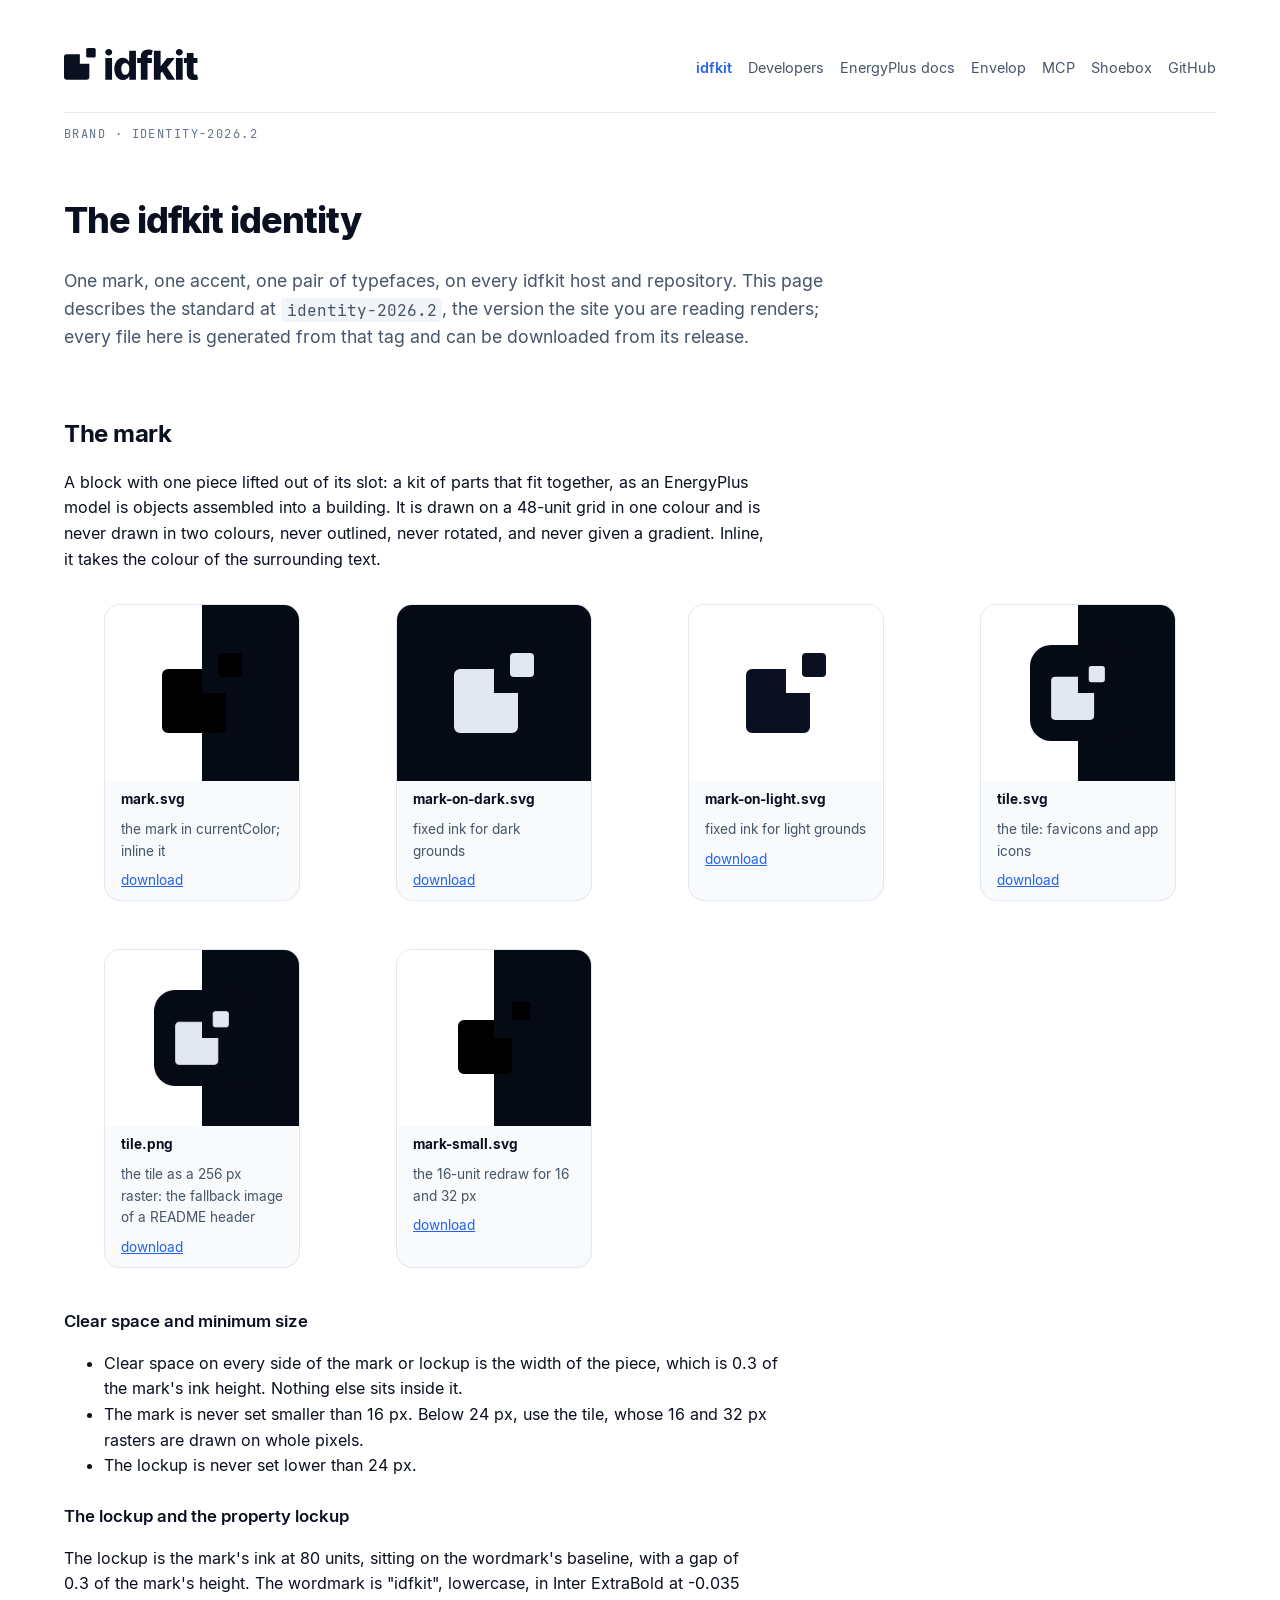
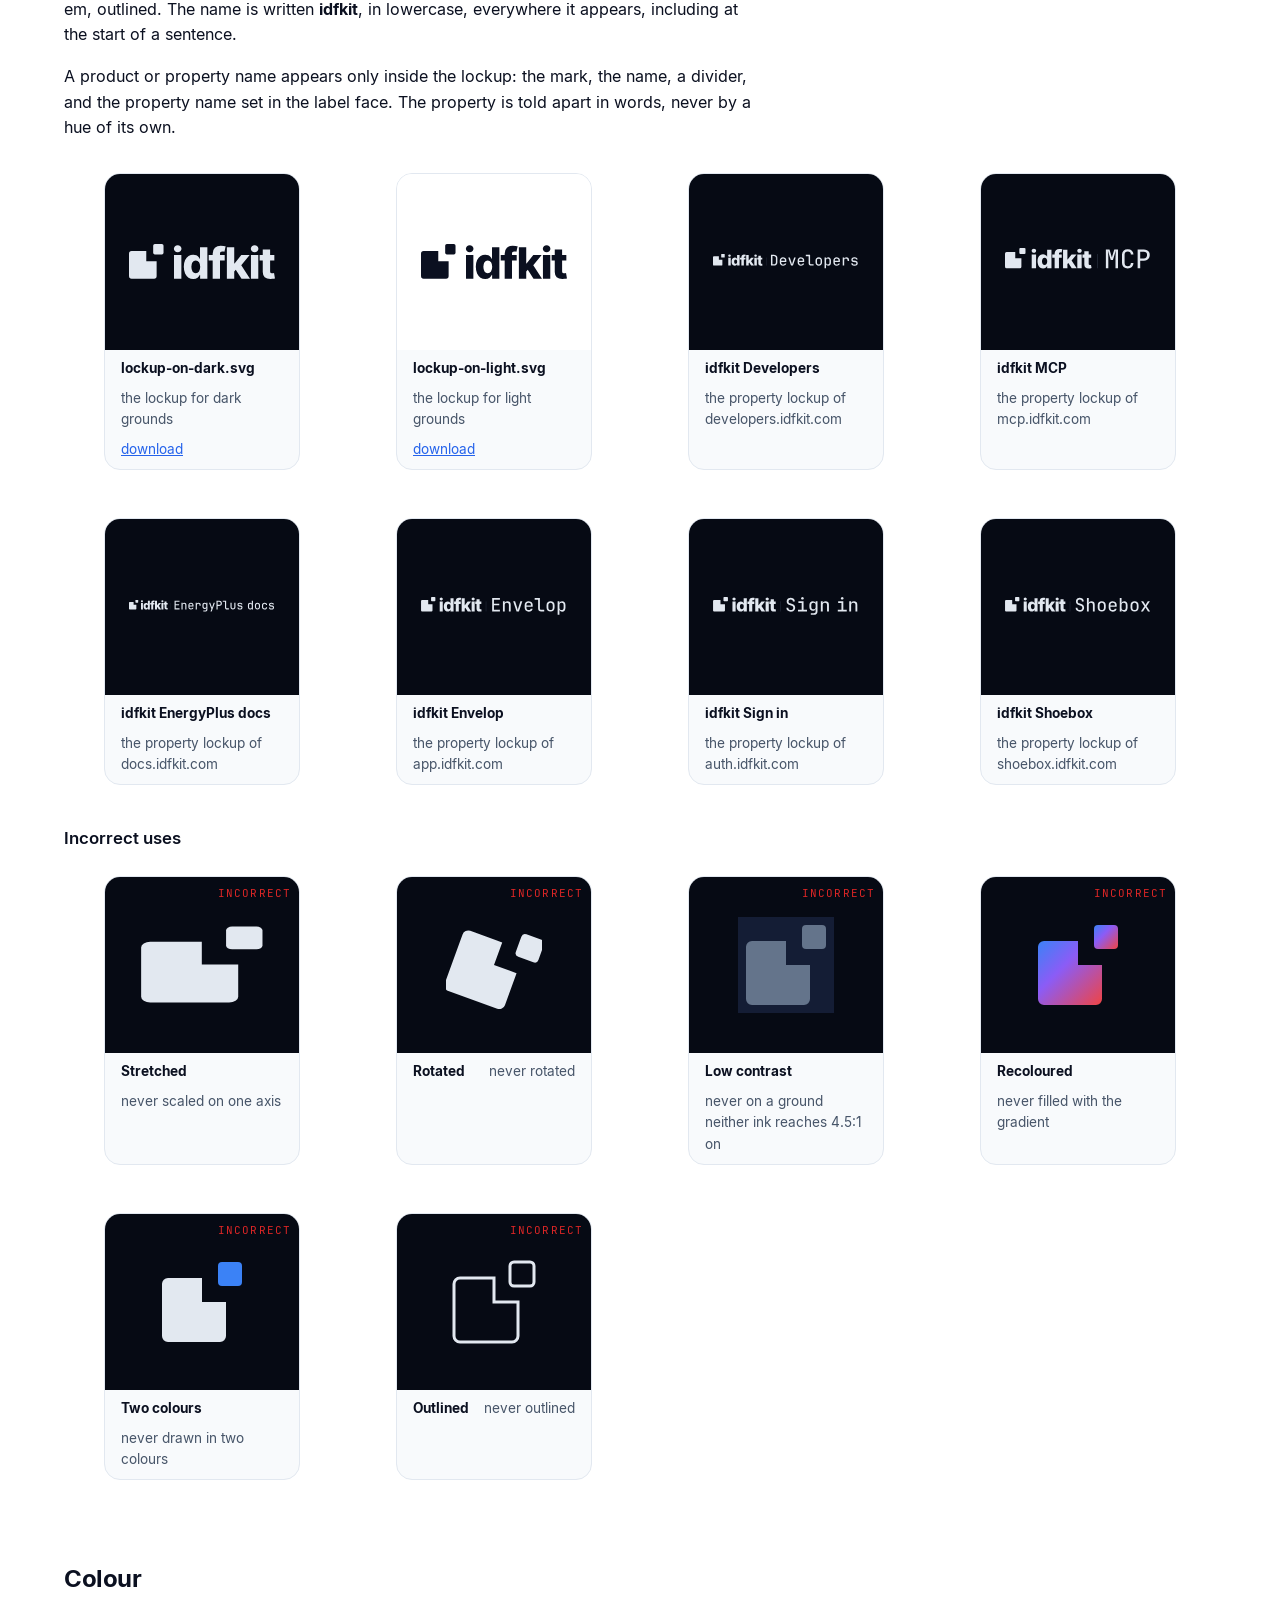
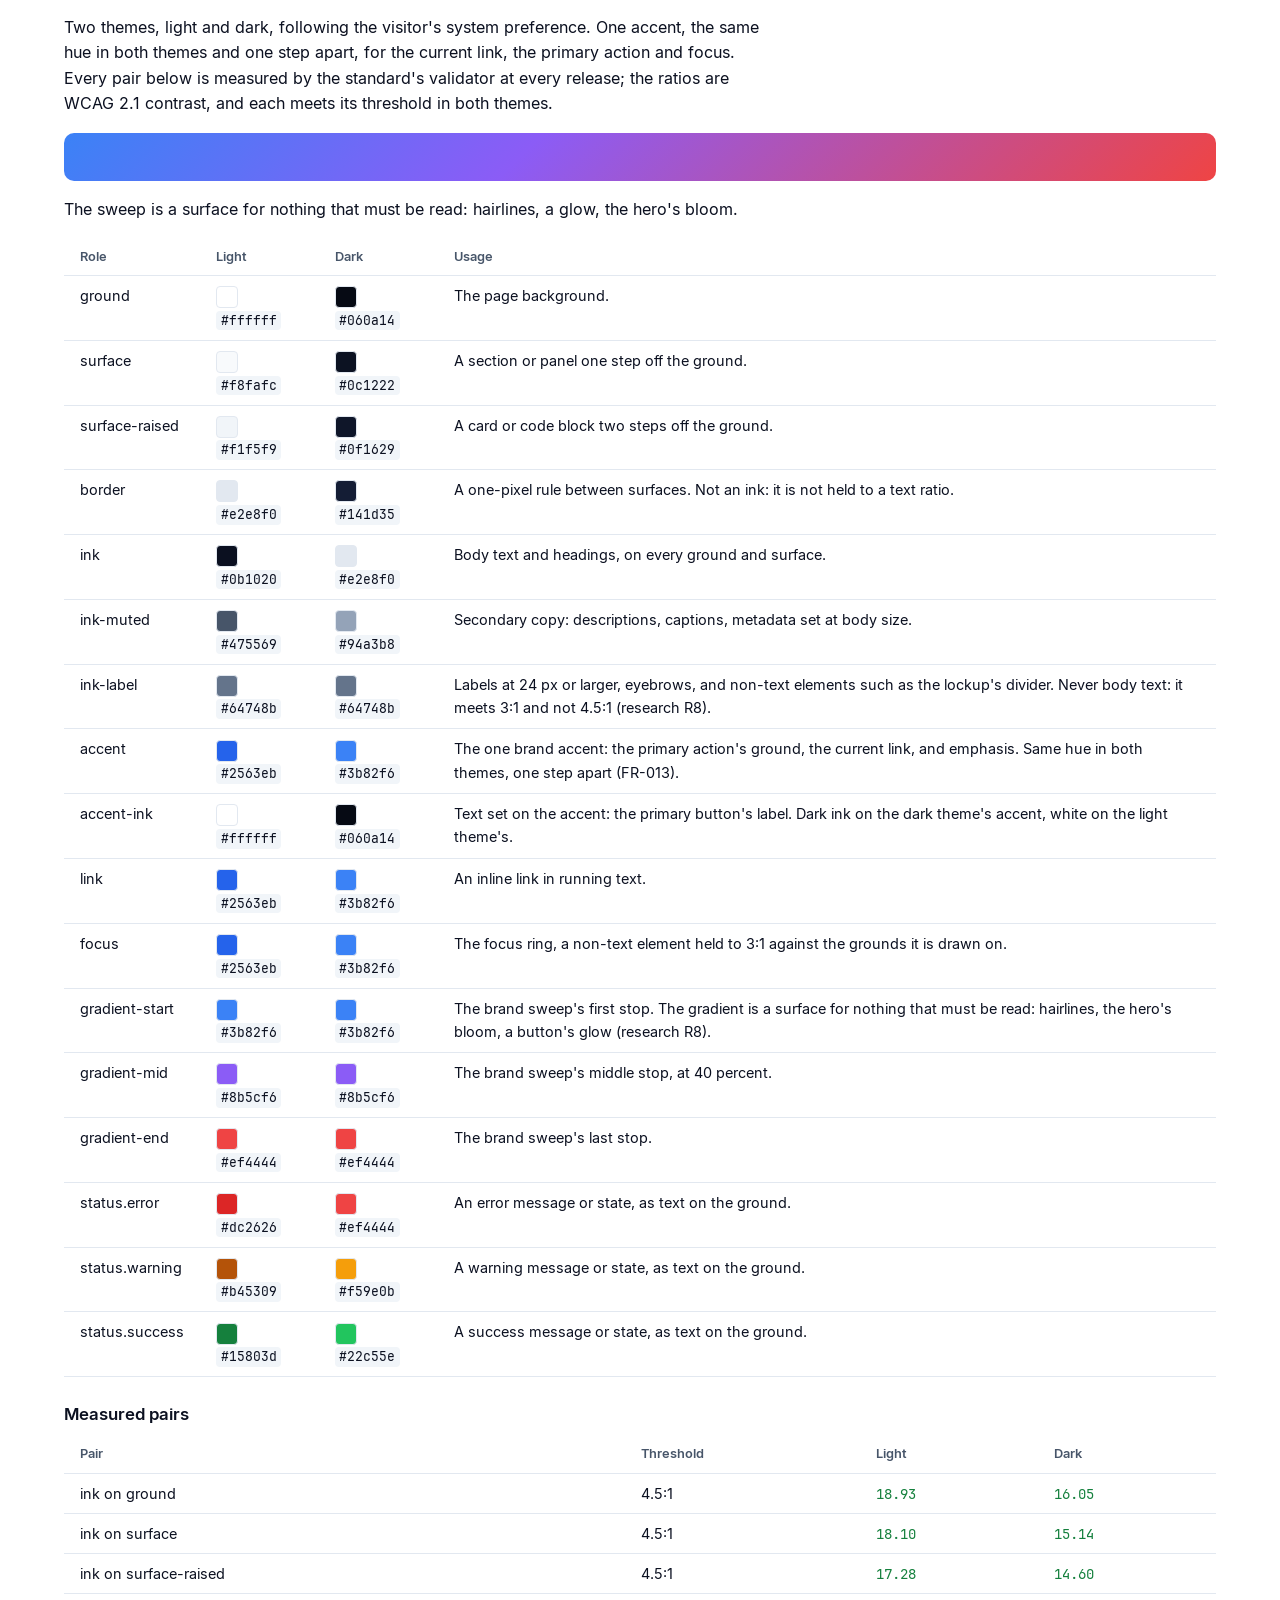
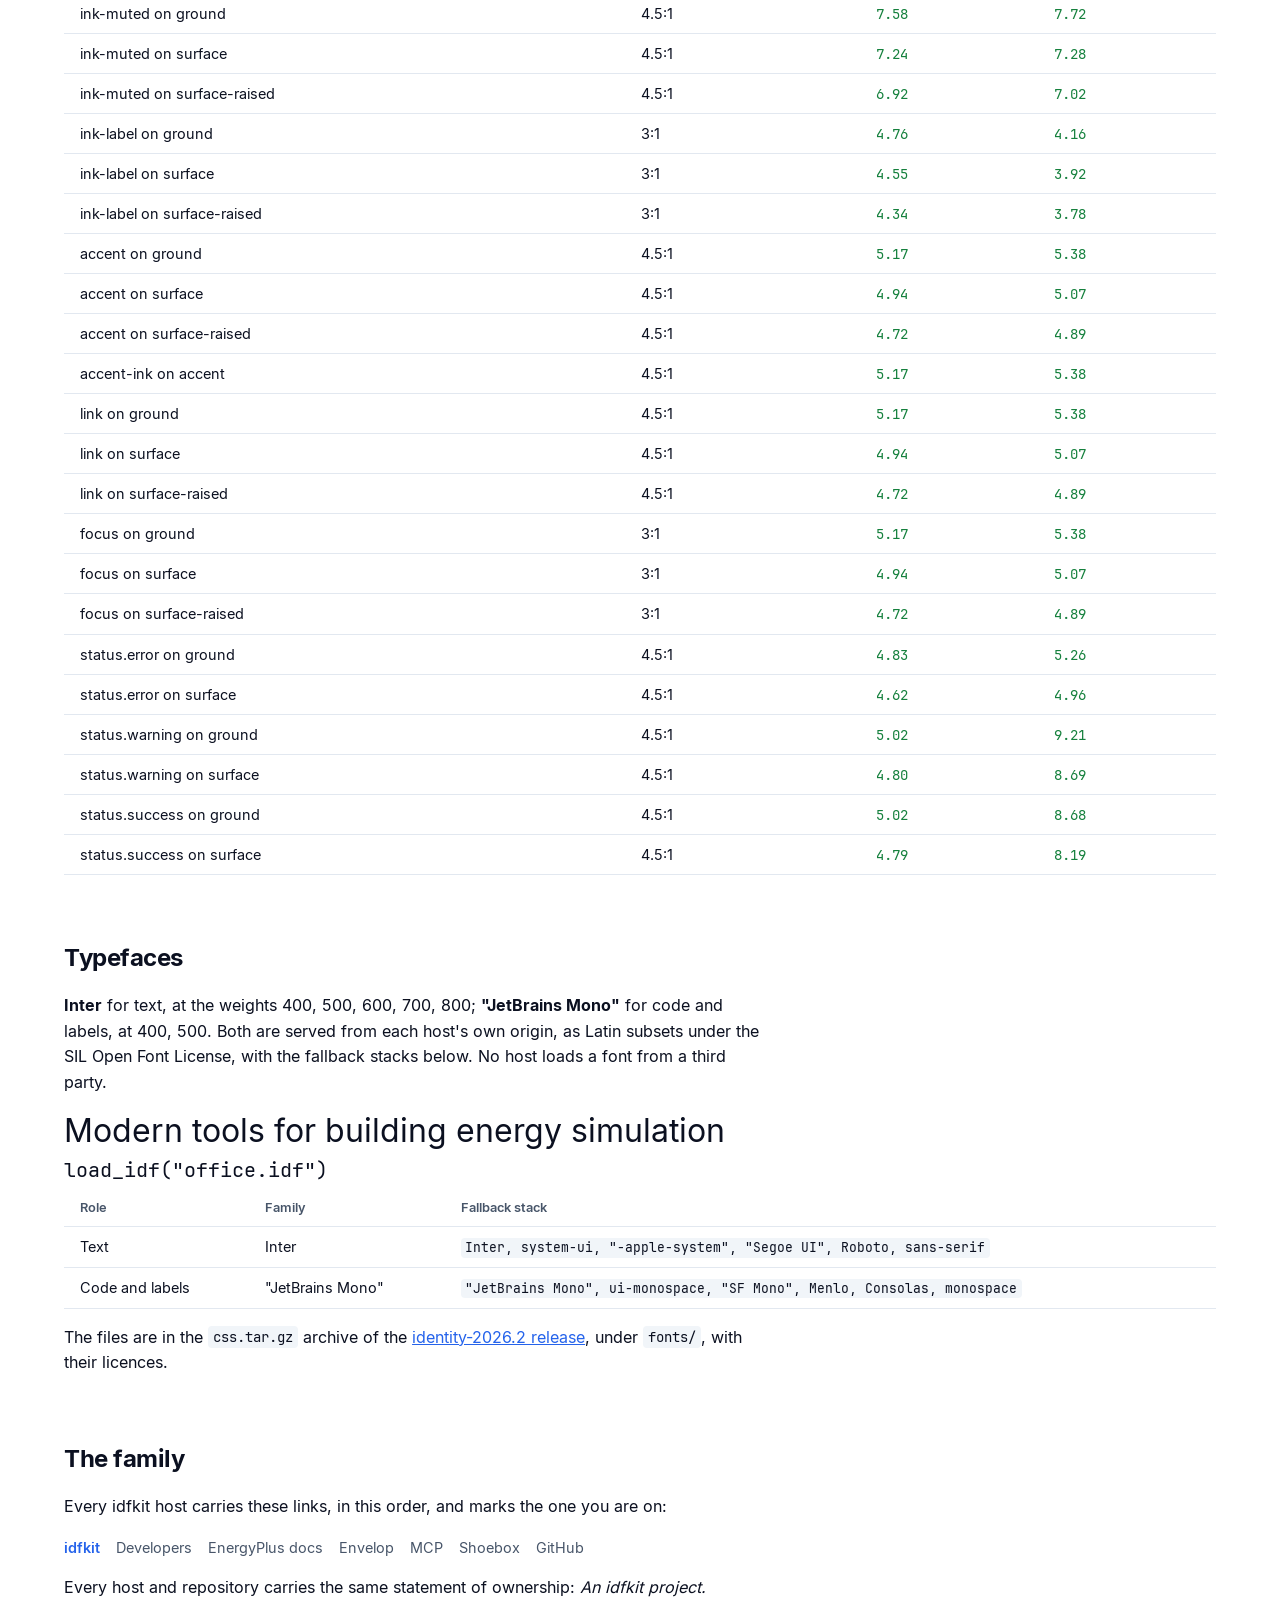
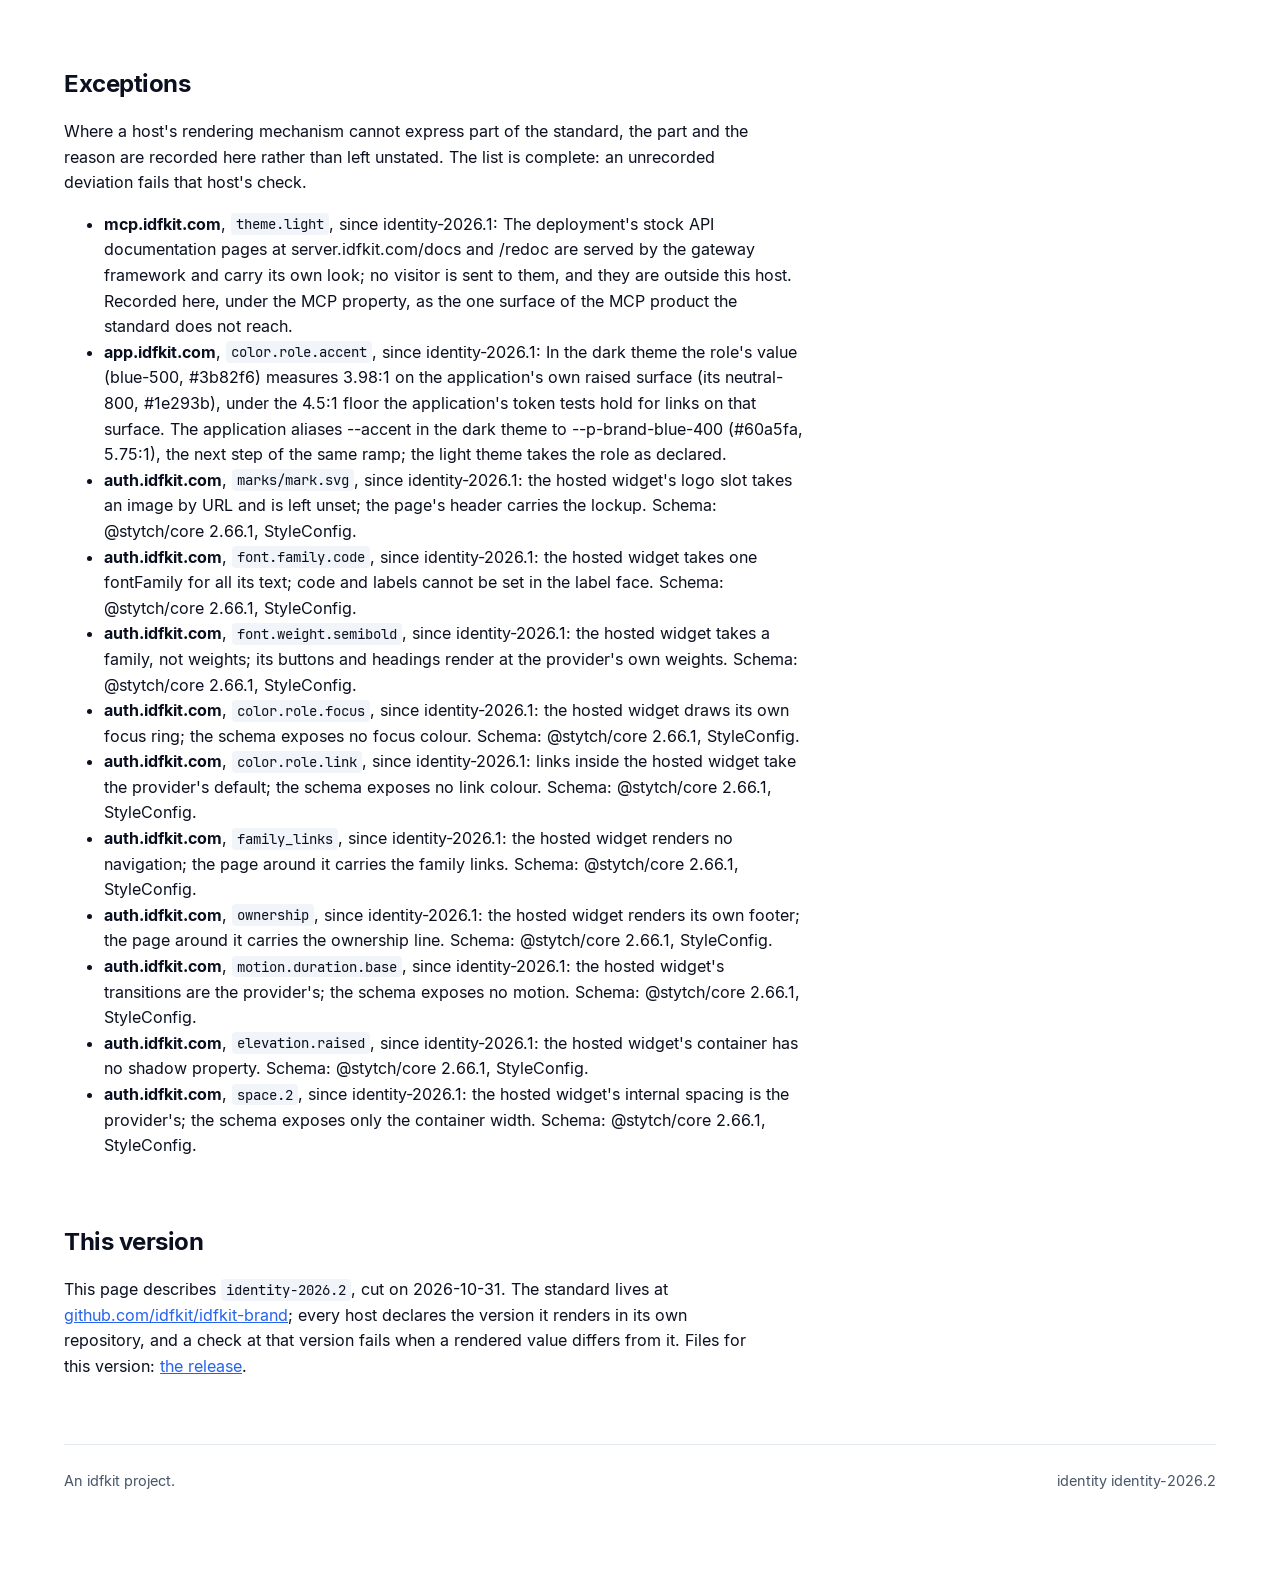
==== commit 08f7c9cc: "Move the identity to identity-2026.2 The README header's fallback becomes tile.png, since the VS Cod" ====
--- a/brand/index.html
+++ b/brand/index.html
@@ -4,7 +4,7 @@
 <meta charset="utf-8">
 <meta name="viewport" content="width=device-width, initial-scale=1">
 <title>idfkit brand</title>
-<meta name="description" content="The idfkit visual identity: the mark, its rules, the colours in both themes, the typefaces, and the exceptions, at identity-2026.1.">
+<meta name="description" content="The idfkit visual identity: the mark, its rules, the colours in both themes, the typefaces, and the exceptions, at identity-2026.2.">
 <!--
   The brand page (FR-034, research R16). build.py renders it from the standard at the tag; the
   marketing site vendors it unchanged and serves it at /brand/. It expects the css derivation
@@ -15,7 +15,7 @@
 <link rel="stylesheet" href="css/fonts.css">
 <link rel="stylesheet" href="css/motion.css">
 <link rel="stylesheet" href="css/forced-colors.css">
-<!-- idfkit identity identity-2026.1: the favicon set, both theme colours and the social image of https://idfkit.com. Paths are relative to the host's root; the identity-adopt skill rewrites the prefix where a host serves this directory elsewhere. -->
+<!-- idfkit identity identity-2026.2: the favicon set, both theme colours and the social image of https://idfkit.com. Paths are relative to the host's root; the identity-adopt skill rewrites the prefix where a host serves this directory elsewhere. -->
 <link rel="icon" href="/brand/hosts/idfkit.com/favicon.svg" type="image/svg+xml">
 <link rel="icon" href="/brand/hosts/idfkit.com/favicon.ico" sizes="16x16 32x32 48x48">
 <link rel="apple-touch-icon" href="/brand/hosts/idfkit.com/apple-touch-icon.png">
@@ -83,17 +83,18 @@
   </nav>
   </header>
 
-  <p class="eyebrow">Brand · identity-2026.1</p>
+  <p class="eyebrow">Brand · identity-2026.2</p>
   <h1>The idfkit identity</h1>
-  <p class="lede">One mark, one accent, one pair of typefaces, on every idfkit host and repository. This page describes the standard at <code>identity-2026.1</code>, the version the site you are reading renders; every file here is generated from that tag and can be downloaded from its release.</p>
+  <p class="lede">One mark, one accent, one pair of typefaces, on every idfkit host and repository. This page describes the standard at <code>identity-2026.2</code>, the version the site you are reading renders; every file here is generated from that tag and can be downloaded from its release.</p>
 
   <h2 id="mark">The mark</h2>
   <p>A block with one piece lifted out of its slot: a kit of parts that fit together, as an EnergyPlus model is objects assembled into a building. It is drawn on a 48-unit grid in one colour and is never drawn in two colours, never outlined, never rotated, and never given a gradient. Inline, it takes the colour of the surrounding text.</p>
   <div class="grid">
     <figure class="specimen"><div class="ground split"><img src="brand-page/assets/mark.svg" alt="mark.svg"></div><figcaption class="caption"><strong>mark.svg</strong><span>the mark in currentColor; inline it</span><a href="brand-page/assets/mark.svg" download>download</a></figcaption></figure>
-    <figure class="specimen"><div class="ground dark"><img src="brand-page/assets/mark-on-dark.svg" alt="mark-on-dark.svg"></div><figcaption class="caption"><strong>mark-on-dark.svg</strong><span>fixed ink for dark grounds</span><a href="https://github.com/idfkit/idfkit-brand/releases/download/identity-2026.1/mark-on-dark.svg" download>download</a></figcaption></figure>
-    <figure class="specimen"><div class="ground light"><img src="brand-page/assets/mark-on-light.svg" alt="mark-on-light.svg"></div><figcaption class="caption"><strong>mark-on-light.svg</strong><span>fixed ink for light grounds</span><a href="https://github.com/idfkit/idfkit-brand/releases/download/identity-2026.1/mark-on-light.svg" download>download</a></figcaption></figure>
-    <figure class="specimen"><div class="ground split"><img src="brand-page/assets/tile.svg" alt="tile.svg"></div><figcaption class="caption"><strong>tile.svg</strong><span>the tile: favicons and app icons</span><a href="https://github.com/idfkit/idfkit-brand/releases/download/identity-2026.1/tile.svg" download>download</a></figcaption></figure>
+    <figure class="specimen"><div class="ground dark"><img src="brand-page/assets/mark-on-dark.svg" alt="mark-on-dark.svg"></div><figcaption class="caption"><strong>mark-on-dark.svg</strong><span>fixed ink for dark grounds</span><a href="https://github.com/idfkit/idfkit-brand/releases/download/identity-2026.2/mark-on-dark.svg" download>download</a></figcaption></figure>
+    <figure class="specimen"><div class="ground light"><img src="brand-page/assets/mark-on-light.svg" alt="mark-on-light.svg"></div><figcaption class="caption"><strong>mark-on-light.svg</strong><span>fixed ink for light grounds</span><a href="https://github.com/idfkit/idfkit-brand/releases/download/identity-2026.2/mark-on-light.svg" download>download</a></figcaption></figure>
+    <figure class="specimen"><div class="ground split"><img src="brand-page/assets/tile.svg" alt="tile.svg"></div><figcaption class="caption"><strong>tile.svg</strong><span>the tile: favicons and app icons</span><a href="https://github.com/idfkit/idfkit-brand/releases/download/identity-2026.2/tile.svg" download>download</a></figcaption></figure>
+    <figure class="specimen"><div class="ground split"><img src="brand-page/assets/tile.png" alt="tile.png"></div><figcaption class="caption"><strong>tile.png</strong><span>the tile as a 256 px raster: the fallback image of a README header</span><a href="https://github.com/idfkit/idfkit-brand/releases/download/identity-2026.2/tile.png" download>download</a></figcaption></figure>
     <figure class="specimen"><div class="ground split"><img src="brand-page/assets/mark-small.svg" alt="mark-small.svg"></div><figcaption class="caption"><strong>mark-small.svg</strong><span>the 16-unit redraw for 16 and 32 px</span><a href="brand-page/assets/mark-small.svg" download>download</a></figcaption></figure>
   </div>
 
@@ -108,8 +109,8 @@
   <p>The lockup is the mark's ink at 80 units, sitting on the wordmark's baseline, with a gap of 0.3 of the mark's height. The wordmark is "idfkit", lowercase, in Inter ExtraBold at -0.035 em, outlined. The name is written <strong>idfkit</strong>, in lowercase, everywhere it appears, including at the start of a sentence.</p>
   <p>A product or property name appears only inside the lockup: the mark, the name, a divider, and the property name set in the label face. The property is told apart in words, never by a hue of its own.</p>
   <div class="grid">
-    <figure class="specimen"><div class="ground dark"><img src="brand-page/assets/lockup-on-dark.svg" alt="lockup-on-dark.svg"></div><figcaption class="caption"><strong>lockup-on-dark.svg</strong><span>the lockup for dark grounds</span><a href="https://github.com/idfkit/idfkit-brand/releases/download/identity-2026.1/lockup-on-dark.svg" download>download</a></figcaption></figure>
-    <figure class="specimen"><div class="ground light"><img src="brand-page/assets/lockup-on-light.svg" alt="lockup-on-light.svg"></div><figcaption class="caption"><strong>lockup-on-light.svg</strong><span>the lockup for light grounds</span><a href="https://github.com/idfkit/idfkit-brand/releases/download/identity-2026.1/lockup-on-light.svg" download>download</a></figcaption></figure>
+    <figure class="specimen"><div class="ground dark"><img src="brand-page/assets/lockup-on-dark.svg" alt="lockup-on-dark.svg"></div><figcaption class="caption"><strong>lockup-on-dark.svg</strong><span>the lockup for dark grounds</span><a href="https://github.com/idfkit/idfkit-brand/releases/download/identity-2026.2/lockup-on-dark.svg" download>download</a></figcaption></figure>
+    <figure class="specimen"><div class="ground light"><img src="brand-page/assets/lockup-on-light.svg" alt="lockup-on-light.svg"></div><figcaption class="caption"><strong>lockup-on-light.svg</strong><span>the lockup for light grounds</span><a href="https://github.com/idfkit/idfkit-brand/releases/download/identity-2026.2/lockup-on-light.svg" download>download</a></figcaption></figure>
     <figure class="specimen"><div class="ground dark"><img src="brand-page/assets/lockup-developers.svg" alt="idfkit Developers"></div><figcaption class="caption"><strong>idfkit Developers</strong><span>the property lockup of developers.idfkit.com</span></figcaption></figure>
     <figure class="specimen"><div class="ground dark"><img src="brand-page/assets/lockup-mcp.svg" alt="idfkit MCP"></div><figcaption class="caption"><strong>idfkit MCP</strong><span>the property lockup of mcp.idfkit.com</span></figcaption></figure>
     <figure class="specimen"><div class="ground dark"><img src="brand-page/assets/lockup-docs.svg" alt="idfkit EnergyPlus docs"></div><figcaption class="caption"><strong>idfkit EnergyPlus docs</strong><span>the property lockup of docs.idfkit.com</span></figcaption></figure>
@@ -197,7 +198,7 @@
       <tr><td>Code and labels</td><td>"JetBrains Mono"</td><td><code>"JetBrains Mono", ui-monospace, "SF Mono", Menlo, Consolas, monospace</code></td></tr>
     </tbody>
   </table>
-  <p>The files are in the <code>css.tar.gz</code> archive of the <a href="https://github.com/idfkit/idfkit-brand/releases/tag/identity-2026.1">identity-2026.1 release</a>, under <code>fonts/</code>, with their licences.</p>
+  <p>The files are in the <code>css.tar.gz</code> archive of the <a href="https://github.com/idfkit/idfkit-brand/releases/tag/identity-2026.2">identity-2026.2 release</a>, under <code>fonts/</code>, with their licences.</p>
 
   <h2 id="family">The family</h2>
   <p>Every idfkit host carries these links, in this order, and marks the one you are on:</p>
@@ -230,11 +231,11 @@
   </ul>
 
   <h2 id="version">This version</h2>
-  <p>This page describes <code>identity-2026.1</code>, cut on 2026-10-31. The standard lives at <a href="https://github.com/idfkit/idfkit-brand">github.com/idfkit/idfkit-brand</a>; every host declares the version it renders in its own repository, and a check at that version fails when a rendered value differs from it. Files for this version: <a href="https://github.com/idfkit/idfkit-brand/releases/tag/identity-2026.1">the release</a>.</p>
+  <p>This page describes <code>identity-2026.2</code>, cut on 2026-10-31. The standard lives at <a href="https://github.com/idfkit/idfkit-brand">github.com/idfkit/idfkit-brand</a>; every host declares the version it renders in its own repository, and a check at that version fails when a rendered value differs from it. Files for this version: <a href="https://github.com/idfkit/idfkit-brand/releases/tag/identity-2026.2">the release</a>.</p>
 
   <footer class="page">
     <span>An idfkit project.</span>
-    <span>identity identity-2026.1</span>
+    <span>identity identity-2026.2</span>
   </footer>
 </main>
 </body>
--- a/brand/css/tokens.css
+++ b/brand/css/tokens.css
@@ -1,4 +1,4 @@
-/* idfkit identity identity-2026.1. Generated by build.py from identity.tokens.json; do not edit. */
+/* idfkit identity identity-2026.2. Generated by build.py from identity.tokens.json; do not edit. */
 
 :root {
   color-scheme: light;
--- a/brand/css/fonts.css
+++ b/brand/css/fonts.css
@@ -1,4 +1,4 @@
-/* idfkit identity identity-2026.1. Generated by build.py from identity.tokens.json; do not edit. Self-hosted Latin subsets; the licences are beside the files. */
+/* idfkit identity identity-2026.2. Generated by build.py from identity.tokens.json; do not edit. Self-hosted Latin subsets; the licences are beside the files. */
 
 @font-face {
   font-family: "Inter";
--- a/brand/css/motion.css
+++ b/brand/css/motion.css
@@ -1,4 +1,4 @@
-/* idfkit identity identity-2026.1. Generated by build.py from identity.tokens.json; do not edit. Decorative motion stops when the visitor asks for reduced motion (FR-017). */
+/* idfkit identity identity-2026.2. Generated by build.py from identity.tokens.json; do not edit. Decorative motion stops when the visitor asks for reduced motion (FR-017). */
 
 @media (prefers-reduced-motion: reduce) {
   :root {
--- a/brand/css/forced-colors.css
+++ b/brand/css/forced-colors.css
@@ -1,4 +1,4 @@
-/* idfkit identity identity-2026.1. Generated by build.py from identity.tokens.json; do not edit. The mark and the family links stay visible under forced colours (FR-018). */
+/* idfkit identity identity-2026.2. Generated by build.py from identity.tokens.json; do not edit. The mark and the family links stay visible under forced colours (FR-018). */
 
 @media (forced-colors: active) {
   .idfkit-mark, .idfkit-mark svg, svg.idfkit-mark {
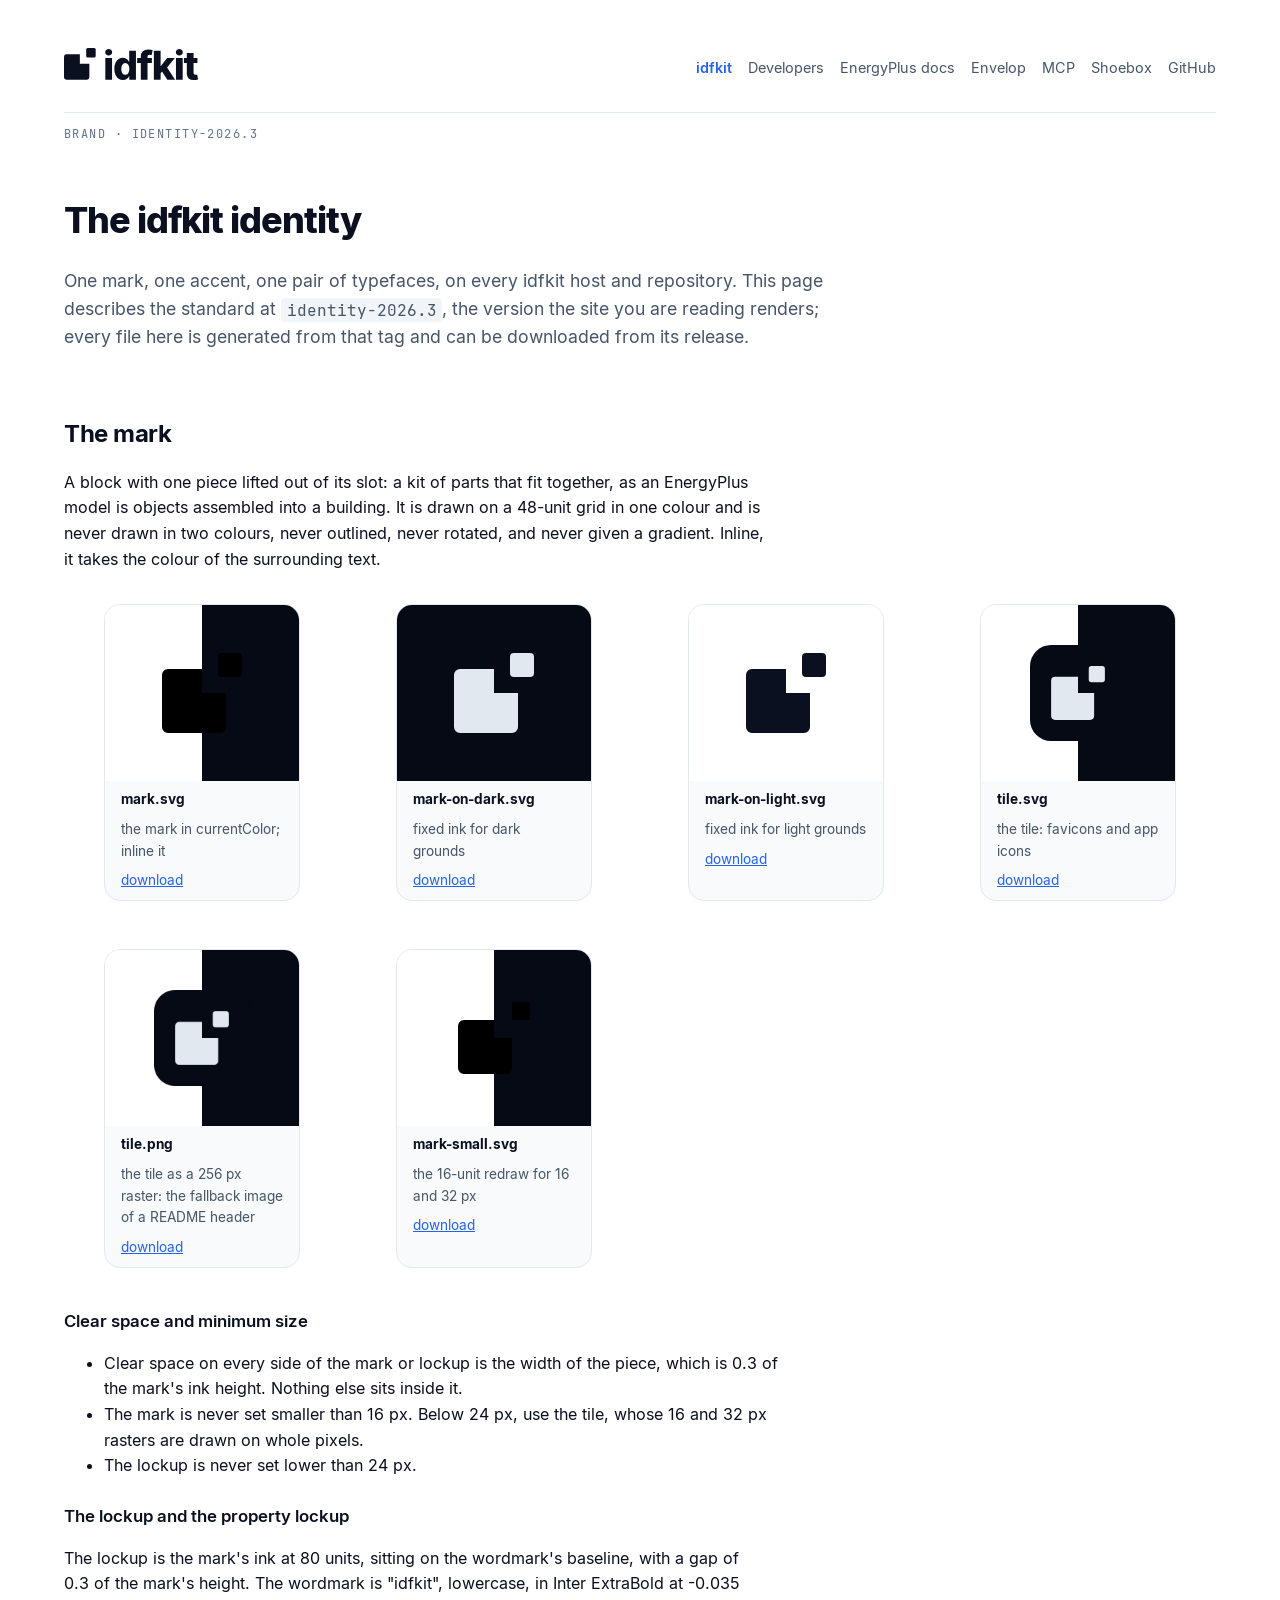
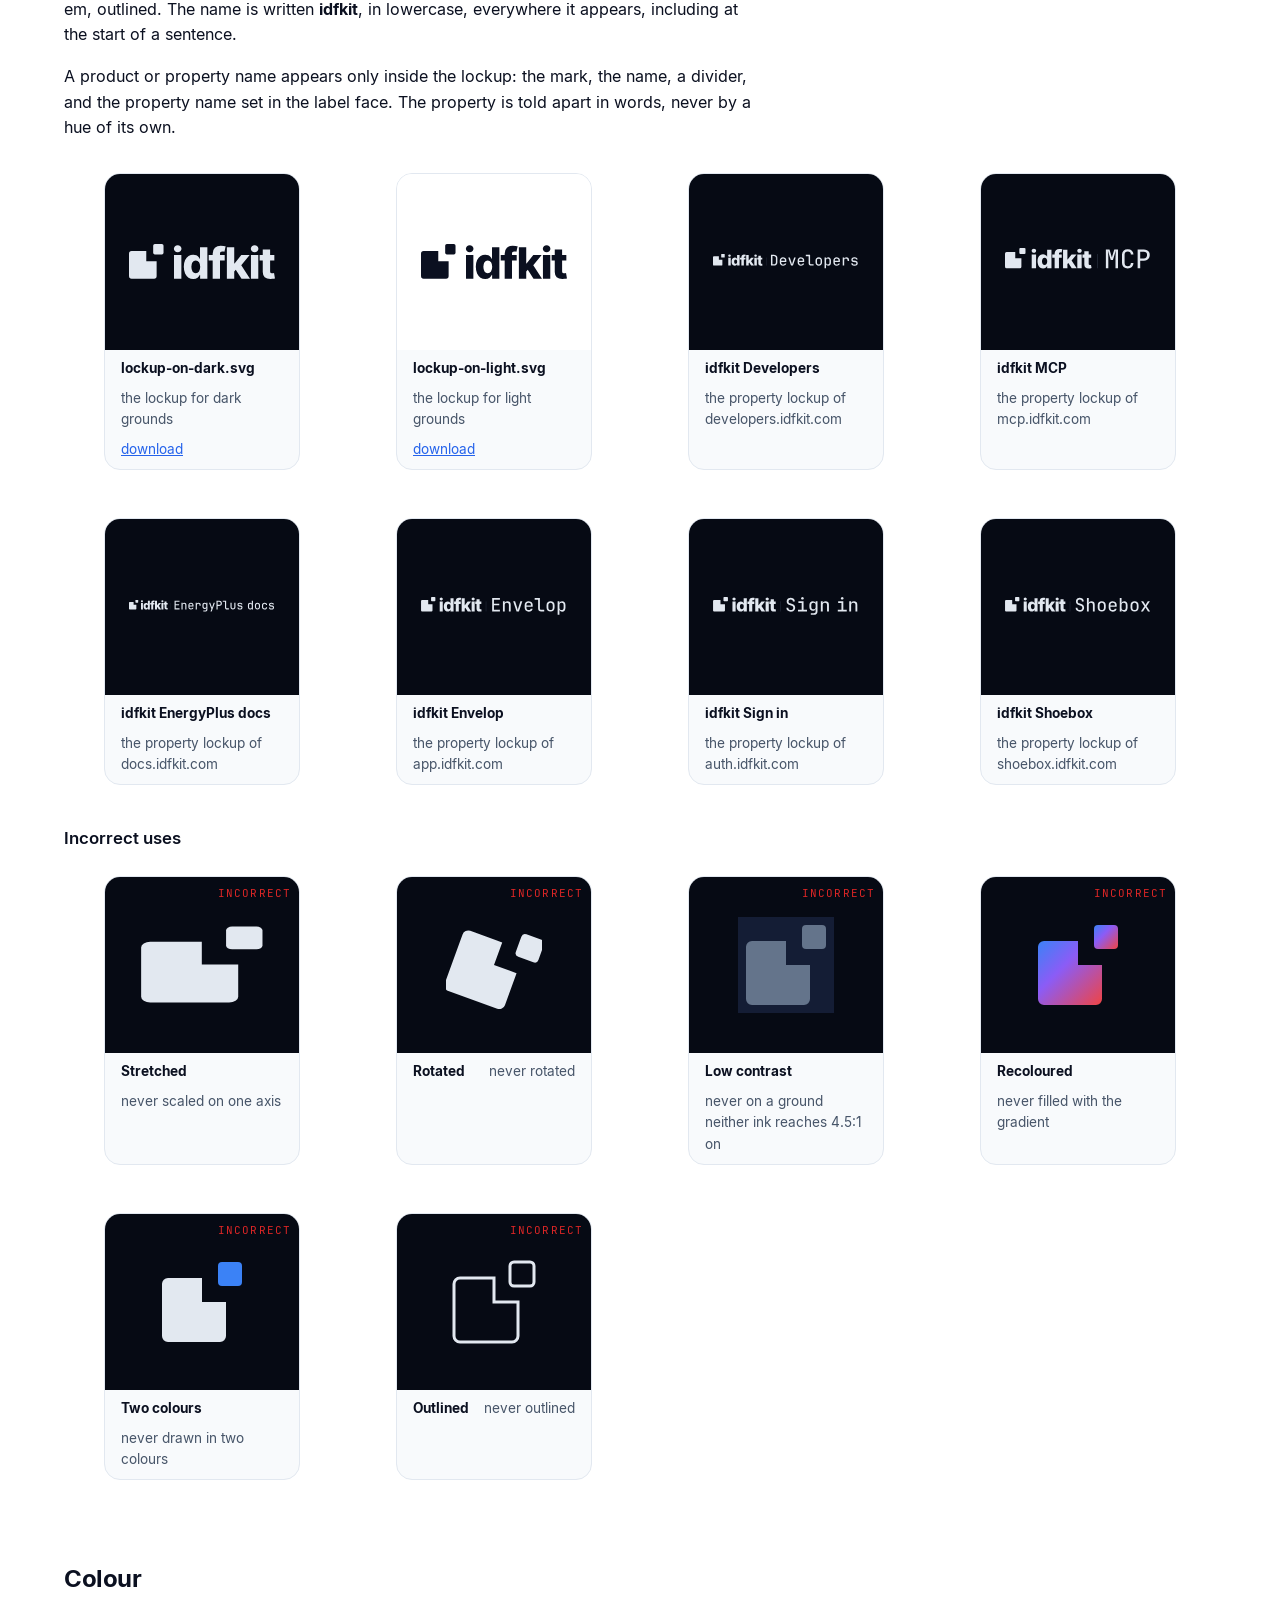
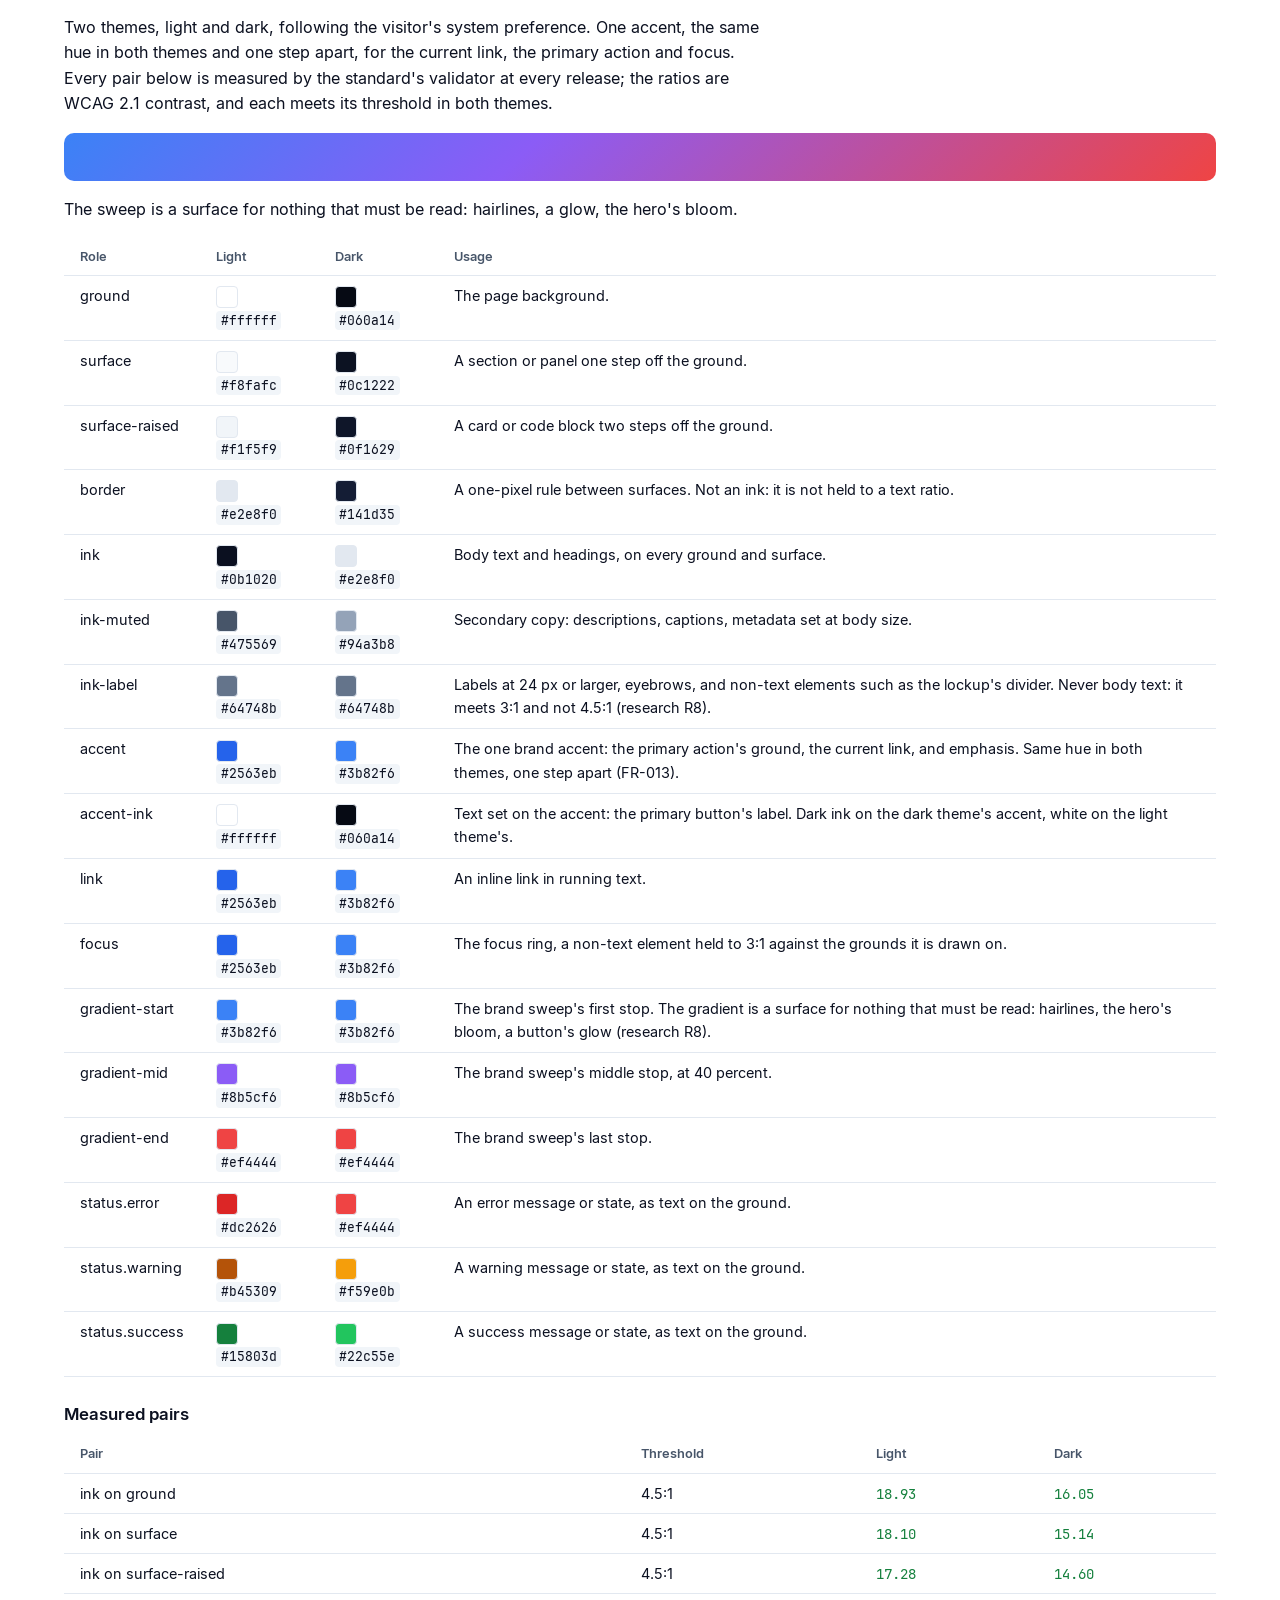
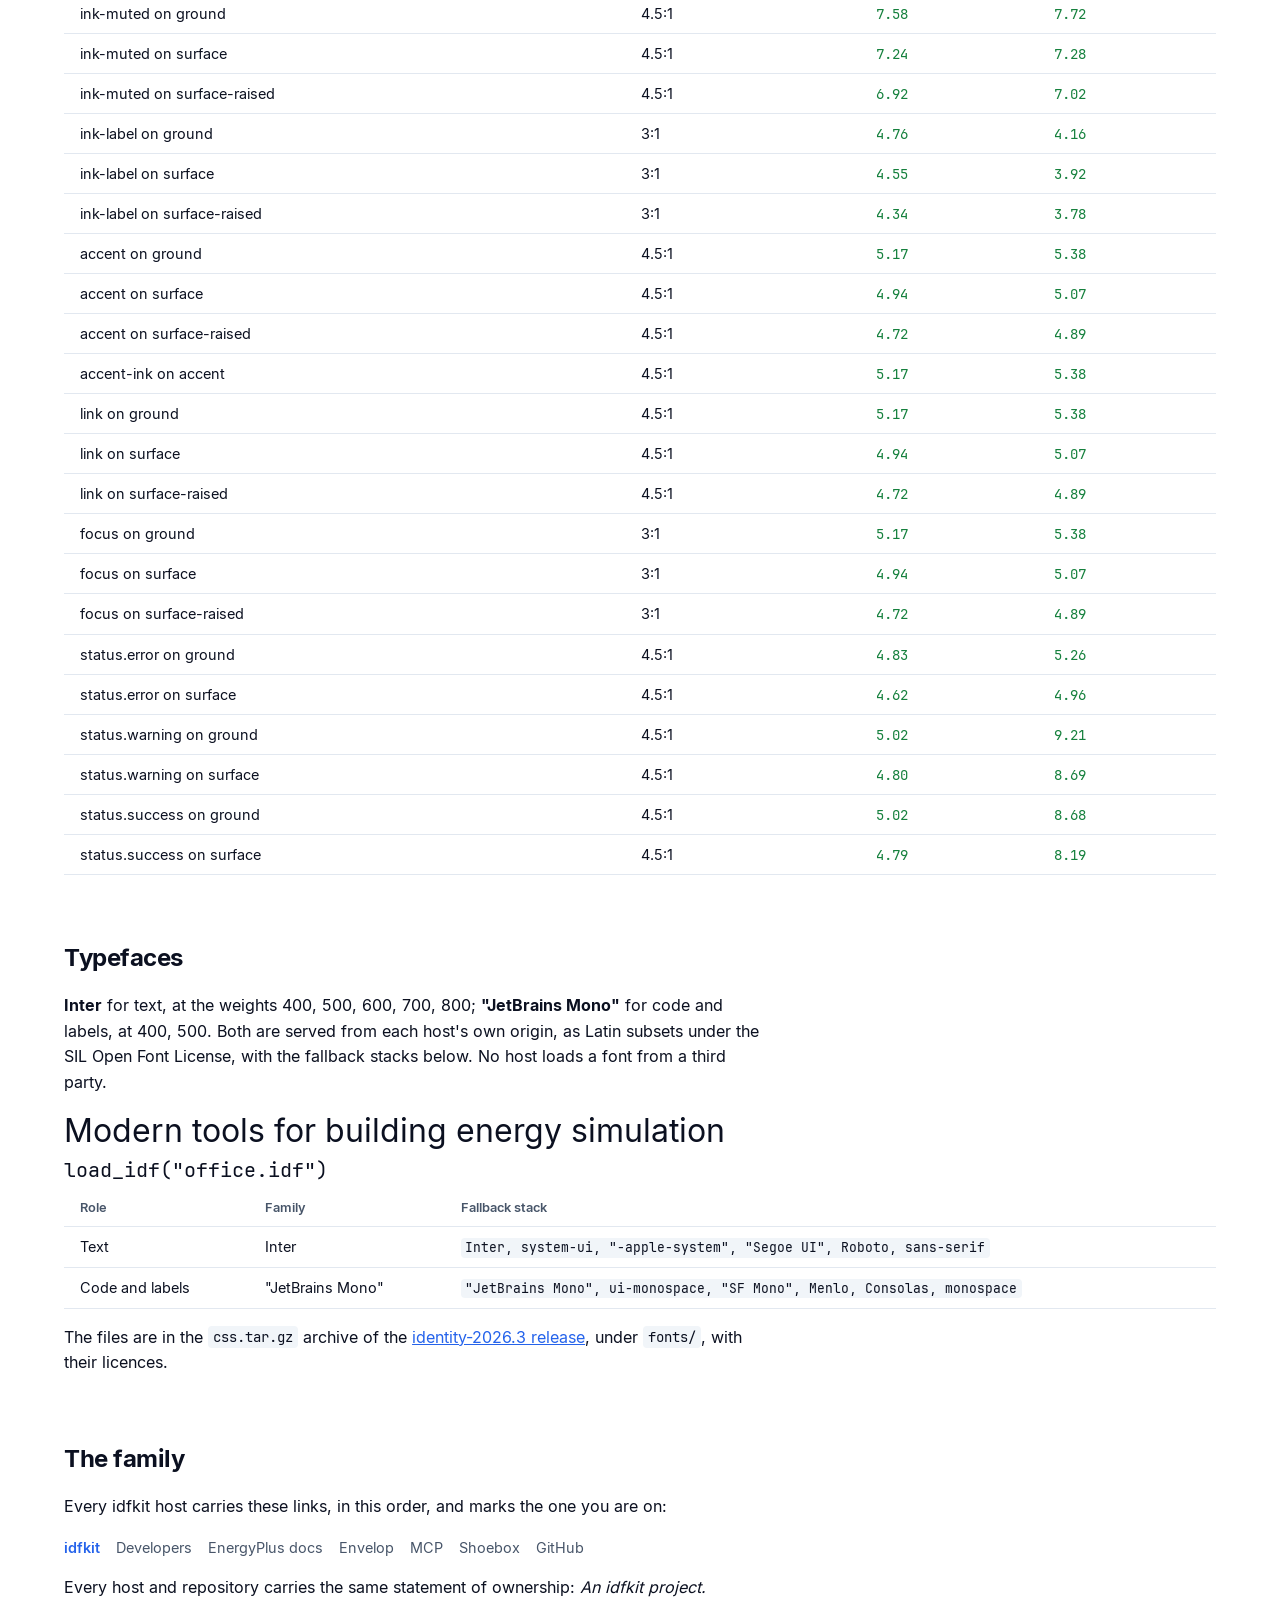
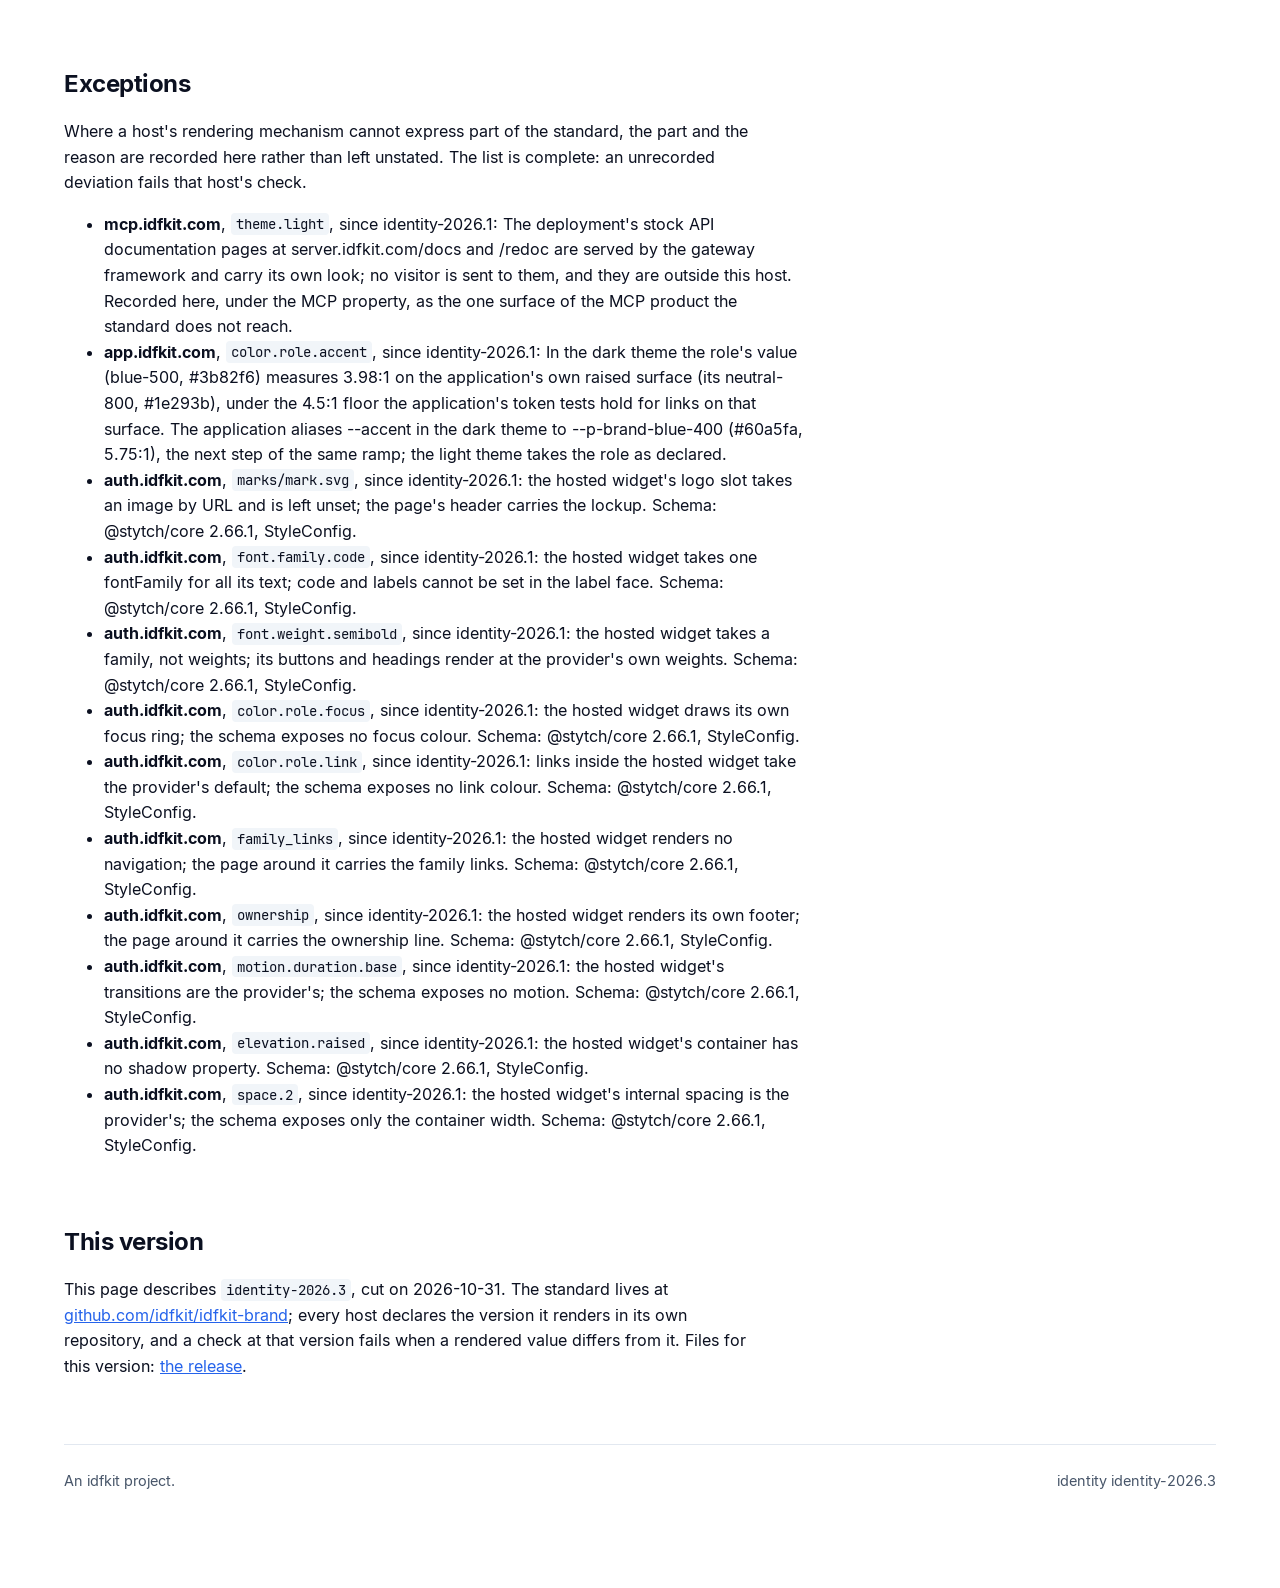
==== commit 13127b29: "Move the identity to identity-2026.3 The lockup stays legible on a phone and a tablet in every Mater" ====
--- a/brand/index.html
+++ b/brand/index.html
@@ -4,7 +4,7 @@
 <meta charset="utf-8">
 <meta name="viewport" content="width=device-width, initial-scale=1">
 <title>idfkit brand</title>
-<meta name="description" content="The idfkit visual identity: the mark, its rules, the colours in both themes, the typefaces, and the exceptions, at identity-2026.2.">
+<meta name="description" content="The idfkit visual identity: the mark, its rules, the colours in both themes, the typefaces, and the exceptions, at identity-2026.3.">
 <!--
   The brand page (FR-034, research R16). build.py renders it from the standard at the tag; the
   marketing site vendors it unchanged and serves it at /brand/. It expects the css derivation
@@ -15,7 +15,7 @@
 <link rel="stylesheet" href="css/fonts.css">
 <link rel="stylesheet" href="css/motion.css">
 <link rel="stylesheet" href="css/forced-colors.css">
-<!-- idfkit identity identity-2026.2: the favicon set, both theme colours and the social image of https://idfkit.com. Paths are relative to the host's root; the identity-adopt skill rewrites the prefix where a host serves this directory elsewhere. -->
+<!-- idfkit identity identity-2026.3: the favicon set, both theme colours and the social image of https://idfkit.com. Paths are relative to the host's root; the identity-adopt skill rewrites the prefix where a host serves this directory elsewhere. -->
 <link rel="icon" href="/brand/hosts/idfkit.com/favicon.svg" type="image/svg+xml">
 <link rel="icon" href="/brand/hosts/idfkit.com/favicon.ico" sizes="16x16 32x32 48x48">
 <link rel="apple-touch-icon" href="/brand/hosts/idfkit.com/apple-touch-icon.png">
@@ -83,18 +83,18 @@
   </nav>
   </header>
 
-  <p class="eyebrow">Brand · identity-2026.2</p>
+  <p class="eyebrow">Brand · identity-2026.3</p>
   <h1>The idfkit identity</h1>
-  <p class="lede">One mark, one accent, one pair of typefaces, on every idfkit host and repository. This page describes the standard at <code>identity-2026.2</code>, the version the site you are reading renders; every file here is generated from that tag and can be downloaded from its release.</p>
+  <p class="lede">One mark, one accent, one pair of typefaces, on every idfkit host and repository. This page describes the standard at <code>identity-2026.3</code>, the version the site you are reading renders; every file here is generated from that tag and can be downloaded from its release.</p>
 
   <h2 id="mark">The mark</h2>
   <p>A block with one piece lifted out of its slot: a kit of parts that fit together, as an EnergyPlus model is objects assembled into a building. It is drawn on a 48-unit grid in one colour and is never drawn in two colours, never outlined, never rotated, and never given a gradient. Inline, it takes the colour of the surrounding text.</p>
   <div class="grid">
     <figure class="specimen"><div class="ground split"><img src="brand-page/assets/mark.svg" alt="mark.svg"></div><figcaption class="caption"><strong>mark.svg</strong><span>the mark in currentColor; inline it</span><a href="brand-page/assets/mark.svg" download>download</a></figcaption></figure>
-    <figure class="specimen"><div class="ground dark"><img src="brand-page/assets/mark-on-dark.svg" alt="mark-on-dark.svg"></div><figcaption class="caption"><strong>mark-on-dark.svg</strong><span>fixed ink for dark grounds</span><a href="https://github.com/idfkit/idfkit-brand/releases/download/identity-2026.2/mark-on-dark.svg" download>download</a></figcaption></figure>
-    <figure class="specimen"><div class="ground light"><img src="brand-page/assets/mark-on-light.svg" alt="mark-on-light.svg"></div><figcaption class="caption"><strong>mark-on-light.svg</strong><span>fixed ink for light grounds</span><a href="https://github.com/idfkit/idfkit-brand/releases/download/identity-2026.2/mark-on-light.svg" download>download</a></figcaption></figure>
-    <figure class="specimen"><div class="ground split"><img src="brand-page/assets/tile.svg" alt="tile.svg"></div><figcaption class="caption"><strong>tile.svg</strong><span>the tile: favicons and app icons</span><a href="https://github.com/idfkit/idfkit-brand/releases/download/identity-2026.2/tile.svg" download>download</a></figcaption></figure>
-    <figure class="specimen"><div class="ground split"><img src="brand-page/assets/tile.png" alt="tile.png"></div><figcaption class="caption"><strong>tile.png</strong><span>the tile as a 256 px raster: the fallback image of a README header</span><a href="https://github.com/idfkit/idfkit-brand/releases/download/identity-2026.2/tile.png" download>download</a></figcaption></figure>
+    <figure class="specimen"><div class="ground dark"><img src="brand-page/assets/mark-on-dark.svg" alt="mark-on-dark.svg"></div><figcaption class="caption"><strong>mark-on-dark.svg</strong><span>fixed ink for dark grounds</span><a href="https://github.com/idfkit/idfkit-brand/releases/download/identity-2026.3/mark-on-dark.svg" download>download</a></figcaption></figure>
+    <figure class="specimen"><div class="ground light"><img src="brand-page/assets/mark-on-light.svg" alt="mark-on-light.svg"></div><figcaption class="caption"><strong>mark-on-light.svg</strong><span>fixed ink for light grounds</span><a href="https://github.com/idfkit/idfkit-brand/releases/download/identity-2026.3/mark-on-light.svg" download>download</a></figcaption></figure>
+    <figure class="specimen"><div class="ground split"><img src="brand-page/assets/tile.svg" alt="tile.svg"></div><figcaption class="caption"><strong>tile.svg</strong><span>the tile: favicons and app icons</span><a href="https://github.com/idfkit/idfkit-brand/releases/download/identity-2026.3/tile.svg" download>download</a></figcaption></figure>
+    <figure class="specimen"><div class="ground split"><img src="brand-page/assets/tile.png" alt="tile.png"></div><figcaption class="caption"><strong>tile.png</strong><span>the tile as a 256 px raster: the fallback image of a README header</span><a href="https://github.com/idfkit/idfkit-brand/releases/download/identity-2026.3/tile.png" download>download</a></figcaption></figure>
     <figure class="specimen"><div class="ground split"><img src="brand-page/assets/mark-small.svg" alt="mark-small.svg"></div><figcaption class="caption"><strong>mark-small.svg</strong><span>the 16-unit redraw for 16 and 32 px</span><a href="brand-page/assets/mark-small.svg" download>download</a></figcaption></figure>
   </div>
 
@@ -109,8 +109,8 @@
   <p>The lockup is the mark's ink at 80 units, sitting on the wordmark's baseline, with a gap of 0.3 of the mark's height. The wordmark is "idfkit", lowercase, in Inter ExtraBold at -0.035 em, outlined. The name is written <strong>idfkit</strong>, in lowercase, everywhere it appears, including at the start of a sentence.</p>
   <p>A product or property name appears only inside the lockup: the mark, the name, a divider, and the property name set in the label face. The property is told apart in words, never by a hue of its own.</p>
   <div class="grid">
-    <figure class="specimen"><div class="ground dark"><img src="brand-page/assets/lockup-on-dark.svg" alt="lockup-on-dark.svg"></div><figcaption class="caption"><strong>lockup-on-dark.svg</strong><span>the lockup for dark grounds</span><a href="https://github.com/idfkit/idfkit-brand/releases/download/identity-2026.2/lockup-on-dark.svg" download>download</a></figcaption></figure>
-    <figure class="specimen"><div class="ground light"><img src="brand-page/assets/lockup-on-light.svg" alt="lockup-on-light.svg"></div><figcaption class="caption"><strong>lockup-on-light.svg</strong><span>the lockup for light grounds</span><a href="https://github.com/idfkit/idfkit-brand/releases/download/identity-2026.2/lockup-on-light.svg" download>download</a></figcaption></figure>
+    <figure class="specimen"><div class="ground dark"><img src="brand-page/assets/lockup-on-dark.svg" alt="lockup-on-dark.svg"></div><figcaption class="caption"><strong>lockup-on-dark.svg</strong><span>the lockup for dark grounds</span><a href="https://github.com/idfkit/idfkit-brand/releases/download/identity-2026.3/lockup-on-dark.svg" download>download</a></figcaption></figure>
+    <figure class="specimen"><div class="ground light"><img src="brand-page/assets/lockup-on-light.svg" alt="lockup-on-light.svg"></div><figcaption class="caption"><strong>lockup-on-light.svg</strong><span>the lockup for light grounds</span><a href="https://github.com/idfkit/idfkit-brand/releases/download/identity-2026.3/lockup-on-light.svg" download>download</a></figcaption></figure>
     <figure class="specimen"><div class="ground dark"><img src="brand-page/assets/lockup-developers.svg" alt="idfkit Developers"></div><figcaption class="caption"><strong>idfkit Developers</strong><span>the property lockup of developers.idfkit.com</span></figcaption></figure>
     <figure class="specimen"><div class="ground dark"><img src="brand-page/assets/lockup-mcp.svg" alt="idfkit MCP"></div><figcaption class="caption"><strong>idfkit MCP</strong><span>the property lockup of mcp.idfkit.com</span></figcaption></figure>
     <figure class="specimen"><div class="ground dark"><img src="brand-page/assets/lockup-docs.svg" alt="idfkit EnergyPlus docs"></div><figcaption class="caption"><strong>idfkit EnergyPlus docs</strong><span>the property lockup of docs.idfkit.com</span></figcaption></figure>
@@ -198,7 +198,7 @@
       <tr><td>Code and labels</td><td>"JetBrains Mono"</td><td><code>"JetBrains Mono", ui-monospace, "SF Mono", Menlo, Consolas, monospace</code></td></tr>
     </tbody>
   </table>
-  <p>The files are in the <code>css.tar.gz</code> archive of the <a href="https://github.com/idfkit/idfkit-brand/releases/tag/identity-2026.2">identity-2026.2 release</a>, under <code>fonts/</code>, with their licences.</p>
+  <p>The files are in the <code>css.tar.gz</code> archive of the <a href="https://github.com/idfkit/idfkit-brand/releases/tag/identity-2026.3">identity-2026.3 release</a>, under <code>fonts/</code>, with their licences.</p>
 
   <h2 id="family">The family</h2>
   <p>Every idfkit host carries these links, in this order, and marks the one you are on:</p>
@@ -231,11 +231,11 @@
   </ul>
 
   <h2 id="version">This version</h2>
-  <p>This page describes <code>identity-2026.2</code>, cut on 2026-10-31. The standard lives at <a href="https://github.com/idfkit/idfkit-brand">github.com/idfkit/idfkit-brand</a>; every host declares the version it renders in its own repository, and a check at that version fails when a rendered value differs from it. Files for this version: <a href="https://github.com/idfkit/idfkit-brand/releases/tag/identity-2026.2">the release</a>.</p>
+  <p>This page describes <code>identity-2026.3</code>, cut on 2026-10-31. The standard lives at <a href="https://github.com/idfkit/idfkit-brand">github.com/idfkit/idfkit-brand</a>; every host declares the version it renders in its own repository, and a check at that version fails when a rendered value differs from it. Files for this version: <a href="https://github.com/idfkit/idfkit-brand/releases/tag/identity-2026.3">the release</a>.</p>
 
   <footer class="page">
     <span>An idfkit project.</span>
-    <span>identity identity-2026.2</span>
+    <span>identity identity-2026.3</span>
   </footer>
 </main>
 </body>
--- a/brand/css/tokens.css
+++ b/brand/css/tokens.css
@@ -1,4 +1,4 @@
-/* idfkit identity identity-2026.2. Generated by build.py from identity.tokens.json; do not edit. */
+/* idfkit identity identity-2026.3. Generated by build.py from identity.tokens.json; do not edit. */
 
 :root {
   color-scheme: light;
--- a/brand/css/fonts.css
+++ b/brand/css/fonts.css
@@ -1,4 +1,4 @@
-/* idfkit identity identity-2026.2. Generated by build.py from identity.tokens.json; do not edit. Self-hosted Latin subsets; the licences are beside the files. */
+/* idfkit identity identity-2026.3. Generated by build.py from identity.tokens.json; do not edit. Self-hosted Latin subsets; the licences are beside the files. */
 
 @font-face {
   font-family: "Inter";
--- a/brand/css/motion.css
+++ b/brand/css/motion.css
@@ -1,4 +1,4 @@
-/* idfkit identity identity-2026.2. Generated by build.py from identity.tokens.json; do not edit. Decorative motion stops when the visitor asks for reduced motion (FR-017). */
+/* idfkit identity identity-2026.3. Generated by build.py from identity.tokens.json; do not edit. Decorative motion stops when the visitor asks for reduced motion (FR-017). */
 
 @media (prefers-reduced-motion: reduce) {
   :root {
--- a/brand/css/forced-colors.css
+++ b/brand/css/forced-colors.css
@@ -1,4 +1,4 @@
-/* idfkit identity identity-2026.2. Generated by build.py from identity.tokens.json; do not edit. The mark and the family links stay visible under forced colours (FR-018). */
+/* idfkit identity identity-2026.3. Generated by build.py from identity.tokens.json; do not edit. The mark and the family links stay visible under forced colours (FR-018). */
 
 @media (forced-colors: active) {
   .idfkit-mark, .idfkit-mark svg, svg.idfkit-mark {
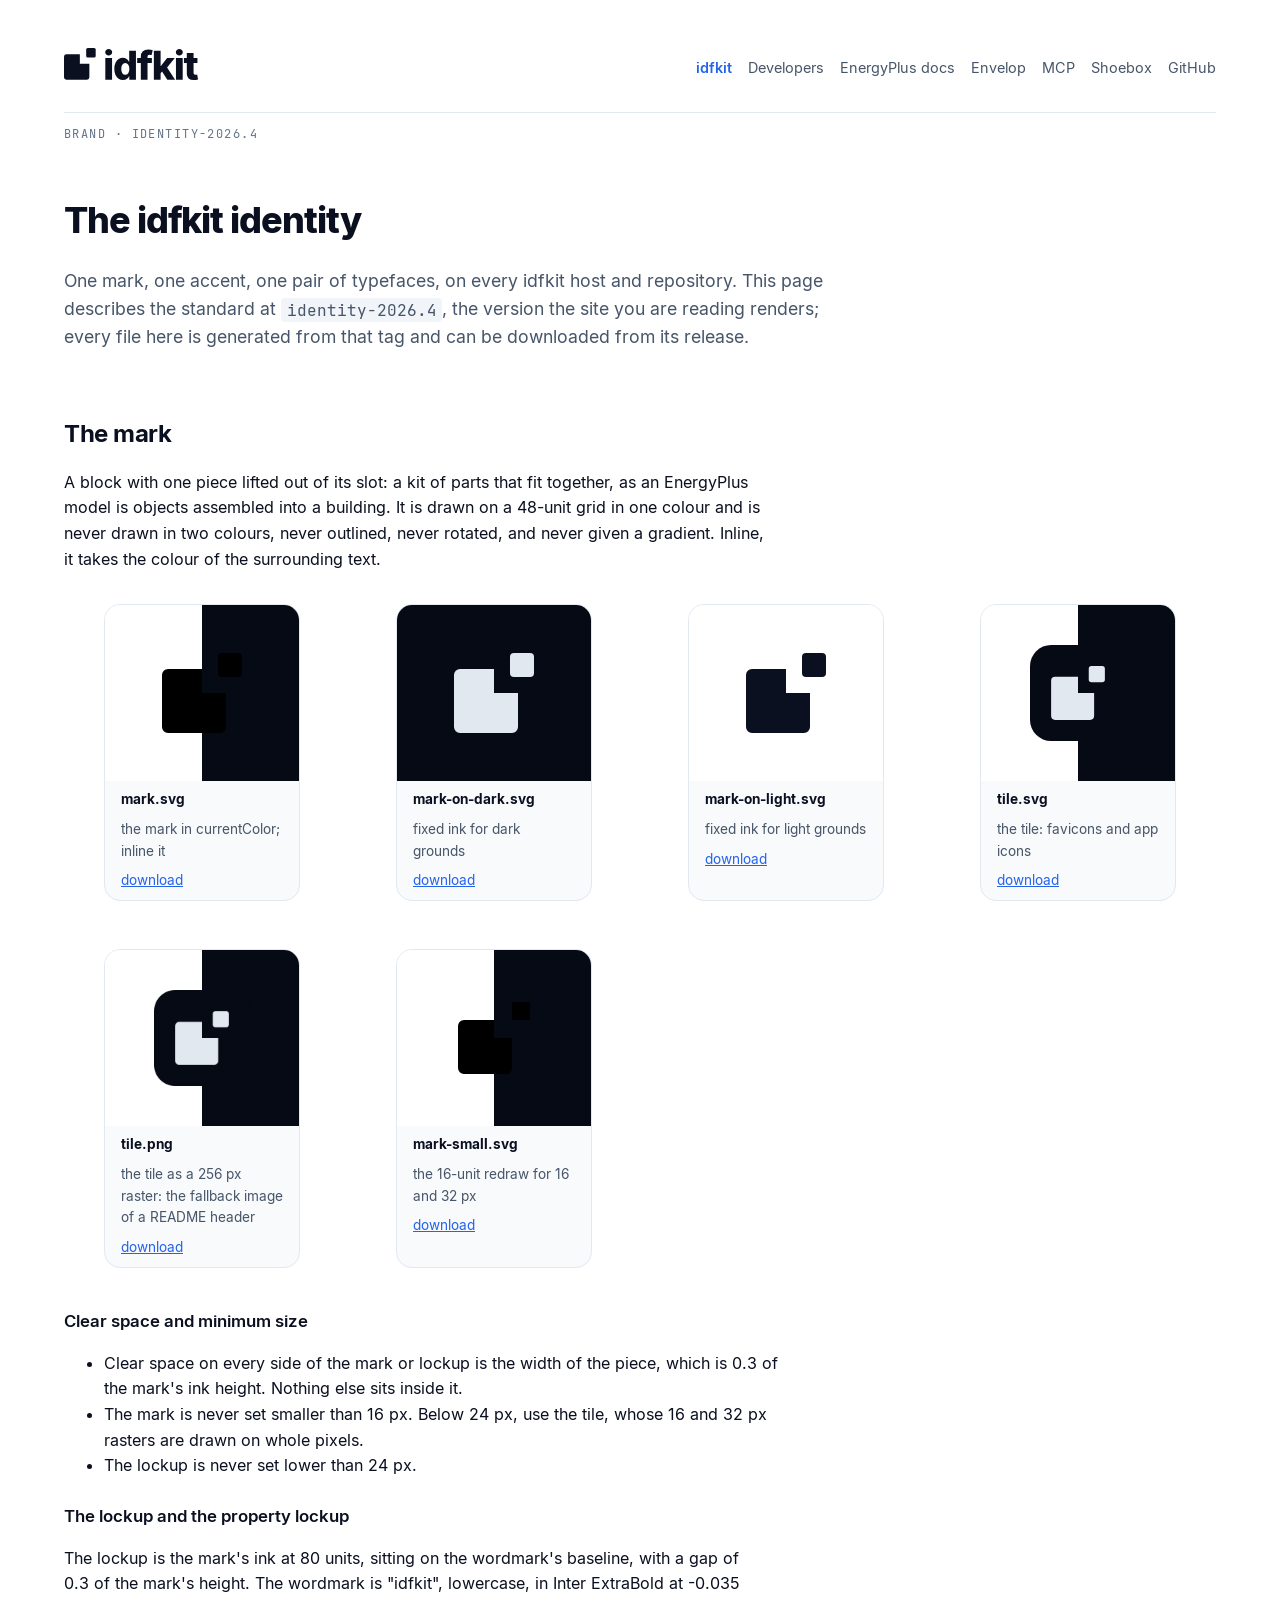
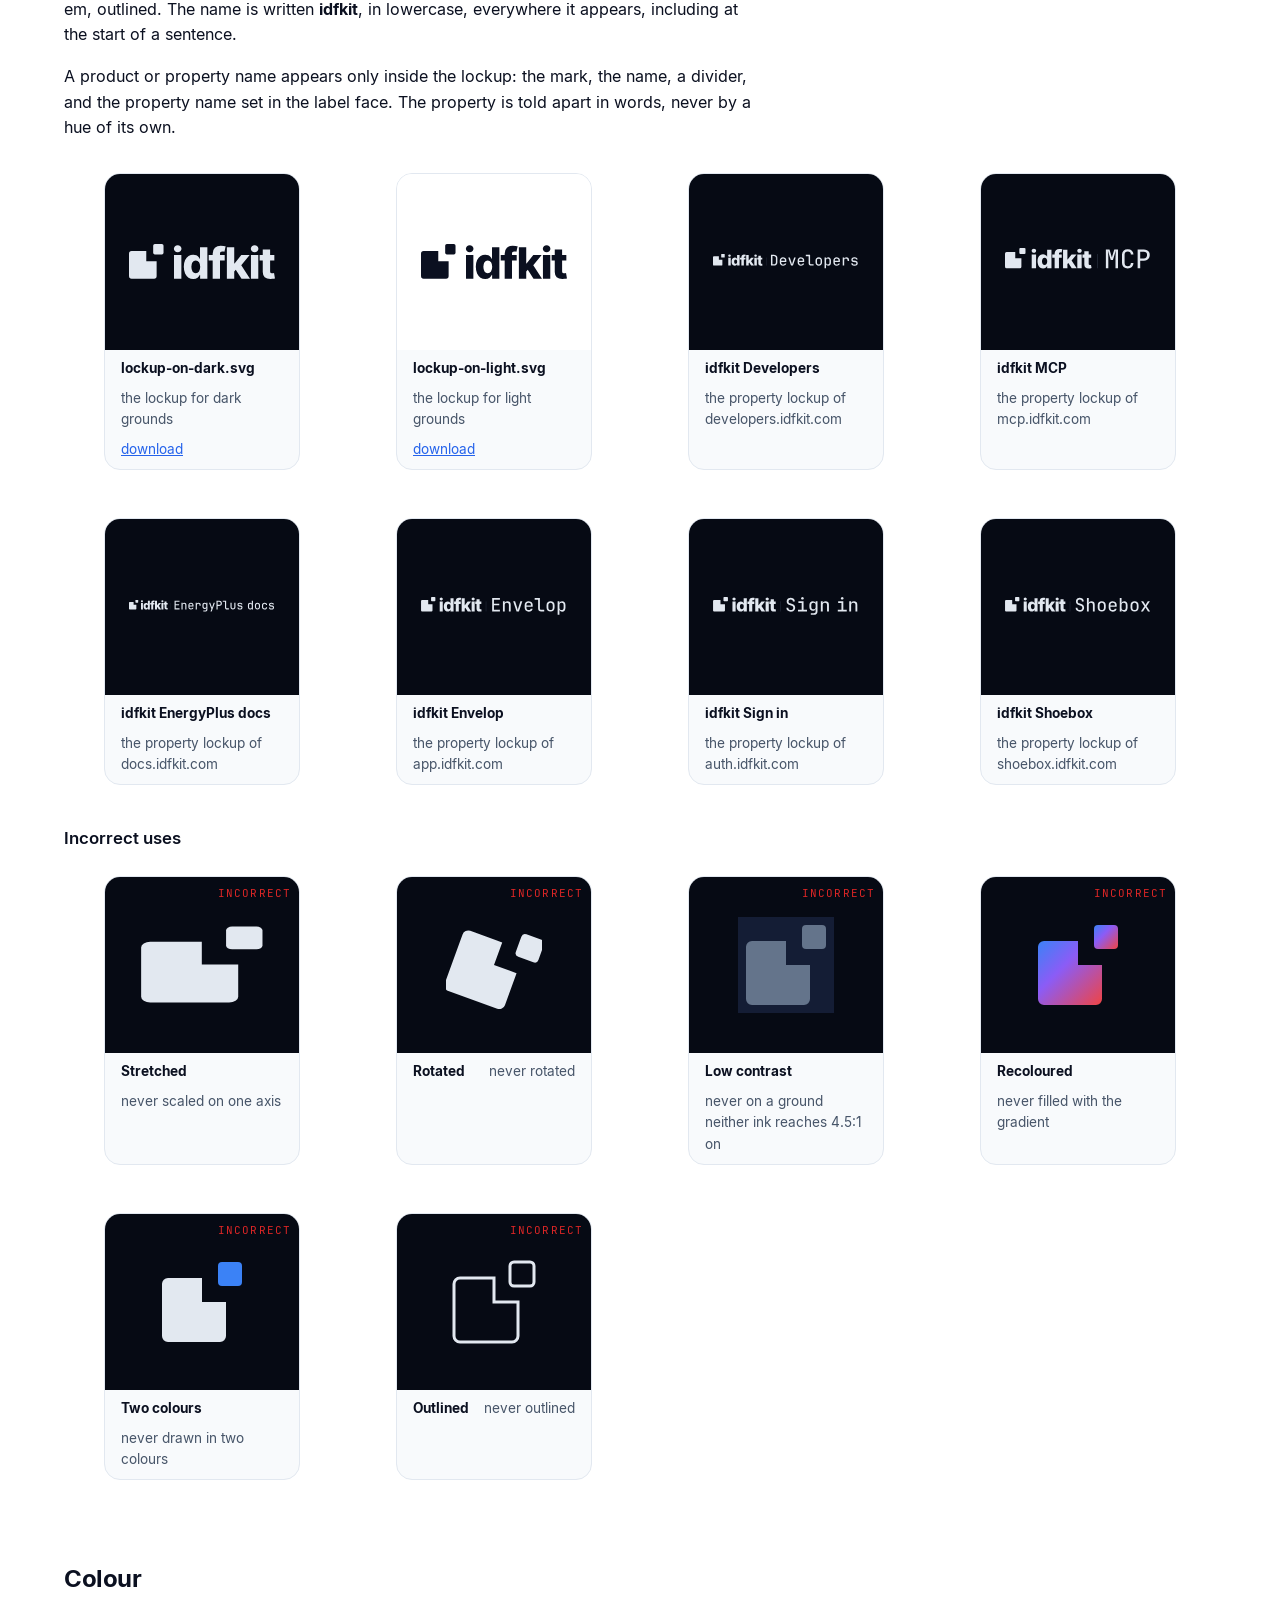
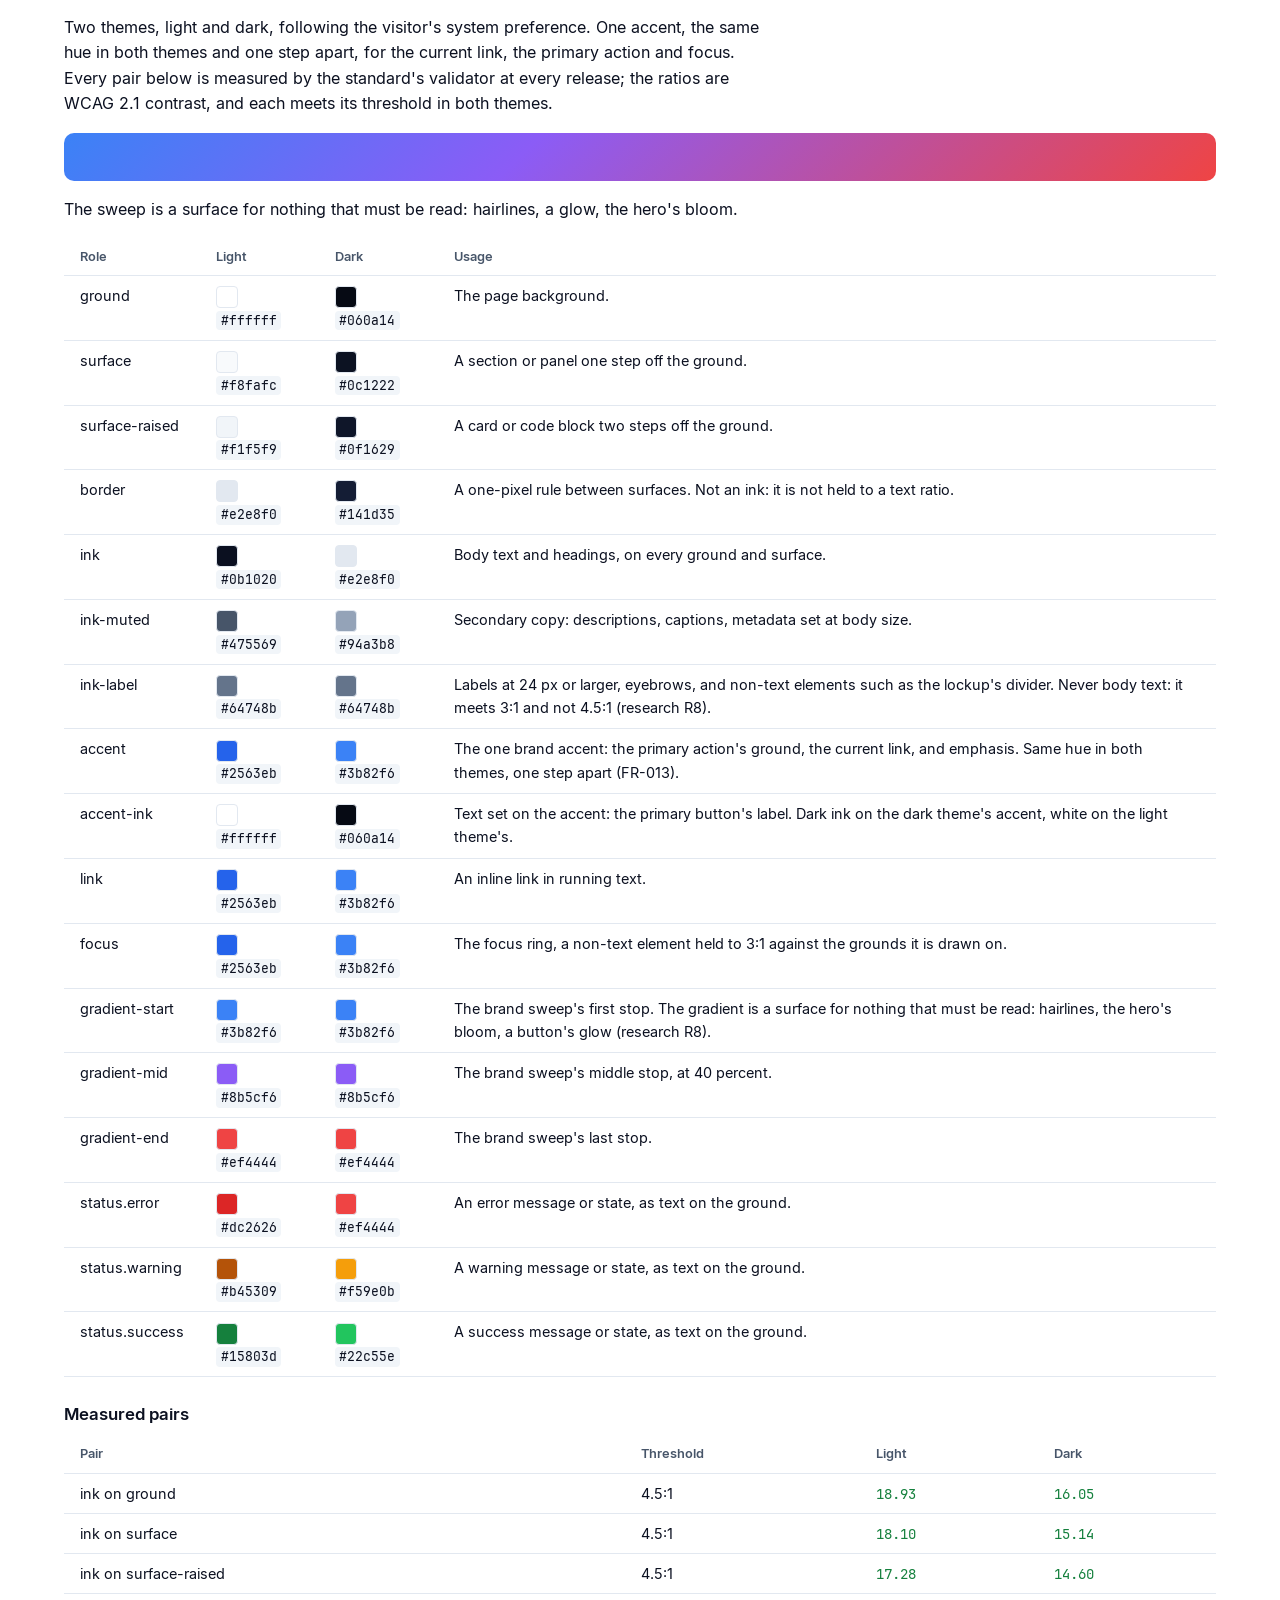
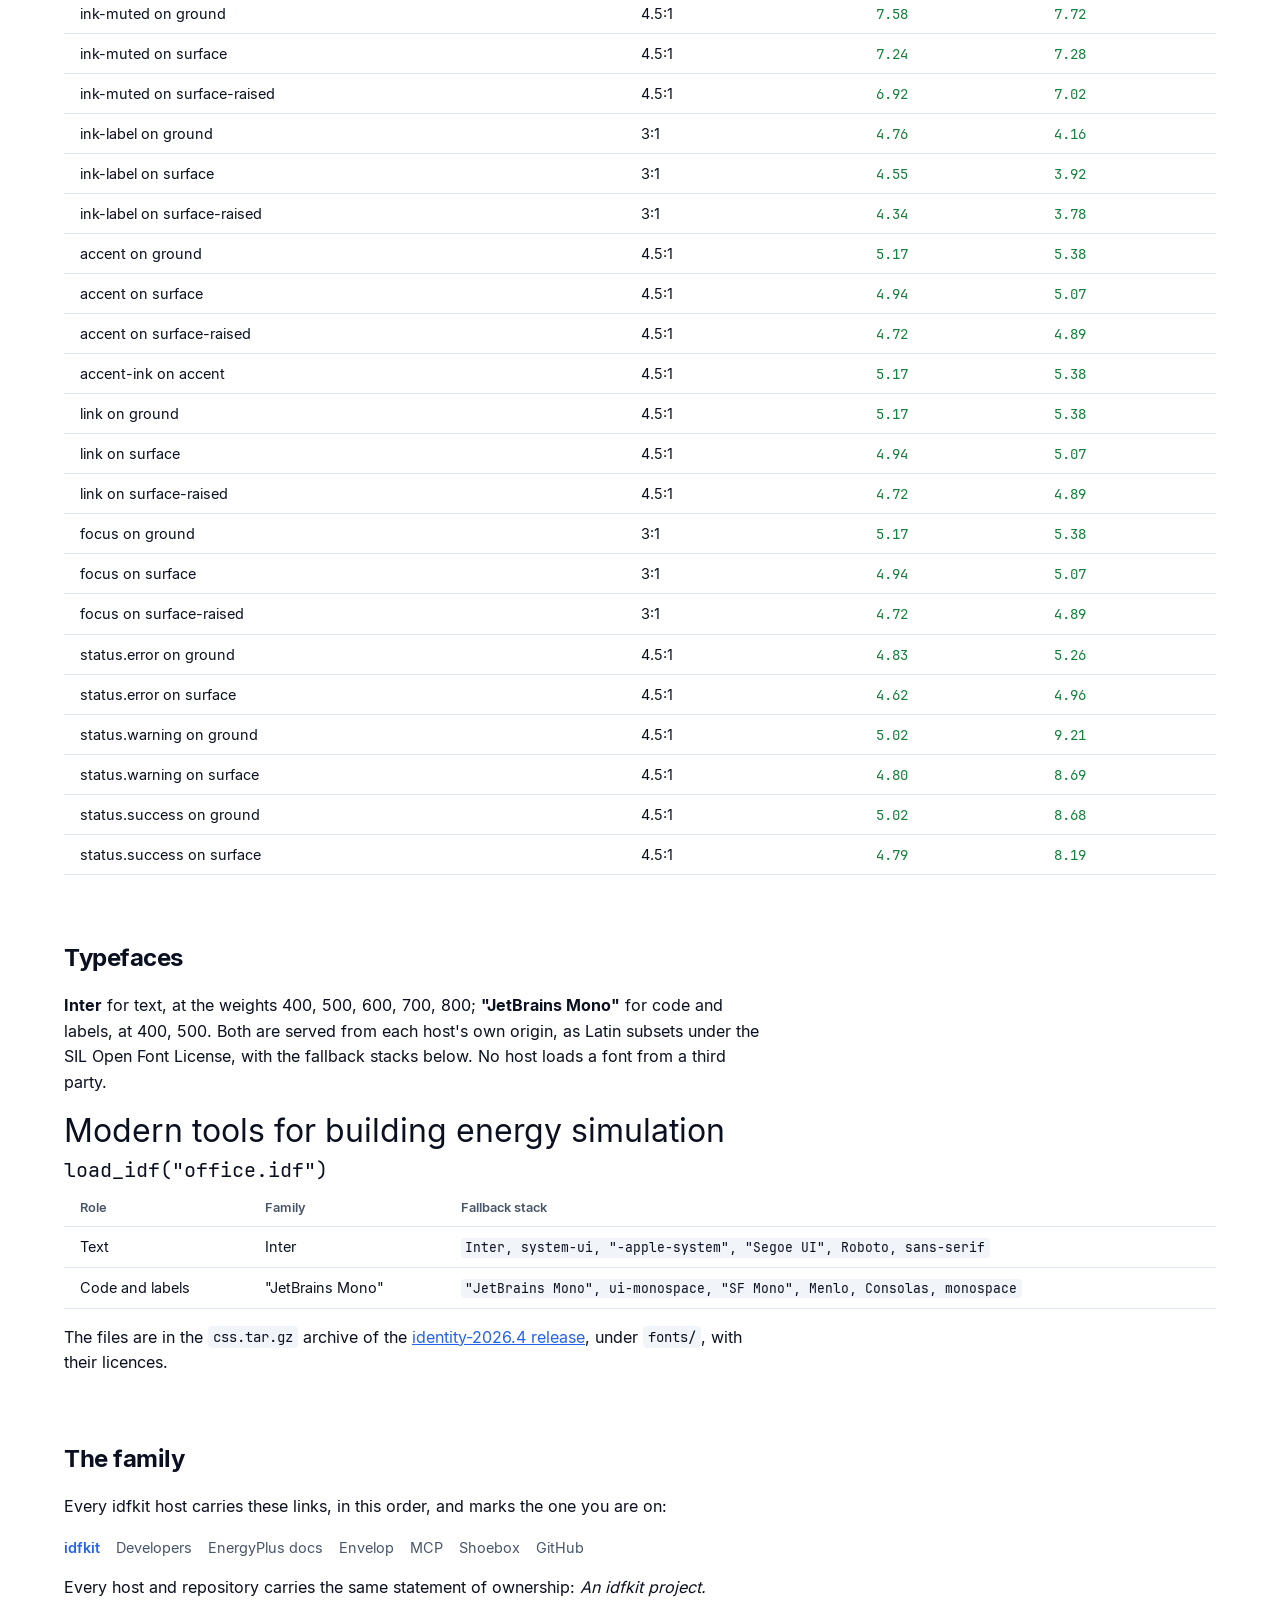
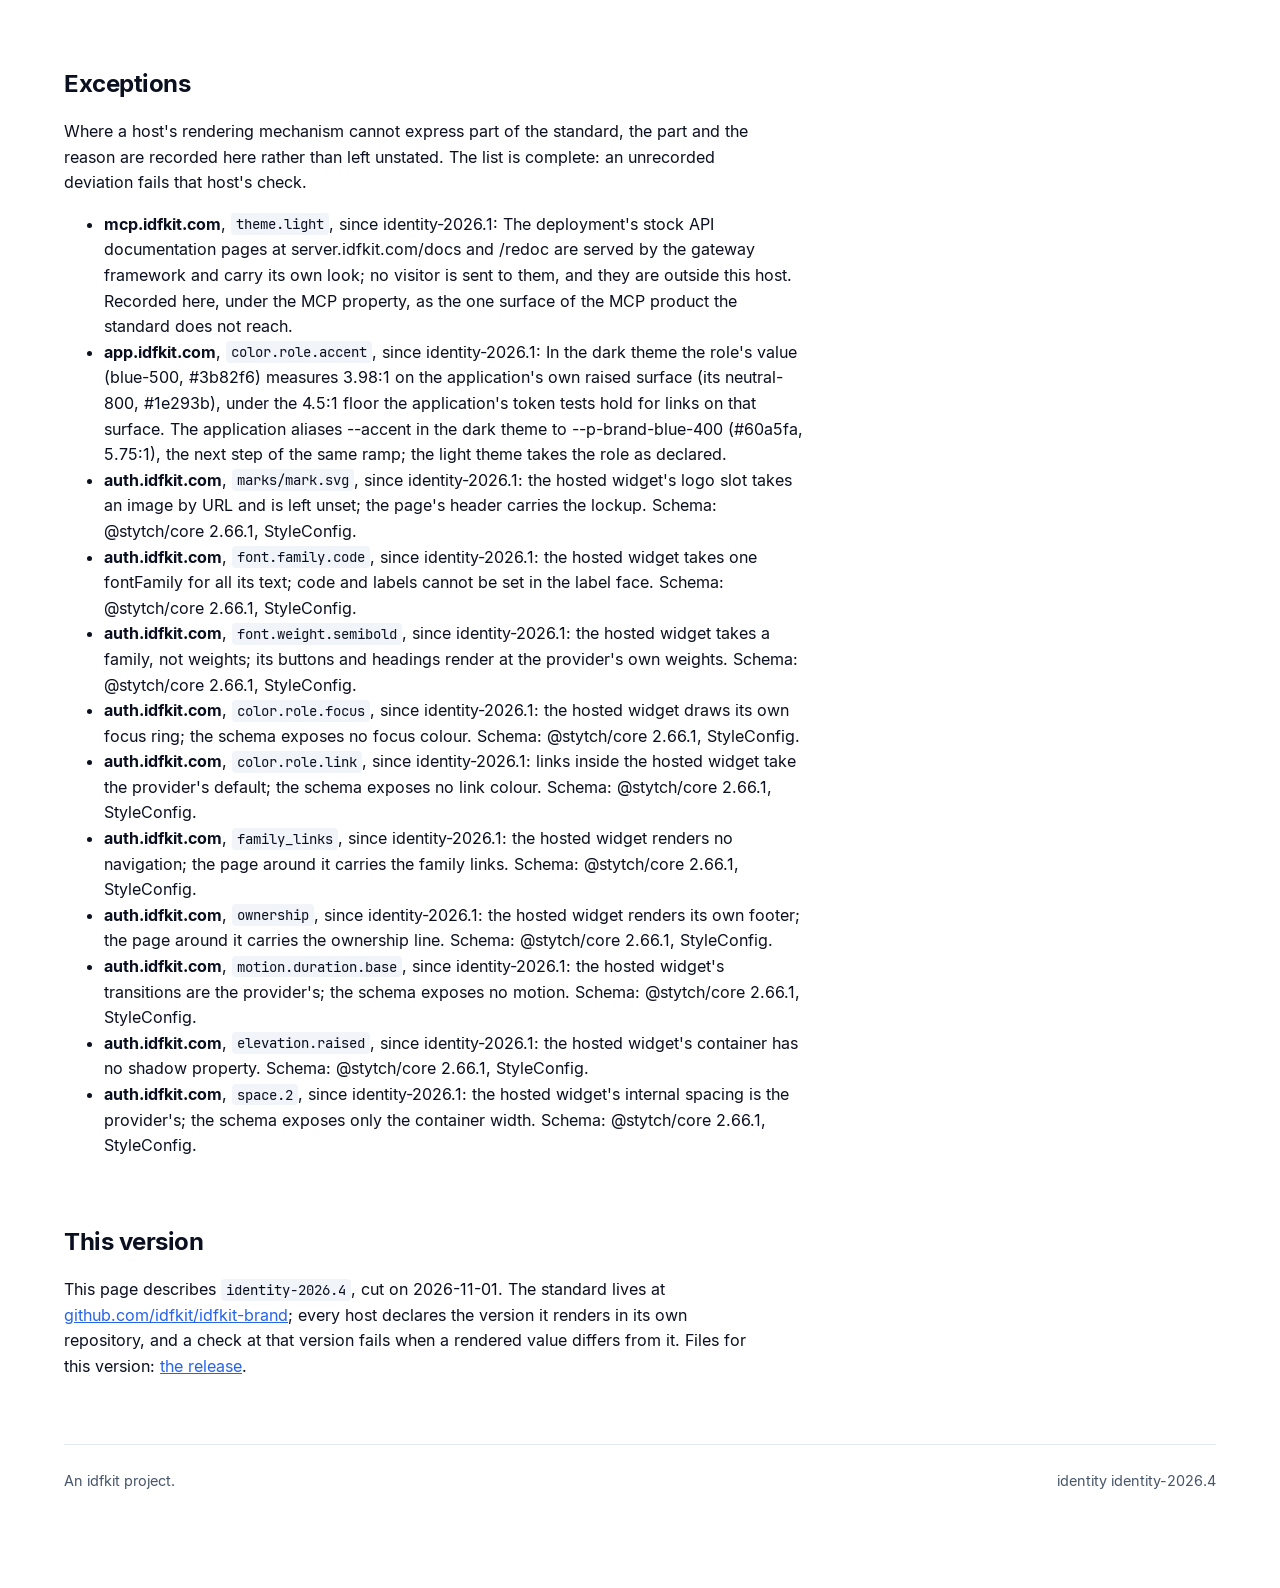
==== commit 23ff121e: "Move the identity to identity-2026.4 The brand page and the sign-in widget fit a phone, and the Mate" ====
--- a/brand/index.html
+++ b/brand/index.html
@@ -4,7 +4,7 @@
 <meta charset="utf-8">
 <meta name="viewport" content="width=device-width, initial-scale=1">
 <title>idfkit brand</title>
-<meta name="description" content="The idfkit visual identity: the mark, its rules, the colours in both themes, the typefaces, and the exceptions, at identity-2026.3.">
+<meta name="description" content="The idfkit visual identity: the mark, its rules, the colours in both themes, the typefaces, and the exceptions, at identity-2026.4.">
 <!--
   The brand page (FR-034, research R16). build.py renders it from the standard at the tag; the
   marketing site vendors it unchanged and serves it at /brand/. It expects the css derivation
@@ -15,7 +15,7 @@
 <link rel="stylesheet" href="css/fonts.css">
 <link rel="stylesheet" href="css/motion.css">
 <link rel="stylesheet" href="css/forced-colors.css">
-<!-- idfkit identity identity-2026.3: the favicon set, both theme colours and the social image of https://idfkit.com. Paths are relative to the host's root; the identity-adopt skill rewrites the prefix where a host serves this directory elsewhere. -->
+<!-- idfkit identity identity-2026.4: the favicon set, both theme colours and the social image of https://idfkit.com. Paths are relative to the host's root; the identity-adopt skill rewrites the prefix where a host serves this directory elsewhere. -->
 <link rel="icon" href="/brand/hosts/idfkit.com/favicon.svg" type="image/svg+xml">
 <link rel="icon" href="/brand/hosts/idfkit.com/favicon.ico" sizes="16x16 32x32 48x48">
 <link rel="apple-touch-icon" href="/brand/hosts/idfkit.com/apple-touch-icon.png">
@@ -54,9 +54,17 @@
   .specimen .caption span { color: var(--idfkit-color-ink-muted); }
   .no { position: relative; }
   .no .ground::after { content: "incorrect"; position: absolute; top: var(--idfkit-space-1); right: var(--idfkit-space-1); font-family: var(--idfkit-font-code); font-size: 0.7rem; letter-spacing: 0.1em; text-transform: uppercase; color: var(--idfkit-color-status-error); }
+  .table-scroll { overflow-x: auto; }
   table { border-collapse: collapse; width: 100%; font-size: 0.9rem; }
   th, td { text-align: left; padding: var(--idfkit-space-1) var(--idfkit-space-2); border-bottom: 1px solid var(--idfkit-color-border); vertical-align: top; }
   th { font-weight: var(--idfkit-font-weight-semibold); color: var(--idfkit-color-ink-muted); font-size: 0.8rem; }
+  /* On a phone a role's usage takes its own line under the role, instead of a column too narrow to read. */
+  @media (max-width: 40rem) {
+    .role-table tr { display: grid; grid-template-columns: minmax(0, 1fr) 5.5rem 5.5rem; column-gap: var(--idfkit-space-half); padding-block: var(--idfkit-space-1); border-bottom: 1px solid var(--idfkit-color-border); }
+    .role-table th, .role-table td { padding: 0; border-bottom: 0; }
+    .role-table th:last-child { display: none; }
+    .role-table td:last-child { grid-column: 1 / -1; padding-block-start: var(--idfkit-space-half); color: var(--idfkit-color-ink-muted); }
+  }
   .swatch { display: inline-block; width: 1.25rem; height: 1.25rem; border-radius: var(--idfkit-radius-sm); border: 1px solid var(--idfkit-color-border); vertical-align: middle; margin-right: var(--idfkit-space-1); }
   .type-specimen { font-size: 2rem; line-height: 1.2; margin: var(--idfkit-space-1) 0; }
   .type-specimen.code { font-family: var(--idfkit-font-code); font-size: 1.25rem; }
@@ -83,18 +91,18 @@
   </nav>
   </header>
 
-  <p class="eyebrow">Brand · identity-2026.3</p>
+  <p class="eyebrow">Brand · identity-2026.4</p>
   <h1>The idfkit identity</h1>
-  <p class="lede">One mark, one accent, one pair of typefaces, on every idfkit host and repository. This page describes the standard at <code>identity-2026.3</code>, the version the site you are reading renders; every file here is generated from that tag and can be downloaded from its release.</p>
+  <p class="lede">One mark, one accent, one pair of typefaces, on every idfkit host and repository. This page describes the standard at <code>identity-2026.4</code>, the version the site you are reading renders; every file here is generated from that tag and can be downloaded from its release.</p>
 
   <h2 id="mark">The mark</h2>
   <p>A block with one piece lifted out of its slot: a kit of parts that fit together, as an EnergyPlus model is objects assembled into a building. It is drawn on a 48-unit grid in one colour and is never drawn in two colours, never outlined, never rotated, and never given a gradient. Inline, it takes the colour of the surrounding text.</p>
   <div class="grid">
     <figure class="specimen"><div class="ground split"><img src="brand-page/assets/mark.svg" alt="mark.svg"></div><figcaption class="caption"><strong>mark.svg</strong><span>the mark in currentColor; inline it</span><a href="brand-page/assets/mark.svg" download>download</a></figcaption></figure>
-    <figure class="specimen"><div class="ground dark"><img src="brand-page/assets/mark-on-dark.svg" alt="mark-on-dark.svg"></div><figcaption class="caption"><strong>mark-on-dark.svg</strong><span>fixed ink for dark grounds</span><a href="https://github.com/idfkit/idfkit-brand/releases/download/identity-2026.3/mark-on-dark.svg" download>download</a></figcaption></figure>
-    <figure class="specimen"><div class="ground light"><img src="brand-page/assets/mark-on-light.svg" alt="mark-on-light.svg"></div><figcaption class="caption"><strong>mark-on-light.svg</strong><span>fixed ink for light grounds</span><a href="https://github.com/idfkit/idfkit-brand/releases/download/identity-2026.3/mark-on-light.svg" download>download</a></figcaption></figure>
-    <figure class="specimen"><div class="ground split"><img src="brand-page/assets/tile.svg" alt="tile.svg"></div><figcaption class="caption"><strong>tile.svg</strong><span>the tile: favicons and app icons</span><a href="https://github.com/idfkit/idfkit-brand/releases/download/identity-2026.3/tile.svg" download>download</a></figcaption></figure>
-    <figure class="specimen"><div class="ground split"><img src="brand-page/assets/tile.png" alt="tile.png"></div><figcaption class="caption"><strong>tile.png</strong><span>the tile as a 256 px raster: the fallback image of a README header</span><a href="https://github.com/idfkit/idfkit-brand/releases/download/identity-2026.3/tile.png" download>download</a></figcaption></figure>
+    <figure class="specimen"><div class="ground dark"><img src="brand-page/assets/mark-on-dark.svg" alt="mark-on-dark.svg"></div><figcaption class="caption"><strong>mark-on-dark.svg</strong><span>fixed ink for dark grounds</span><a href="https://github.com/idfkit/idfkit-brand/releases/download/identity-2026.4/mark-on-dark.svg" download>download</a></figcaption></figure>
+    <figure class="specimen"><div class="ground light"><img src="brand-page/assets/mark-on-light.svg" alt="mark-on-light.svg"></div><figcaption class="caption"><strong>mark-on-light.svg</strong><span>fixed ink for light grounds</span><a href="https://github.com/idfkit/idfkit-brand/releases/download/identity-2026.4/mark-on-light.svg" download>download</a></figcaption></figure>
+    <figure class="specimen"><div class="ground split"><img src="brand-page/assets/tile.svg" alt="tile.svg"></div><figcaption class="caption"><strong>tile.svg</strong><span>the tile: favicons and app icons</span><a href="https://github.com/idfkit/idfkit-brand/releases/download/identity-2026.4/tile.svg" download>download</a></figcaption></figure>
+    <figure class="specimen"><div class="ground split"><img src="brand-page/assets/tile.png" alt="tile.png"></div><figcaption class="caption"><strong>tile.png</strong><span>the tile as a 256 px raster: the fallback image of a README header</span><a href="https://github.com/idfkit/idfkit-brand/releases/download/identity-2026.4/tile.png" download>download</a></figcaption></figure>
     <figure class="specimen"><div class="ground split"><img src="brand-page/assets/mark-small.svg" alt="mark-small.svg"></div><figcaption class="caption"><strong>mark-small.svg</strong><span>the 16-unit redraw for 16 and 32 px</span><a href="brand-page/assets/mark-small.svg" download>download</a></figcaption></figure>
   </div>
 
@@ -109,8 +117,8 @@
   <p>The lockup is the mark's ink at 80 units, sitting on the wordmark's baseline, with a gap of 0.3 of the mark's height. The wordmark is "idfkit", lowercase, in Inter ExtraBold at -0.035 em, outlined. The name is written <strong>idfkit</strong>, in lowercase, everywhere it appears, including at the start of a sentence.</p>
   <p>A product or property name appears only inside the lockup: the mark, the name, a divider, and the property name set in the label face. The property is told apart in words, never by a hue of its own.</p>
   <div class="grid">
-    <figure class="specimen"><div class="ground dark"><img src="brand-page/assets/lockup-on-dark.svg" alt="lockup-on-dark.svg"></div><figcaption class="caption"><strong>lockup-on-dark.svg</strong><span>the lockup for dark grounds</span><a href="https://github.com/idfkit/idfkit-brand/releases/download/identity-2026.3/lockup-on-dark.svg" download>download</a></figcaption></figure>
-    <figure class="specimen"><div class="ground light"><img src="brand-page/assets/lockup-on-light.svg" alt="lockup-on-light.svg"></div><figcaption class="caption"><strong>lockup-on-light.svg</strong><span>the lockup for light grounds</span><a href="https://github.com/idfkit/idfkit-brand/releases/download/identity-2026.3/lockup-on-light.svg" download>download</a></figcaption></figure>
+    <figure class="specimen"><div class="ground dark"><img src="brand-page/assets/lockup-on-dark.svg" alt="lockup-on-dark.svg"></div><figcaption class="caption"><strong>lockup-on-dark.svg</strong><span>the lockup for dark grounds</span><a href="https://github.com/idfkit/idfkit-brand/releases/download/identity-2026.4/lockup-on-dark.svg" download>download</a></figcaption></figure>
+    <figure class="specimen"><div class="ground light"><img src="brand-page/assets/lockup-on-light.svg" alt="lockup-on-light.svg"></div><figcaption class="caption"><strong>lockup-on-light.svg</strong><span>the lockup for light grounds</span><a href="https://github.com/idfkit/idfkit-brand/releases/download/identity-2026.4/lockup-on-light.svg" download>download</a></figcaption></figure>
     <figure class="specimen"><div class="ground dark"><img src="brand-page/assets/lockup-developers.svg" alt="idfkit Developers"></div><figcaption class="caption"><strong>idfkit Developers</strong><span>the property lockup of developers.idfkit.com</span></figcaption></figure>
     <figure class="specimen"><div class="ground dark"><img src="brand-page/assets/lockup-mcp.svg" alt="idfkit MCP"></div><figcaption class="caption"><strong>idfkit MCP</strong><span>the property lockup of mcp.idfkit.com</span></figcaption></figure>
     <figure class="specimen"><div class="ground dark"><img src="brand-page/assets/lockup-docs.svg" alt="idfkit EnergyPlus docs"></div><figcaption class="caption"><strong>idfkit EnergyPlus docs</strong><span>the property lockup of docs.idfkit.com</span></figcaption></figure>
@@ -133,7 +141,7 @@
   <p>Two themes, light and dark, following the visitor's system preference. One accent, the same hue in both themes and one step apart, for the current link, the primary action and focus. Every pair below is measured by the standard's validator at every release; the ratios are WCAG 2.1 contrast, and each meets its threshold in both themes.</p>
   <div class="gradient" role="img" aria-label="The brand sweep, blue to violet to red"></div>
   <p>The sweep is a surface for nothing that must be read: hairlines, a glow, the hero's bloom.</p>
-  <table>
+  <div class="table-scroll"><table class="role-table">
     <thead><tr><th>Role</th><th>Light</th><th>Dark</th><th>Usage</th></tr></thead>
     <tbody>
       <tr><td>ground</td><td><span class="swatch" style="background:#ffffff"></span><code>#ffffff</code></td><td><span class="swatch" style="background:#060a14"></span><code>#060a14</code></td><td>The page background.</td></tr>
@@ -154,9 +162,9 @@
       <tr><td>status.warning</td><td><span class="swatch" style="background:#b45309"></span><code>#b45309</code></td><td><span class="swatch" style="background:#f59e0b"></span><code>#f59e0b</code></td><td>A warning message or state, as text on the ground.</td></tr>
       <tr><td>status.success</td><td><span class="swatch" style="background:#15803d"></span><code>#15803d</code></td><td><span class="swatch" style="background:#22c55e"></span><code>#22c55e</code></td><td>A success message or state, as text on the ground.</td></tr>
     </tbody>
-  </table>
+  </table></div>
   <h3>Measured pairs</h3>
-  <table>
+  <div class="table-scroll"><table>
     <thead><tr><th>Pair</th><th>Threshold</th><th>Light</th><th>Dark</th></tr></thead>
     <tbody>
       <tr><td>ink on ground</td><td>4.5:1</td><td><span class="ratio-pass">18.93</span></td><td><span class="ratio-pass">16.05</span></td></tr>
@@ -185,20 +193,20 @@
       <tr><td>status.success on ground</td><td>4.5:1</td><td><span class="ratio-pass">5.02</span></td><td><span class="ratio-pass">8.68</span></td></tr>
       <tr><td>status.success on surface</td><td>4.5:1</td><td><span class="ratio-pass">4.79</span></td><td><span class="ratio-pass">8.19</span></td></tr>
     </tbody>
-  </table>
+  </table></div>
 
   <h2 id="type">Typefaces</h2>
   <p><strong>Inter</strong> for text, at the weights 400, 500, 600, 700, 800; <strong>"JetBrains Mono"</strong> for code and labels, at 400, 500. Both are served from each host's own origin, as Latin subsets under the SIL Open Font License, with the fallback stacks below. No host loads a font from a third party.</p>
   <p class="type-specimen">Modern tools for building energy simulation</p>
   <p class="type-specimen code">load_idf("office.idf")</p>
-  <table>
+  <div class="table-scroll"><table>
     <thead><tr><th>Role</th><th>Family</th><th>Fallback stack</th></tr></thead>
     <tbody>
       <tr><td>Text</td><td>Inter</td><td><code>Inter, system-ui, "-apple-system", "Segoe UI", Roboto, sans-serif</code></td></tr>
       <tr><td>Code and labels</td><td>"JetBrains Mono"</td><td><code>"JetBrains Mono", ui-monospace, "SF Mono", Menlo, Consolas, monospace</code></td></tr>
     </tbody>
-  </table>
-  <p>The files are in the <code>css.tar.gz</code> archive of the <a href="https://github.com/idfkit/idfkit-brand/releases/tag/identity-2026.3">identity-2026.3 release</a>, under <code>fonts/</code>, with their licences.</p>
+  </table></div>
+  <p>The files are in the <code>css.tar.gz</code> archive of the <a href="https://github.com/idfkit/idfkit-brand/releases/tag/identity-2026.4">identity-2026.4 release</a>, under <code>fonts/</code>, with their licences.</p>
 
   <h2 id="family">The family</h2>
   <p>Every idfkit host carries these links, in this order, and marks the one you are on:</p>
@@ -231,11 +239,11 @@
   </ul>
 
   <h2 id="version">This version</h2>
-  <p>This page describes <code>identity-2026.3</code>, cut on 2026-10-31. The standard lives at <a href="https://github.com/idfkit/idfkit-brand">github.com/idfkit/idfkit-brand</a>; every host declares the version it renders in its own repository, and a check at that version fails when a rendered value differs from it. Files for this version: <a href="https://github.com/idfkit/idfkit-brand/releases/tag/identity-2026.3">the release</a>.</p>
+  <p>This page describes <code>identity-2026.4</code>, cut on 2026-11-01. The standard lives at <a href="https://github.com/idfkit/idfkit-brand">github.com/idfkit/idfkit-brand</a>; every host declares the version it renders in its own repository, and a check at that version fails when a rendered value differs from it. Files for this version: <a href="https://github.com/idfkit/idfkit-brand/releases/tag/identity-2026.4">the release</a>.</p>
 
   <footer class="page">
     <span>An idfkit project.</span>
-    <span>identity identity-2026.3</span>
+    <span>identity identity-2026.4</span>
   </footer>
 </main>
 </body>
--- a/brand/css/tokens.css
+++ b/brand/css/tokens.css
@@ -1,4 +1,4 @@
-/* idfkit identity identity-2026.3. Generated by build.py from identity.tokens.json; do not edit. */
+/* idfkit identity identity-2026.4. Generated by build.py from identity.tokens.json; do not edit. */
 
 :root {
   color-scheme: light;
--- a/brand/css/fonts.css
+++ b/brand/css/fonts.css
@@ -1,4 +1,4 @@
-/* idfkit identity identity-2026.3. Generated by build.py from identity.tokens.json; do not edit. Self-hosted Latin subsets; the licences are beside the files. */
+/* idfkit identity identity-2026.4. Generated by build.py from identity.tokens.json; do not edit. Self-hosted Latin subsets; the licences are beside the files. */
 
 @font-face {
   font-family: "Inter";
--- a/brand/css/motion.css
+++ b/brand/css/motion.css
@@ -1,4 +1,4 @@
-/* idfkit identity identity-2026.3. Generated by build.py from identity.tokens.json; do not edit. Decorative motion stops when the visitor asks for reduced motion (FR-017). */
+/* idfkit identity identity-2026.4. Generated by build.py from identity.tokens.json; do not edit. Decorative motion stops when the visitor asks for reduced motion (FR-017). */
 
 @media (prefers-reduced-motion: reduce) {
   :root {
--- a/brand/css/forced-colors.css
+++ b/brand/css/forced-colors.css
@@ -1,4 +1,4 @@
-/* idfkit identity identity-2026.3. Generated by build.py from identity.tokens.json; do not edit. The mark and the family links stay visible under forced colours (FR-018). */
+/* idfkit identity identity-2026.4. Generated by build.py from identity.tokens.json; do not edit. The mark and the family links stay visible under forced colours (FR-018). */
 
 @media (forced-colors: active) {
   .idfkit-mark, .idfkit-mark svg, svg.idfkit-mark {
